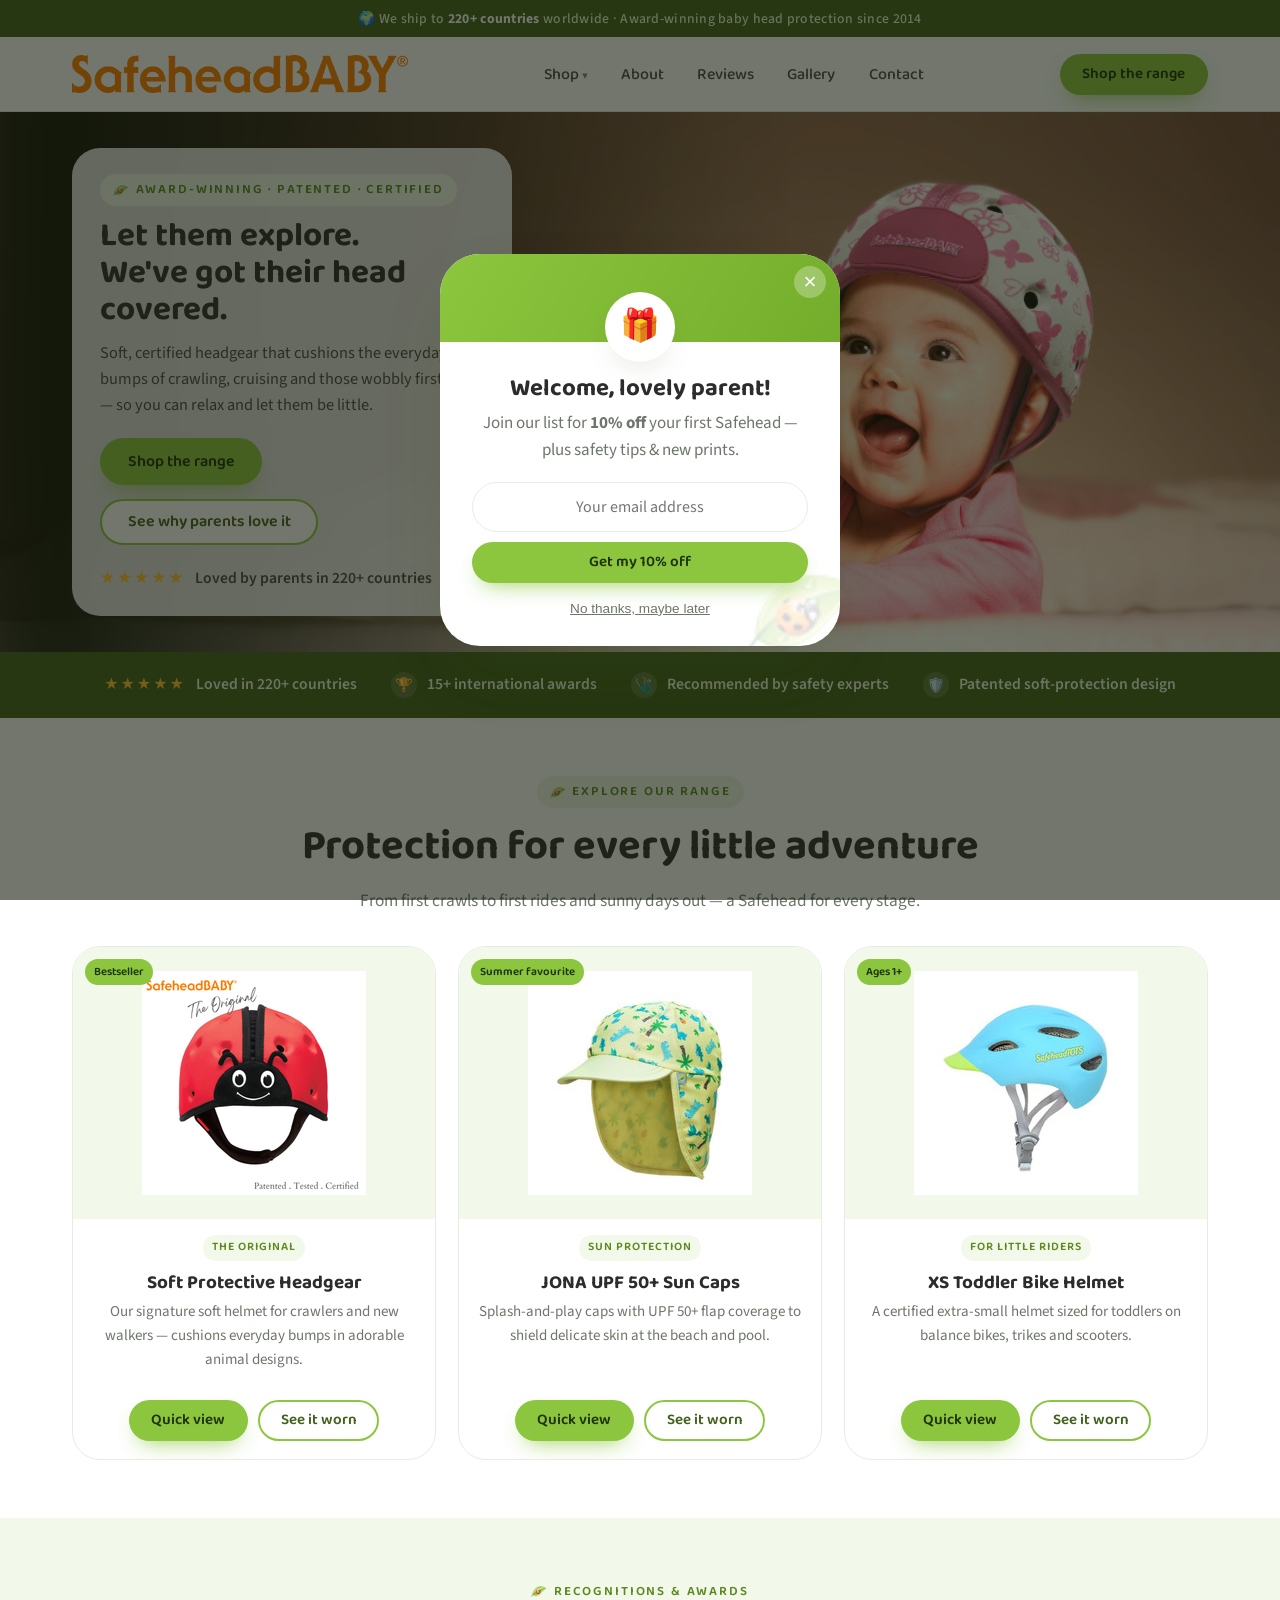
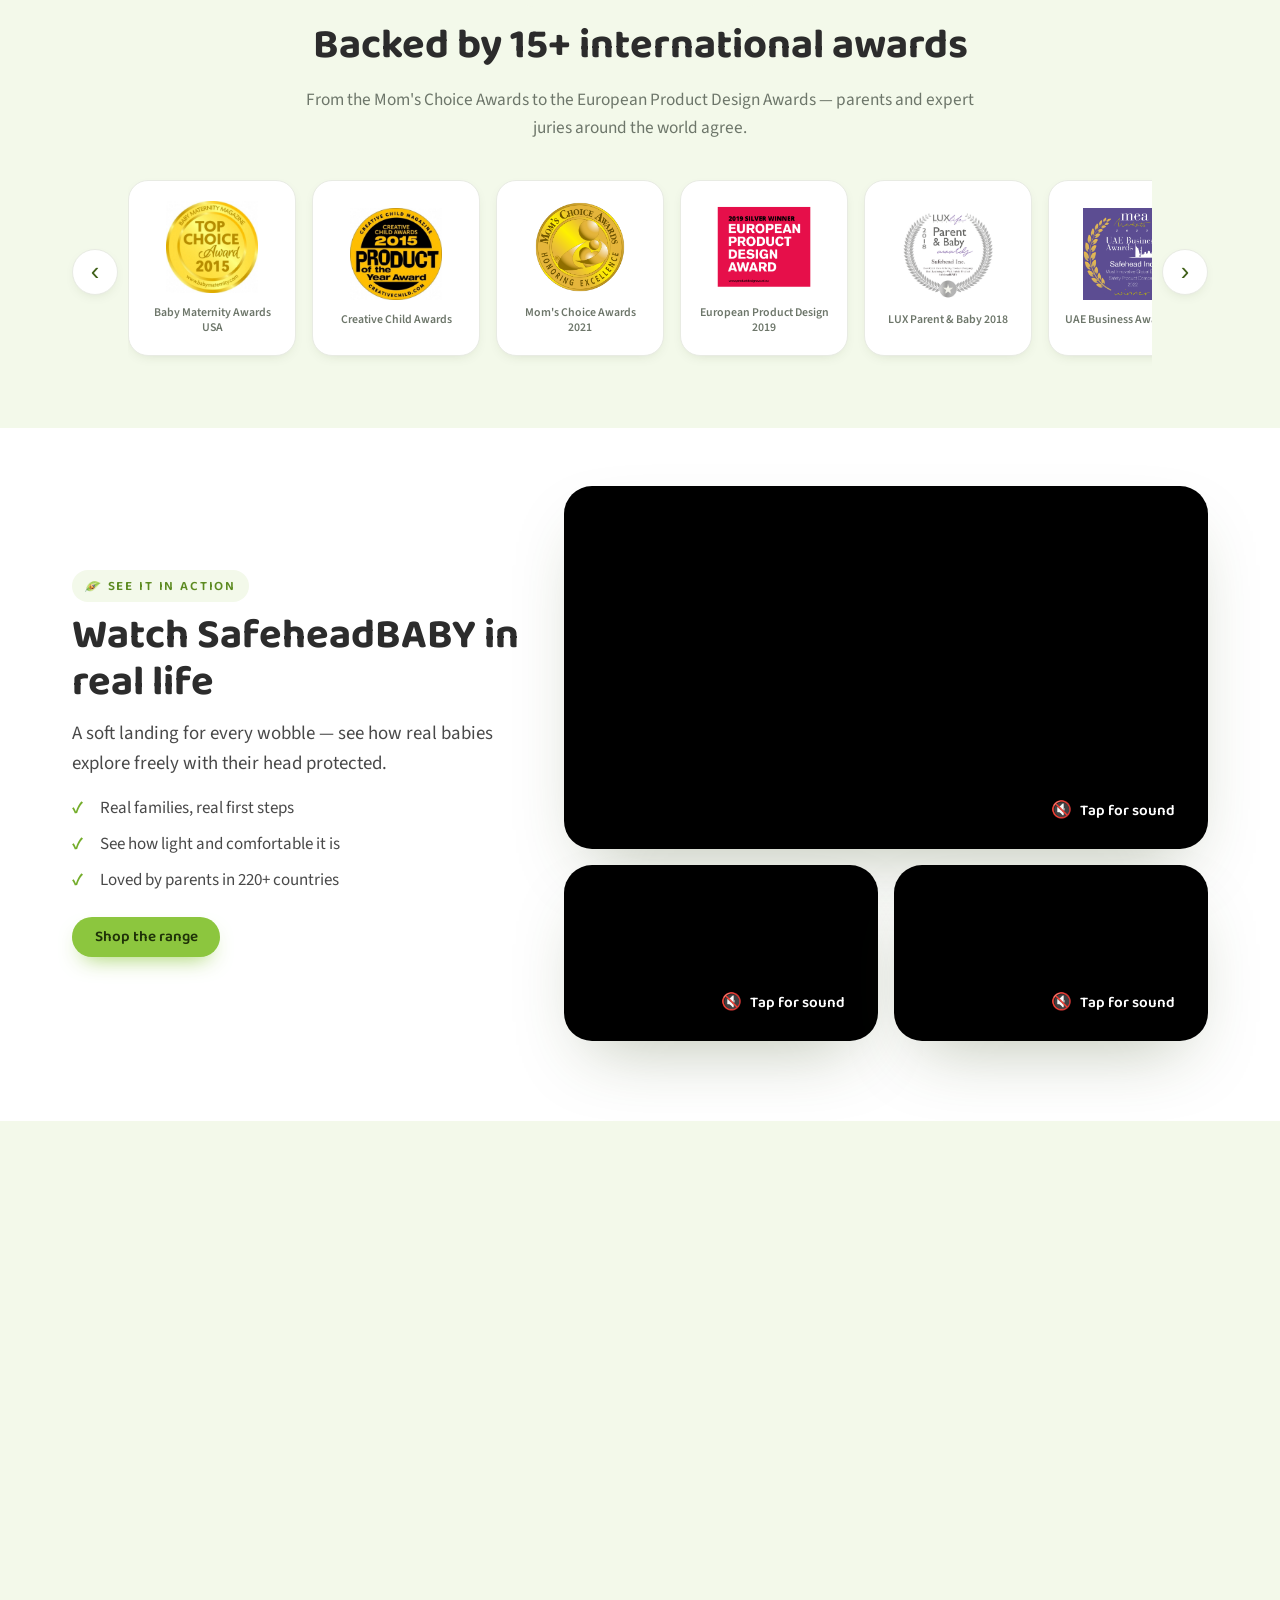
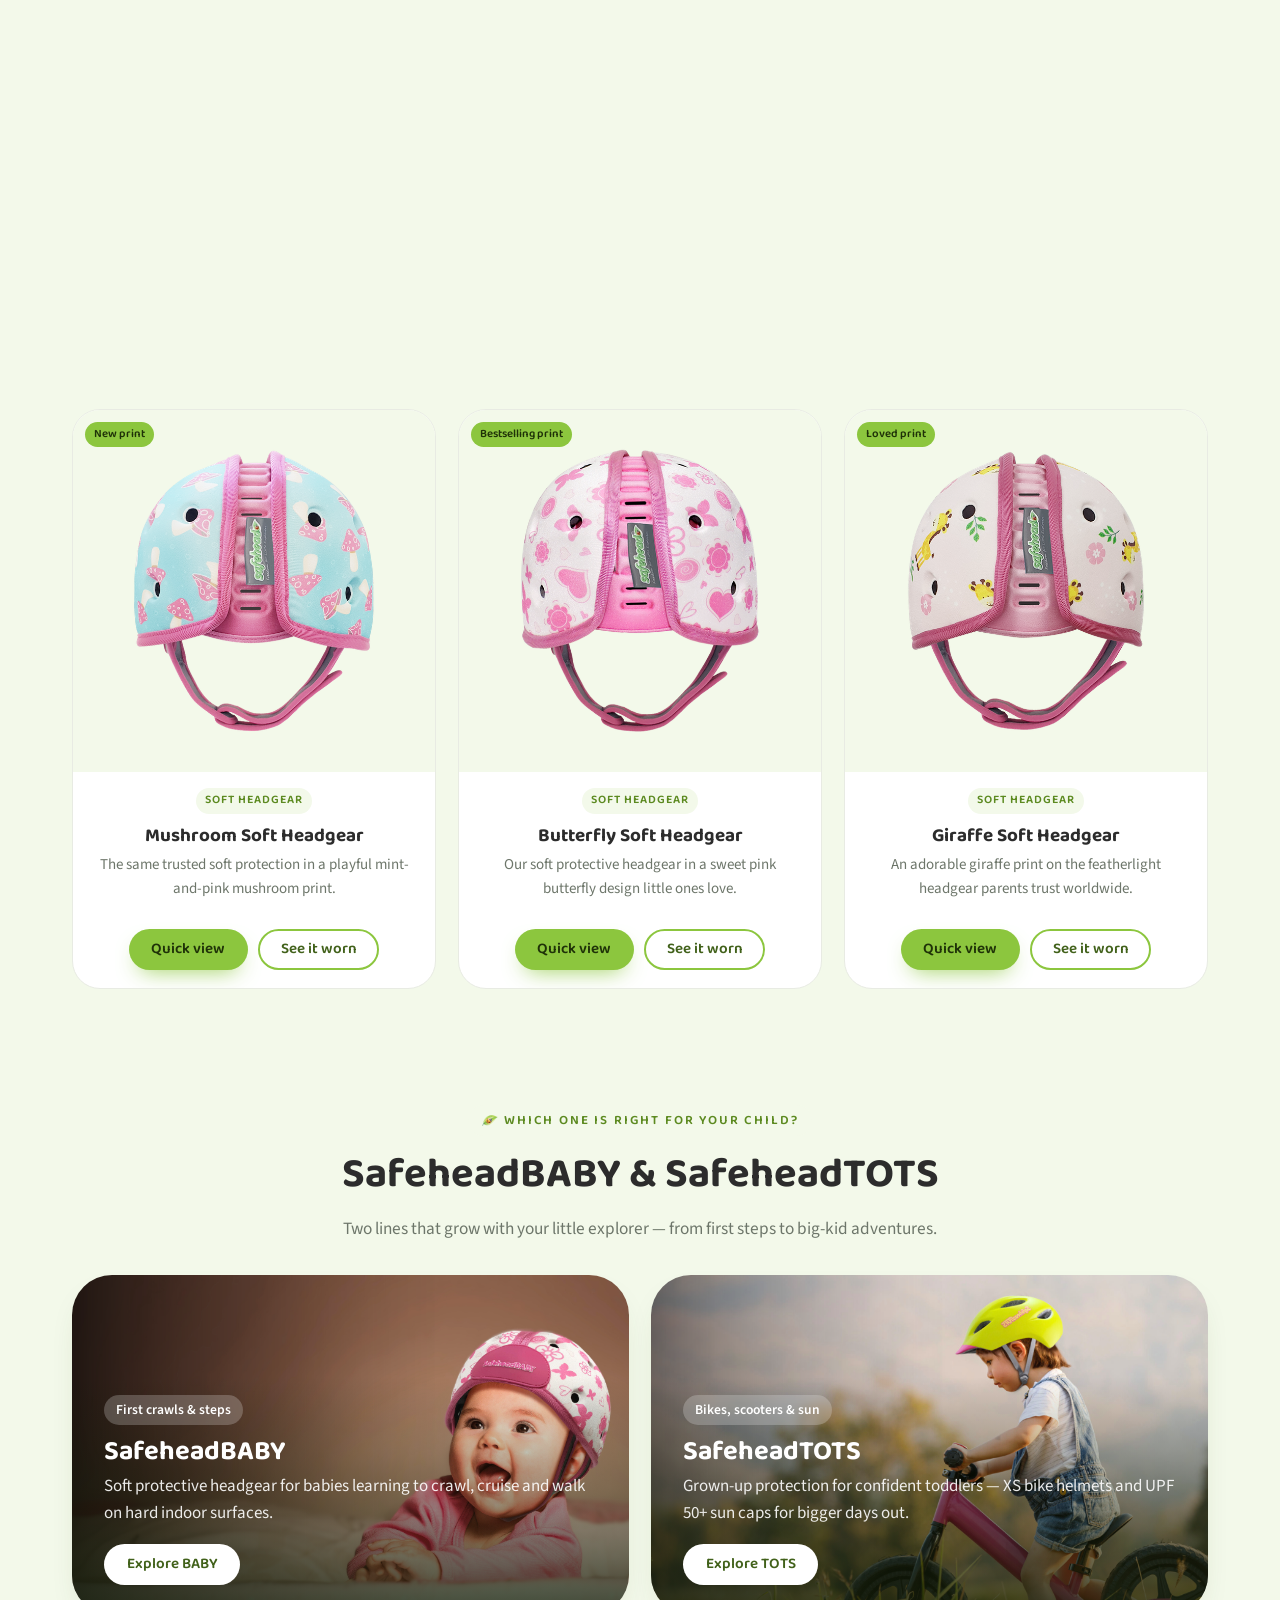
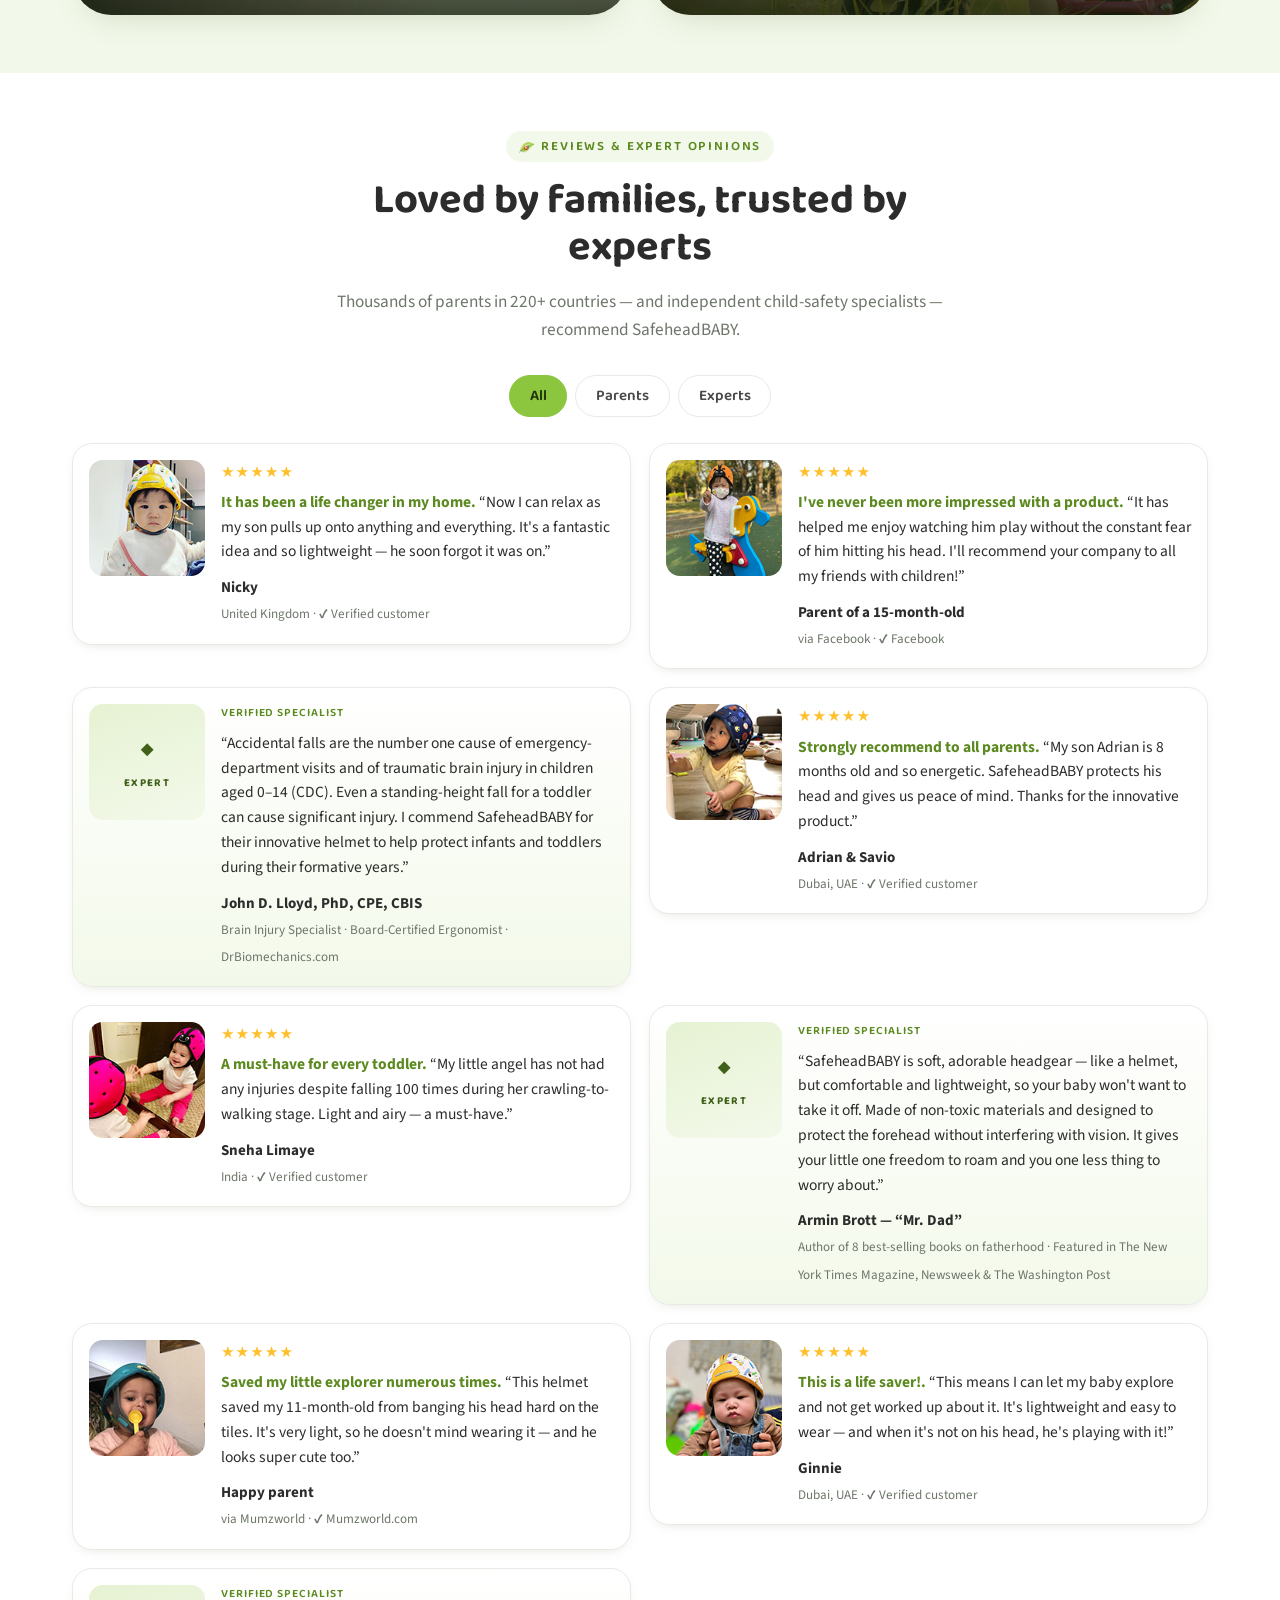
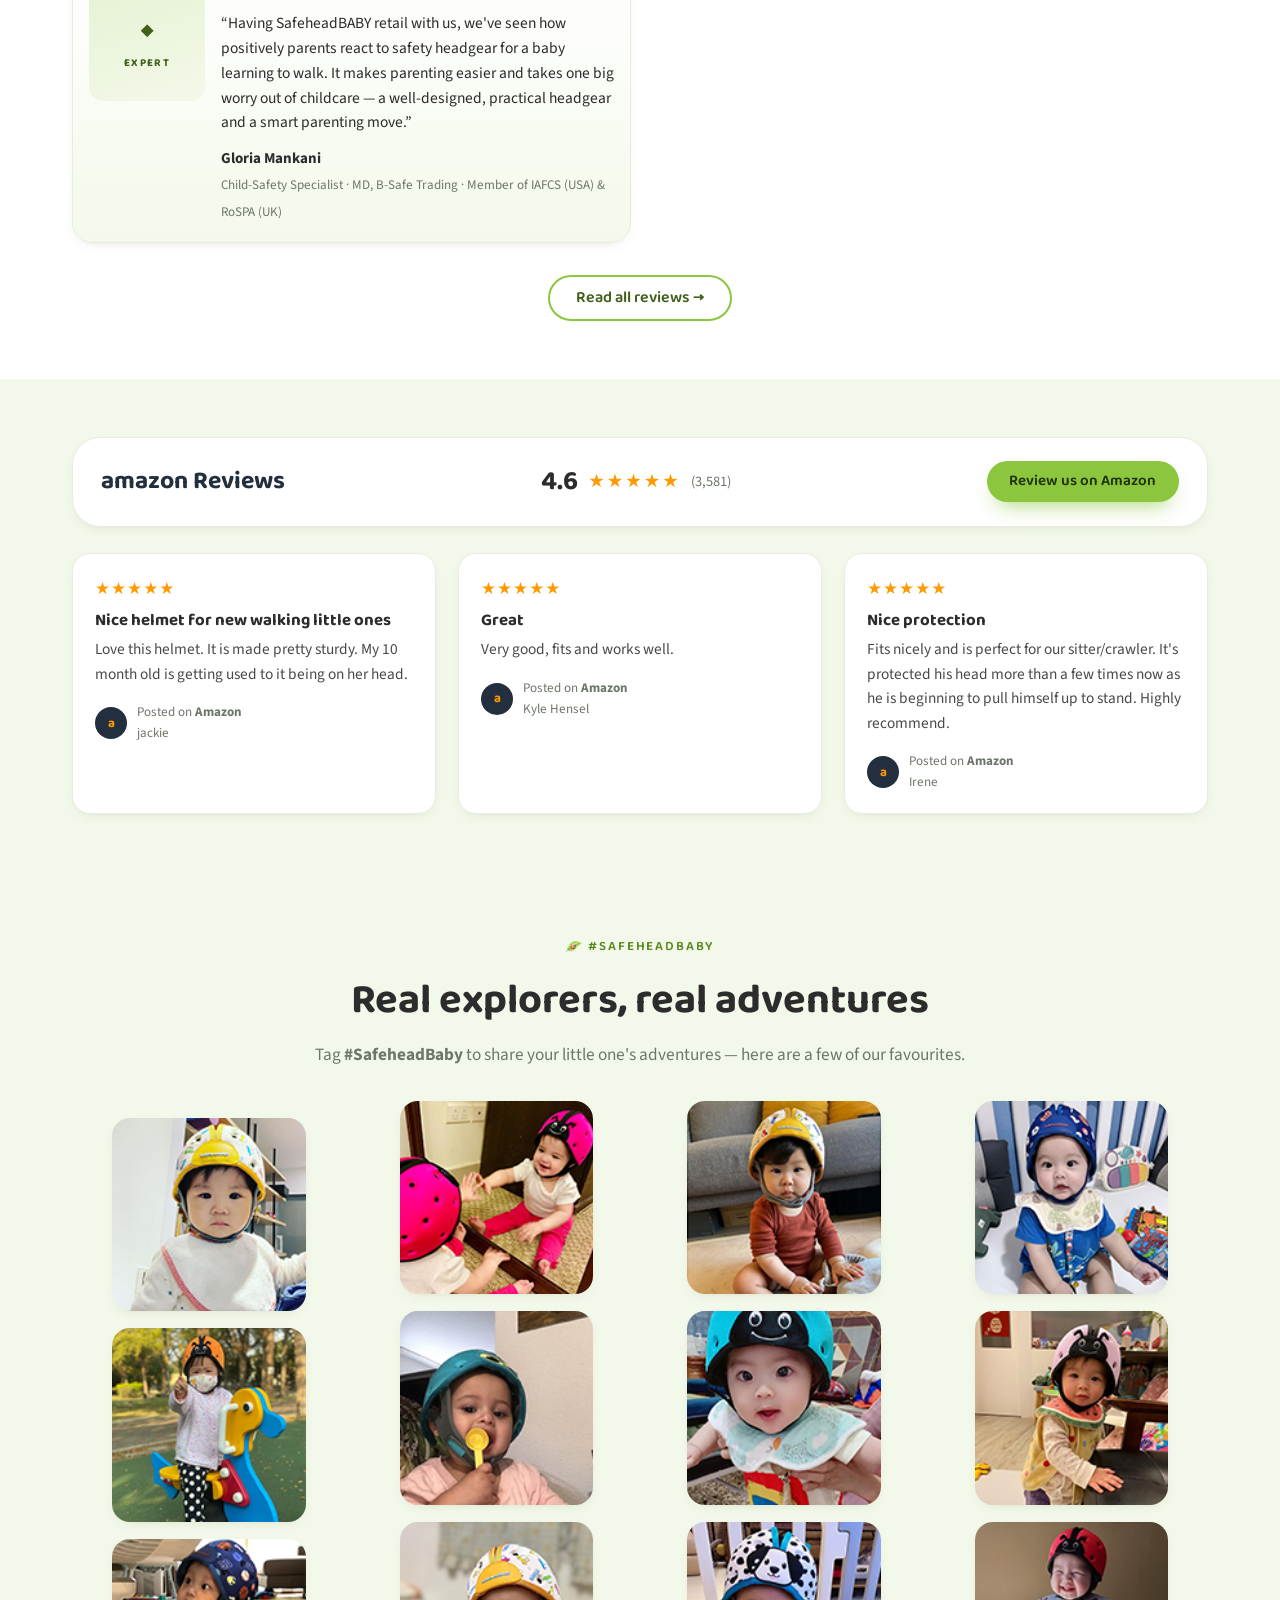
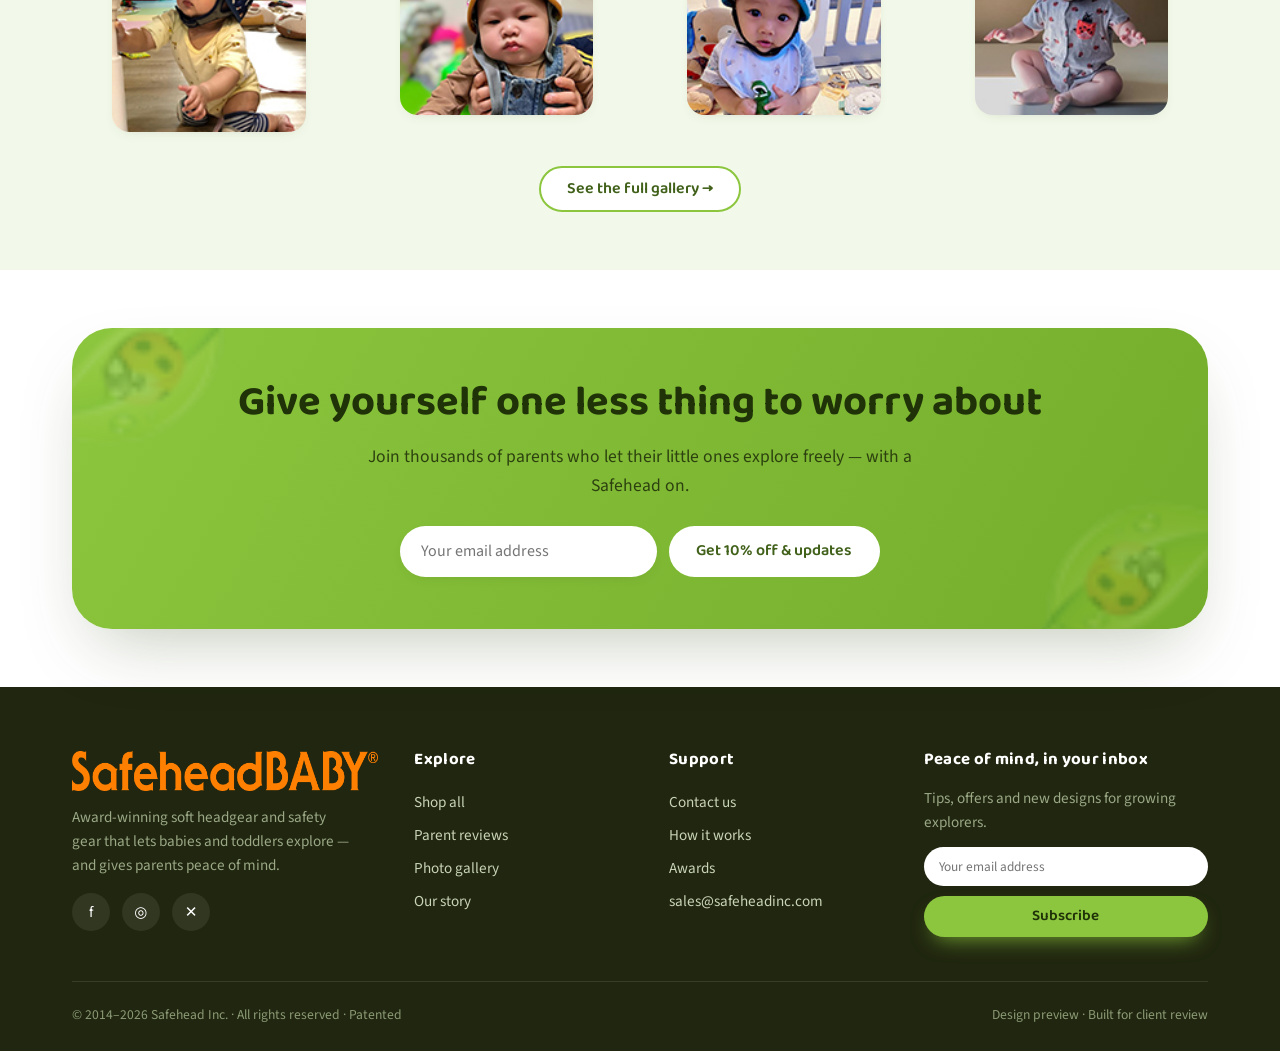
==== index.html @ cc1cae33 "Add SafeheadBABY static redesign (Vercel-ready) Brand-faithful redesign of safehead.com as a static " ====
<!doctype html>
<html lang="en">
<head>
<meta charset="utf-8">
<meta name="viewport" content="width=device-width, initial-scale=1">
<title>Baby Headgear | Soft Helmets for Babies | SafeheadBABY</title>
<meta name="description" content="Award-winning soft baby headgear that cushions the bumps of crawling and first steps — peace of mind for parents, freedom for babies.">
<link rel="icon" href="/assets/img/logo.png">
<link rel="preconnect" href="https://fonts.googleapis.com">
<link rel="preconnect" href="https://fonts.gstatic.com" crossorigin>
<link href="https://fonts.googleapis.com/css2?family=Baloo+2:wght@500;600;700;800&family=Source+Sans+3:ital,wght@0,400;0,600;0,700;1,400&display=swap" rel="stylesheet">
<link rel="stylesheet" href="/assets/css/styles.css?v=16">
</head>
<body>
<div class="announce">🌍 We ship to <strong>220+ countries</strong> worldwide<span class="announce-extra"> · Award-winning baby head protection since 2014</span></div>
<header class="site-header">
  <div class="container nav">
    <a class="brand" href="/index.html"><img src="/assets/img/logo.png" alt="SafeheadBABY"></a>
    <ul class="nav-links">
        <li class="has-mega"><a href="/collection.html">Shop <span class="caret">▾</span></a>
          <div class="mega"><div class="mega-inner">
            <div class="mega-cards"><a class="mega-card" href="/product.html"><span class="mm-img"><img src="/assets/img/product-headgear.png" alt="Soft Protective Headgear"></span><b>Soft Protective Headgear</b><span class="mm-tag">The Original</span></a><a class="mega-card" href="/product.html"><span class="mm-img"><img src="/assets/img/product-suncap.jpg" alt="JONA UPF 50+ Sun Caps"></span><b>JONA UPF 50+ Sun Caps</b><span class="mm-tag">Sun protection</span></a><a class="mega-card" href="/product.html"><span class="mm-img"><img src="/assets/img/product-bikehelmet.jpg" alt="XS Toddler Bike Helmet"></span><b>XS Toddler Bike Helmet</b><span class="mm-tag">For little riders</span></a></div>
            <a class="mega-feature" href="/collection.html">Explore the full range <span class="arrow">→</span></a>
          </div></div>
        </li>
        <li><a href="/about.html">About</a></li>
        <li><a href="/reviews.html">Reviews</a></li>
        <li><a href="/gallery.html">Gallery</a></li>
        <li><a href="/contact.html">Contact</a></li>
    </ul>
    <div class="nav-cta">
      <a class="btn btn-primary" href="/collection.html">Shop the range</a>
      <button class="hamburger" aria-label="Menu"><span></span><span></span><span></span></button>
    </div>
  </div>
</header>

<section class="hero">
  <div class="hero-slides">
    <div class="hero-slide active"><img src="/assets/img/hero-1.png" alt="Smiling baby wearing a SafeheadBABY soft helmet"></div>
    <div class="hero-slide"><img src="/assets/img/hero-2.png" alt="Toddler on a balance bike wearing an XS Safehead helmet"></div>
  </div>
  <div class="hero-inner">
    <div class="container">
      <div class="hero-card reveal in">
        <span class="eyebrow">Award-winning · Patented · Certified</span>
        <h1>Let them explore.<br>We've got their head covered.</h1>
        <p class="lead">Soft, certified headgear that cushions the everyday bumps of crawling, cruising and those wobbly first steps — so you can relax and let them be little.</p>
        <div class="hero-actions">
          <a class="btn btn-primary btn-lg" href="#products">Shop the range</a>
          <a class="btn btn-ghost btn-lg" href="#reviews">See why parents love it</a>
        </div>
        <div class="hero-rating"><div class="stars">★★★★★</div> <span>Loved by parents in 220+ countries</span></div>
      </div>
    </div>
  </div>
  <div class="hero-dots"></div>
</section>

<section class="trust">
  <div class="container">
    <div class="trust-item"><span class="stars">★★★★★</span> Loved in 220+ countries</div>
    <div class="trust-item"><span class="ic">🏆</span> 15+ international awards</div>
    <div class="trust-item"><span class="ic">🩺</span> Recommended by safety experts</div>
    <div class="trust-item"><span class="ic">🛡️</span> Patented soft-protection design</div>
  </div>
</section>

<section class="pad" id="products">
  <div class="container">
    <div class="section-head reveal">
      <span class="eyebrow">Explore our range</span>
      <h2>Protection for every little adventure</h2>
      <p>From first crawls to first rides and sunny days out — a Safehead for every stage.</p>
    </div>
    <div class="prod-grid"><div class="prod reveal" data-prod="headgear">
  <div class="prod-media"><span class="prod-badge">Bestseller</span><img src="/assets/img/product-headgear.png" alt="Soft Protective Headgear"></div>
  <div class="prod-body"><span class="tag">The Original</span><h3>Soft Protective Headgear</h3>
    <p>Our signature soft helmet for crawlers and new walkers — cushions everyday bumps in adorable animal designs.</p>
    <div class="prod-actions">
      <button class="btn btn-primary qv" data-prod="headgear" type="button">Quick view</button>
      <a class="btn btn-ghost" href="/gallery.html">See it worn</a>
    </div>
  </div>
</div><div class="prod reveal" data-prod="suncap">
  <div class="prod-media"><span class="prod-badge">Summer favourite</span><img src="/assets/img/product-suncap.jpg" alt="JONA UPF 50+ Sun Caps"></div>
  <div class="prod-body"><span class="tag">Sun protection</span><h3>JONA UPF 50+ Sun Caps</h3>
    <p>Splash-and-play caps with UPF 50+ flap coverage to shield delicate skin at the beach and pool.</p>
    <div class="prod-actions">
      <button class="btn btn-primary qv" data-prod="suncap" type="button">Quick view</button>
      <a class="btn btn-ghost" href="/gallery.html">See it worn</a>
    </div>
  </div>
</div><div class="prod reveal" data-prod="bike">
  <div class="prod-media"><span class="prod-badge">Ages 1+</span><img src="/assets/img/product-bikehelmet.jpg" alt="XS Toddler Bike Helmet"></div>
  <div class="prod-body"><span class="tag">For little riders</span><h3>XS Toddler Bike Helmet</h3>
    <p>A certified extra-small helmet sized for toddlers on balance bikes, trikes and scooters.</p>
    <div class="prod-actions">
      <button class="btn btn-primary qv" data-prod="bike" type="button">Quick view</button>
      <a class="btn btn-ghost" href="/gallery.html">See it worn</a>
    </div>
  </div>
</div></div>
  </div>
</section>

<section class="pad tint" id="awards">
  <div class="container">
    <div class="section-head reveal">
      <span class="eyebrow">Recognitions &amp; awards</span>
      <h2>Backed by 15+ international awards</h2>
      <p>From the Mom's Choice Awards to the European Product Design Awards — parents and expert juries around the world agree.</p>
    </div>
    <div class="reveal"><div class="awards-slider">
  <button class="aw-arrow prev" aria-label="Previous awards" type="button">‹</button>
  <div class="awards-track"><div class="aw"><img src="/assets/img/award-baby-maternity.jpg" alt="Baby Maternity Awards USA" loading="lazy"><span>Baby Maternity Awards USA</span></div>
<div class="aw"><img src="/assets/img/award-creative-child.jpg" alt="Creative Child Awards" loading="lazy"><span>Creative Child Awards</span></div>
<div class="aw"><img src="/assets/img/award-moms-choice.png" alt="Mom's Choice Awards 2021" loading="lazy"><span>Mom's Choice Awards 2021</span></div>
<div class="aw"><img src="/assets/img/award-epda.png" alt="European Product Design 2019" loading="lazy"><span>European Product Design 2019</span></div>
<div class="aw"><img src="/assets/img/award-lux.png" alt="LUX Parent & Baby 2018" loading="lazy"><span>LUX Parent & Baby 2018</span></div>
<div class="aw"><img src="/assets/img/award-uae.png" alt="UAE Business Awards 2022" loading="lazy"><span>UAE Business Awards 2022</span></div>
<div class="aw"><img src="/assets/img/award-nab-1.png" alt="North American Business 2020" loading="lazy"><span>North American Business 2020</span></div>
<div class="aw"><img src="/assets/img/award-mr-dad.jpg" alt="Mr Dad Seal of Approval" loading="lazy"><span>Mr Dad Seal of Approval</span></div>
<div class="aw"><img src="/assets/img/award-right-start.jpg" alt="Right Start Baby Essentials" loading="lazy"><span>Right Start Baby Essentials</span></div>
<div class="aw"><img src="/assets/img/award-loved-by-parents.jpg" alt="Loved By Parents" loading="lazy"><span>Loved By Parents</span></div>
<div class="aw"><img src="/assets/img/award-bizziebaby.jpg" alt="Bizziebaby Silver Award" loading="lazy"><span>Bizziebaby Silver Award</span></div>
<div class="aw"><img src="/assets/img/award-practical-preschool.jpg" alt="Practical Preschool Awards" loading="lazy"><span>Practical Preschool Awards</span></div>
<div class="aw"><img src="/assets/img/award-mumii-consumer.jpg" alt="Mumii Consumer Choice" loading="lazy"><span>Mumii Consumer Choice</span></div>
<div class="aw"><img src="/assets/img/award-mumii-uk.jpg" alt="Mumii Awards UK" loading="lazy"><span>Mumii Awards UK</span></div></div>
  <button class="aw-arrow next" aria-label="More awards" type="button">›</button>
</div></div>
  </div>
</section>

<section class="pad" id="video">
  <div class="container">
    <div class="video-split reveal">
      <div class="video-copy">
        <span class="eyebrow">See it in action</span>
        <h2>Watch SafeheadBABY in real life</h2>
        <p class="lead">A soft landing for every wobble — see how real babies explore freely with their head protected.</p>
        <ul class="video-points">
          <li>Real families, real first steps</li>
          <li>See how light and comfortable it is</li>
          <li>Loved by parents in 220+ countries</li>
        </ul>
        <a class="btn btn-primary" href="#products">Shop the range</a>
      </div>
      <div class="video-col">
        <div class="video-frame video-main">
      <iframe class="yt-embed" src="https://www.youtube.com/embed/7qHFoG4Jv6U?autoplay=1&mute=1&controls=0&loop=1&playlist=7qHFoG4Jv6U&modestbranding=1&playsinline=1&rel=0&enablejsapi=1&iv_load_policy=3&fs=0&disablekb=1&showinfo=0"
        title="SafeheadBABY video" frameborder="0" allow="autoplay; encrypted-media; picture-in-picture"></iframe>
      <div class="video-guard"></div>
      <button class="video-sound" type="button"><span class="ic">🔇</span><span class="lbl">Tap for sound</span></button>
    </div>
        <div class="video-grid"><div class="video-frame ">
      <iframe class="yt-embed" src="https://www.youtube.com/embed/MY3q44Q8okw?autoplay=1&mute=1&controls=0&loop=1&playlist=MY3q44Q8okw&modestbranding=1&playsinline=1&rel=0&enablejsapi=1&iv_load_policy=3&fs=0&disablekb=1&showinfo=0"
        title="SafeheadBABY video" frameborder="0" allow="autoplay; encrypted-media; picture-in-picture"></iframe>
      <div class="video-guard"></div>
      <button class="video-sound" type="button"><span class="ic">🔇</span><span class="lbl">Tap for sound</span></button>
    </div><div class="video-frame ">
      <iframe class="yt-embed" src="https://www.youtube.com/embed/Tibo4OGSDJU?autoplay=1&mute=1&controls=0&loop=1&playlist=Tibo4OGSDJU&modestbranding=1&playsinline=1&rel=0&enablejsapi=1&iv_load_policy=3&fs=0&disablekb=1&showinfo=0"
        title="SafeheadBABY video" frameborder="0" allow="autoplay; encrypted-media; picture-in-picture"></iframe>
      <div class="video-guard"></div>
      <button class="video-sound" type="button"><span class="ic">🔇</span><span class="lbl">Tap for sound</span></button>
    </div></div>
      </div>
    </div>
  </div>
</section>

<section class="pad tint" id="how">
  <div class="container">
    <div class="how-grid">
      <div class="how-media reveal">
        <img src="/assets/img/life-tots.jpg" alt="A happy toddler wearing Safehead protection">
        <div class="badge"><b>15+</b> awards won worldwide</div>
      </div>
      <div class="reveal">
        <span class="eyebrow">Why soft is safer</span>
        <h2>A soft helmet beats a hard one for everyday bumps</h2>
        <p class="lead">Falls are the number-one cause of emergency-room visits for infants and toddlers <em>(CDC)</em>. For the low-speed tumbles of learning to walk, soft protection works with your child, not against them.</p>
        <ul class="steps">
          <li class="step"><div class="num">1</div><div><h4>Absorbs the bump</h4><p>Flexible, shock-absorbing foam disperses impact from everyday tumbles far better than a rigid shell.</p></div></li>
          <li class="step"><div class="num">2</div><div><h4>Comfortable enough to keep on</h4><p>Lightweight and breathable — so your baby actually leaves it on instead of pulling it off.</p></div></li>
          <li class="step"><div class="num">3</div><div><h4>Freedom to explore</h4><p>Protects without limiting movement or vision during crawling, cruising and first steps.</p></div></li>
        </ul>
      </div>
    </div>
  </div>
</section>

<section class="pad tint" id="designs">
  <div class="container">
    <div class="section-head reveal">
      <span class="eyebrow">Popular prints</span>
      <h2>Shop our best-loved designs</h2>
      <p>Same trusted soft protection — in prints your little one will want to keep on.</p>
    </div>
    <div class="prod-grid"><div class="prod reveal" data-prod="mushroom">
  <div class="prod-media"><span class="prod-badge">New print</span><img src="/assets/img/product-mushroom.png" alt="Mushroom Soft Headgear"></div>
  <div class="prod-body"><span class="tag">Soft headgear</span><h3>Mushroom Soft Headgear</h3>
    <p>The same trusted soft protection in a playful mint-and-pink mushroom print.</p>
    <div class="prod-actions">
      <button class="btn btn-primary qv" data-prod="mushroom" type="button">Quick view</button>
      <a class="btn btn-ghost" href="/gallery.html">See it worn</a>
    </div>
  </div>
</div><div class="prod reveal" data-prod="butterfly">
  <div class="prod-media"><span class="prod-badge">Bestselling print</span><img src="/assets/img/product-butterfly.png" alt="Butterfly Soft Headgear"></div>
  <div class="prod-body"><span class="tag">Soft headgear</span><h3>Butterfly Soft Headgear</h3>
    <p>Our soft protective headgear in a sweet pink butterfly design little ones love.</p>
    <div class="prod-actions">
      <button class="btn btn-primary qv" data-prod="butterfly" type="button">Quick view</button>
      <a class="btn btn-ghost" href="/gallery.html">See it worn</a>
    </div>
  </div>
</div><div class="prod reveal" data-prod="giraffe">
  <div class="prod-media"><span class="prod-badge">Loved print</span><img src="/assets/img/product-headgear-blue.png" alt="Giraffe Soft Headgear"></div>
  <div class="prod-body"><span class="tag">Soft headgear</span><h3>Giraffe Soft Headgear</h3>
    <p>An adorable giraffe print on the featherlight headgear parents trust worldwide.</p>
    <div class="prod-actions">
      <button class="btn btn-primary qv" data-prod="giraffe" type="button">Quick view</button>
      <a class="btn btn-ghost" href="/gallery.html">See it worn</a>
    </div>
  </div>
</div></div>
  </div>
</section>

<section class="pad tint">
  <div class="container">
    <div class="section-head reveal">
      <span class="eyebrow">Which one is right for your child?</span>
      <h2>SafeheadBABY &amp; SafeheadTOTS</h2>
      <p>Two lines that grow with your little explorer — from first steps to big-kid adventures.</p>
    </div>
    <div class="split">
      <div class="split-card reveal">
        <img src="/assets/img/hero-1.png" alt="Baby in SafeheadBABY headgear">
        <div class="sc-body"><span class="age">First crawls &amp; steps</span><h3>SafeheadBABY</h3>
          <p>Soft protective headgear for babies learning to crawl, cruise and walk on hard indoor surfaces.</p>
          <a class="btn btn-white" href="/index.html#products">Explore BABY</a></div>
      </div>
      <div class="split-card reveal">
        <img src="/assets/img/hero-2.png" alt="Toddler in SafeheadTOTS gear on a bike">
        <div class="sc-body"><span class="age">Bikes, scooters &amp; sun</span><h3>SafeheadTOTS</h3>
          <p>Grown-up protection for confident toddlers — XS bike helmets and UPF 50+ sun caps for bigger days out.</p>
          <a class="btn btn-white" href="/index.html#products">Explore TOTS</a></div>
      </div>
    </div>
  </div>
</section>

<section class="pad" id="reviews">
  <div class="container">
    <div class="section-head reveal">
      <span class="eyebrow">Reviews &amp; expert opinions</span>
      <h2>Loved by families, trusted by experts</h2>
      <p>Thousands of parents in 220+ countries — and independent child-safety specialists — recommend SafeheadBABY.</p>
    </div>
    <div class="rv-tabs reveal">
      <button class="rv-tab active" data-filter="all" type="button">All</button>
      <button class="rv-tab" data-filter="parents" type="button">Parents</button>
      <button class="rv-tab" data-filter="experts" type="button">Experts</button>
    </div>
    <div class="rv-grid"><article class="rv-card reveal" data-cat="parents">
  <div class="rv-pic"><img src="/assets/img/gallery/gal-01.jpg" alt="A SafeheadBaby little one" loading="lazy"></div>
  <div class="rv-body">
    <div class="stars">★★★★★</div>
    <p class="rv-quote"><b>It has been a life changer in my home.</b> “Now I can relax as my son pulls up onto anything and everything. It's a fantastic idea and so lightweight — he soon forgot it was on.”</p>
    <div class="rv-who"><b>Nicky</b><span>United Kingdom · ✔ Verified customer</span></div>
  </div>
</article><article class="rv-card reveal" data-cat="parents">
  <div class="rv-pic"><img src="/assets/img/gallery/gal-02.jpg" alt="A SafeheadBaby little one" loading="lazy"></div>
  <div class="rv-body">
    <div class="stars">★★★★★</div>
    <p class="rv-quote"><b>I've never been more impressed with a product.</b> “It has helped me enjoy watching him play without the constant fear of him hitting his head. I'll recommend your company to all my friends with children!”</p>
    <div class="rv-who"><b>Parent of a 15-month-old</b><span>via Facebook · ✔ Facebook</span></div>
  </div>
</article><article class="rv-card rv-expert reveal" data-cat="experts">
  <div class="rv-pic rv-expbadge"><span class="rv-exi">◆</span><span>EXPERT</span></div>
  <div class="rv-body">
    <div class="rv-extag">Verified specialist</div>
    <p class="rv-quote">“Accidental falls are the number one cause of emergency-department visits and of traumatic brain injury in children aged 0–14 (CDC). Even a standing-height fall for a toddler can cause significant injury. I commend SafeheadBABY for their innovative helmet to help protect infants and toddlers during their formative years.”</p>
    <div class="rv-who"><b>John D. Lloyd, PhD, CPE, CBIS</b><span>Brain Injury Specialist · Board-Certified Ergonomist · DrBiomechanics.com</span></div>
  </div>
</article><article class="rv-card reveal" data-cat="parents">
  <div class="rv-pic"><img src="/assets/img/gallery/gal-03.jpg" alt="A SafeheadBaby little one" loading="lazy"></div>
  <div class="rv-body">
    <div class="stars">★★★★★</div>
    <p class="rv-quote"><b>Strongly recommend to all parents.</b> “My son Adrian is 8 months old and so energetic. SafeheadBABY protects his head and gives us peace of mind. Thanks for the innovative product.”</p>
    <div class="rv-who"><b>Adrian & Savio</b><span>Dubai, UAE · ✔ Verified customer</span></div>
  </div>
</article><article class="rv-card reveal" data-cat="parents">
  <div class="rv-pic"><img src="/assets/img/gallery/gal-04.jpg" alt="A SafeheadBaby little one" loading="lazy"></div>
  <div class="rv-body">
    <div class="stars">★★★★★</div>
    <p class="rv-quote"><b>A must-have for every toddler.</b> “My little angel has not had any injuries despite falling 100 times during her crawling-to-walking stage. Light and airy — a must-have.”</p>
    <div class="rv-who"><b>Sneha Limaye</b><span>India · ✔ Verified customer</span></div>
  </div>
</article><article class="rv-card rv-expert reveal" data-cat="experts">
  <div class="rv-pic rv-expbadge"><span class="rv-exi">◆</span><span>EXPERT</span></div>
  <div class="rv-body">
    <div class="rv-extag">Verified specialist</div>
    <p class="rv-quote">“SafeheadBABY is soft, adorable headgear — like a helmet, but comfortable and lightweight, so your baby won't want to take it off. Made of non-toxic materials and designed to protect the forehead without interfering with vision. It gives your little one freedom to roam and you one less thing to worry about.”</p>
    <div class="rv-who"><b>Armin Brott — “Mr. Dad”</b><span>Author of 8 best-selling books on fatherhood · Featured in The New York Times Magazine, Newsweek & The Washington Post</span></div>
  </div>
</article><article class="rv-card reveal" data-cat="parents">
  <div class="rv-pic"><img src="/assets/img/gallery/gal-05.jpg" alt="A SafeheadBaby little one" loading="lazy"></div>
  <div class="rv-body">
    <div class="stars">★★★★★</div>
    <p class="rv-quote"><b>Saved my little explorer numerous times.</b> “This helmet saved my 11-month-old from banging his head hard on the tiles. It's very light, so he doesn't mind wearing it — and he looks super cute too.”</p>
    <div class="rv-who"><b>Happy parent</b><span>via Mumzworld · ✔ Mumzworld.com</span></div>
  </div>
</article><article class="rv-card reveal" data-cat="parents">
  <div class="rv-pic"><img src="/assets/img/gallery/gal-06.jpg" alt="A SafeheadBaby little one" loading="lazy"></div>
  <div class="rv-body">
    <div class="stars">★★★★★</div>
    <p class="rv-quote"><b>This is a life saver!.</b> “This means I can let my baby explore and not get worked up about it. It's lightweight and easy to wear — and when it's not on his head, he's playing with it!”</p>
    <div class="rv-who"><b>Ginnie</b><span>Dubai, UAE · ✔ Verified customer</span></div>
  </div>
</article><article class="rv-card rv-expert reveal" data-cat="experts">
  <div class="rv-pic rv-expbadge"><span class="rv-exi">◆</span><span>EXPERT</span></div>
  <div class="rv-body">
    <div class="rv-extag">Verified specialist</div>
    <p class="rv-quote">“Having SafeheadBABY retail with us, we've seen how positively parents react to safety headgear for a baby learning to walk. It makes parenting easier and takes one big worry out of childcare — a well-designed, practical headgear and a smart parenting move.”</p>
    <div class="rv-who"><b>Gloria Mankani</b><span>Child-Safety Specialist · MD, B-Safe Trading · Member of IAFCS (USA) & RoSPA (UK)</span></div>
  </div>
</article></div>
    <div class="center reveal" style="margin-top:32px"><a class="btn btn-ghost btn-lg" href="/reviews.html">Read all reviews →</a></div>
  </div>
</section>

<section class="pad tint" id="amazon-reviews">
  <div class="container">
    <div class="amazon-card reveal">
      <div class="amazon-brand"><span class="amz">amazon</span> Reviews</div>
      <div class="amazon-rate"><b>4.6</b><span class="stars amz-stars">★★★★★</span><span class="cnt">(3,581)</span></div>
      <a class="btn btn-primary" href="https://www.amazon.com/s?k=safeheadbaby" target="_blank" rel="noopener">Review us on Amazon</a>
    </div>
    <div class="amazon-grid"><article class="amz-review reveal">
      <div class="stars">★★★★★</div>
      <h4>Nice helmet for new walking little ones</h4>
      <p>Love this helmet. It is made pretty sturdy. My 10 month old is getting used to it being on her head.</p>
      <div class="by"><span class="a">a</span><div>Posted on <b>Amazon</b><br>jackie</div></div>
    </article><article class="amz-review reveal">
      <div class="stars">★★★★★</div>
      <h4>Great</h4>
      <p>Very good, fits and works well.</p>
      <div class="by"><span class="a">a</span><div>Posted on <b>Amazon</b><br>Kyle Hensel</div></div>
    </article><article class="amz-review reveal">
      <div class="stars">★★★★★</div>
      <h4>Nice protection</h4>
      <p>Fits nicely and is perfect for our sitter/crawler. It's protected his head more than a few times now as he is beginning to pull himself up to stand. Highly recommend.</p>
      <div class="by"><span class="a">a</span><div>Posted on <b>Amazon</b><br>Irene</div></div>
    </article></div>
  </div>
</section>

<section class="pad tint">
  <div class="container">
    <div class="section-head reveal">
      <span class="eyebrow">#SafeheadBaby</span>
      <h2>Real explorers, real adventures</h2>
      <p>Tag <strong>#SafeheadBaby</strong> to share your little one's adventures — here are a few of our favourites.</p>
    </div>
    <div class="ugc-grid">
<figure class="ugc-item reveal"><img src="/assets/img/gallery/gal-01.jpg" alt="A SafeheadBABY explorer" loading="lazy"><figcaption class="tag">#SafeheadBaby</figcaption></figure>
<figure class="ugc-item reveal"><img src="/assets/img/gallery/gal-02.jpg" alt="A SafeheadBABY explorer" loading="lazy"><figcaption class="tag">#SafeheadBaby</figcaption></figure>
<figure class="ugc-item reveal"><img src="/assets/img/gallery/gal-03.jpg" alt="A SafeheadBABY explorer" loading="lazy"><figcaption class="tag">#SafeheadBaby</figcaption></figure>
<figure class="ugc-item reveal"><img src="/assets/img/gallery/gal-04.jpg" alt="A SafeheadBABY explorer" loading="lazy"><figcaption class="tag">#SafeheadBaby</figcaption></figure>
<figure class="ugc-item reveal"><img src="/assets/img/gallery/gal-05.jpg" alt="A SafeheadBABY explorer" loading="lazy"><figcaption class="tag">#SafeheadBaby</figcaption></figure>
<figure class="ugc-item reveal"><img src="/assets/img/gallery/gal-06.jpg" alt="A SafeheadBABY explorer" loading="lazy"><figcaption class="tag">#SafeheadBaby</figcaption></figure>
<figure class="ugc-item reveal"><img src="/assets/img/gallery/gal-07.jpg" alt="A SafeheadBABY explorer" loading="lazy"><figcaption class="tag">#SafeheadBaby</figcaption></figure>
<figure class="ugc-item reveal"><img src="/assets/img/gallery/gal-08.jpg" alt="A SafeheadBABY explorer" loading="lazy"><figcaption class="tag">#SafeheadBaby</figcaption></figure>
<figure class="ugc-item reveal"><img src="/assets/img/gallery/gal-09.jpg" alt="A SafeheadBABY explorer" loading="lazy"><figcaption class="tag">#SafeheadBaby</figcaption></figure>
<figure class="ugc-item reveal"><img src="/assets/img/gallery/gal-10.jpg" alt="A SafeheadBABY explorer" loading="lazy"><figcaption class="tag">#SafeheadBaby</figcaption></figure>
<figure class="ugc-item reveal"><img src="/assets/img/gallery/gal-11.jpg" alt="A SafeheadBABY explorer" loading="lazy"><figcaption class="tag">#SafeheadBaby</figcaption></figure>
<figure class="ugc-item reveal"><img src="/assets/img/gallery/gal-12.jpg" alt="A SafeheadBABY explorer" loading="lazy"><figcaption class="tag">#SafeheadBaby</figcaption></figure>
</div>
    <div class="center reveal" style="margin-top:30px"><a class="btn btn-ghost btn-lg" href="/gallery.html">See the full gallery →</a></div>
  </div>
  <div class="lightbox"><span class="close">×</span><span class="nav-arrow prev">‹</span><img src="" alt="Gallery photo"><span class="nav-arrow next">›</span></div>
</section>

<section class="pad">
  <div class="container">
    <div class="cta-band reveal">
      <img class="leaf-bg" src="/assets/img/leaf.png" alt="">
      <img class="leaf-bg l2" src="/assets/img/leaf.png" alt="">
      <h2>Give yourself one less thing to worry about</h2>
      <p>Join thousands of parents who let their little ones explore freely — with a Safehead on.</p>
      <form class="cta-form" data-demo>
        <input type="email" placeholder="Your email address" required>
        <button class="btn btn-white btn-lg" type="submit">Get 10% off &amp; updates</button>
      </form>
      <p class="form-note" style="display:none;margin-top:10px">Thanks for signing up! (Demo form — not connected.)</p>
    </div>
  </div>
</section>

<div class="qv-modal" id="qvModal" aria-hidden="true">
  <div class="qv-inner">
    <button class="qv-close" type="button" aria-label="Close">×</button>
    <div class="qv-media"><img src="" alt=""></div>
    <div class="qv-info">
      <span class="tag qv-tag"></span>
      <h3 class="qv-name"></h3>
      <p class="qv-desc"></p>
      <ul class="qv-points"></ul>
      <div class="qv-cta"><a class="btn btn-primary" href="/gallery.html">See it worn</a><a class="btn btn-ghost" href="/reviews.html">Read reviews</a></div>
    </div>
  </div>
</div>
<script id="prodData" type="application/json">{"headgear": {"id": "headgear", "name": "Soft Protective Headgear", "tag": "The Original", "img": "product-headgear.png", "badge": "Bestseller", "desc": "Our signature soft helmet for crawlers and new walkers \u2014 cushions everyday bumps in adorable animal designs.", "points": ["Soft, shock-absorbing shell", "Ultra-light &amp; breathable", "Protects without blocking vision", "Patented \u00b7 Tested \u00b7 Certified"]}, "suncap": {"id": "suncap", "name": "JONA UPF 50+ Sun Caps", "tag": "Sun protection", "img": "product-suncap.jpg", "badge": "Summer favourite", "desc": "Splash-and-play caps with UPF 50+ flap coverage to shield delicate skin at the beach and pool.", "points": ["UPF 50+ sun protection", "Neck &amp; face flap coverage", "Quick-dry splash fabric", "Adjustable, stay-put fit"]}, "bike": {"id": "bike", "name": "XS Toddler Bike Helmet", "tag": "For little riders", "img": "product-bikehelmet.jpg", "badge": "Ages 1+", "desc": "A certified extra-small helmet sized for toddlers on balance bikes, trikes and scooters.", "points": ["Certified extra-small sizing", "Adjustable, secure fit", "Vented &amp; lightweight", "Made for balance bikes &amp; scooters"]}, "mushroom": {"id": "mushroom", "name": "Mushroom Soft Headgear", "tag": "Soft headgear", "img": "product-mushroom.png", "badge": "New print", "desc": "The same trusted soft protection in a playful mint-and-pink mushroom print.", "points": ["Soft, shock-absorbing shell", "Ultra-light &amp; breathable", "Protects without blocking vision", "Patented \u00b7 Tested \u00b7 Certified"]}, "butterfly": {"id": "butterfly", "name": "Butterfly Soft Headgear", "tag": "Soft headgear", "img": "product-butterfly.png", "badge": "Bestselling print", "desc": "Our soft protective headgear in a sweet pink butterfly design little ones love.", "points": ["Soft, shock-absorbing shell", "Ultra-light &amp; breathable", "Protects without blocking vision", "Patented \u00b7 Tested \u00b7 Certified"]}, "giraffe": {"id": "giraffe", "name": "Giraffe Soft Headgear", "tag": "Soft headgear", "img": "product-headgear-blue.png", "badge": "Loved print", "desc": "An adorable giraffe print on the featherlight headgear parents trust worldwide.", "points": ["Soft, shock-absorbing shell", "Ultra-light &amp; breathable", "Protects without blocking vision", "Patented \u00b7 Tested \u00b7 Certified"]}}</script>
<footer class="site-footer">
  <div class="container">
    <div class="footer-grid">
      <div class="footer-brand">
        <img src="/assets/img/logo.png" alt="SafeheadBABY">
        <p>Award-winning soft headgear and safety gear that lets babies and toddlers explore — and gives parents peace of mind.</p>
        <div class="socials">
          <a href="https://www.facebook.com/safeheadinc" aria-label="Facebook" target="_blank" rel="noopener">f</a>
          <a href="https://www.instagram.com/safeheadinc/" aria-label="Instagram" target="_blank" rel="noopener">◎</a>
          <a href="https://twitter.com/SafeheadInc" aria-label="Twitter" target="_blank" rel="noopener">✕</a>
        </div>
      </div>
      <div>
        <h4>Explore</h4>
        <a href="/collection.html">Shop all</a>
        <a href="/reviews.html">Parent reviews</a>
        <a href="/gallery.html">Photo gallery</a>
        <a href="/about.html">Our story</a>
      </div>
      <div>
        <h4>Support</h4>
        <a href="/contact.html">Contact us</a>
        <a href="/index.html#how">How it works</a>
        <a href="/index.html#awards">Awards</a>
        <a href="mailto:sales@safeheadinc.com">sales@safeheadinc.com</a>
      </div>
      <div class="foot-news">
        <h4>Peace of mind, in your inbox</h4>
        <p style="color:#9aa886;margin-bottom:12px">Tips, offers and new designs for growing explorers.</p>
        <form data-demo>
          <input type="email" placeholder="Your email address" required>
          <button class="btn btn-primary" style="width:100%" type="submit">Subscribe</button>
          <p class="form-note" style="display:none;color:var(--green);margin-top:8px;font-size:.85rem">Thanks! (Demo form — not connected.)</p>
        </form>
      </div>
    </div>
    <div class="foot-bottom">
      <span>© 2014–2026 Safehead Inc. · All rights reserved · Patented</span>
      <span>Design preview · Built for client review</span>
    </div>
  </div>
</footer>
<div class="promo-pop" id="promoPop" aria-hidden="true">
  <div class="promo-card">
    <button class="promo-close" type="button" aria-label="Close">×</button>
    <img class="promo-leaf" src="/assets/img/leaf.png" alt="">
    <span class="promo-emoji">🎁</span>
    <h3>Welcome, lovely parent!</h3>
    <p>Join our list for <b>10% off</b> your first Safehead — plus safety tips &amp; new prints.</p>
    <form data-demo class="promo-form">
      <input type="email" placeholder="Your email address" required>
      <button class="btn btn-primary" type="submit">Get my 10% off</button>
      <p class="form-note" style="display:none;color:var(--green-700);font-size:.85rem;margin:0">Thanks! Check your inbox 💛 (Demo — not connected.)</p>
    </form>
    <button class="promo-dismiss" type="button">No thanks, maybe later</button>
  </div>
</div>
<div class="mobile-cta">
  <a class="btn btn-primary" href="/collection.html">Shop the range</a>
  <a class="btn btn-ghost" href="/reviews.html">★ Reviews</a>
</div>
<script src="/assets/js/main.js?v=16"></script>
</body>
</html>
---- assets/css/styles.css ----
/* ============================================================
   SafeheadBABY — Redesign stylesheet
   Brand-evolution, not replacement: keeps the #8cc63e green,
   friendly rounded feel, real-photo personality.
   ============================================================ */

:root{
  --green:#8cc63e;
  --green-600:#74ad2b;
  --green-700:#5c8a20;
  --green-ink:#41611a;
  --green-050:#f3f9ea;
  --green-100:#e6f2d3;
  --ink:#2c2c2c;
  --ink-600:#494949;
  --muted:#6d766a;
  --line:#e8ebe3;
  --cream:#faf9f4;
  --white:#ffffff;
  --sun:#ffc02e;
  --coral:#ff7a68;
  --sky:#49b3e6;
  --pink:#ef5aa0;

  --radius:18px;
  --radius-lg:28px;
  --radius-xl:40px;
  --pill:999px;
  --shadow-sm:0 4px 14px -8px rgba(50,70,25,.25);
  --shadow:0 14px 34px -16px rgba(55,75,25,.22);
  --shadow-lg:0 30px 70px -26px rgba(55,75,25,.34);
  --maxw:1180px;
  --gap:22px;
  --font-head:"Baloo 2",system-ui,sans-serif;
  --font-body:"Source Sans 3","Source Sans Pro",system-ui,Arial,sans-serif;
}

*{box-sizing:border-box}
html{scroll-behavior:smooth}
body{
  margin:0;font-family:var(--font-body);color:var(--ink);
  background:var(--white);line-height:1.6;font-size:17px;
  -webkit-font-smoothing:antialiased;overflow-x:hidden;
}
img{max-width:100%;display:block}
a{color:inherit;text-decoration:none}
h1,h2,h3,h4{font-family:var(--font-head);font-weight:700;line-height:1.12;color:var(--ink);margin:0 0 .4em}
h1{font-size:clamp(2.1rem,5vw,3.5rem)}
h2{font-size:clamp(1.7rem,3.6vw,2.6rem)}
h3{font-size:1.25rem}
p{margin:0 0 1rem}
.container{max-width:var(--maxw);margin:0 auto;padding:0 22px}
section{position:relative}

/* ---------- helpers ---------- */
.eyebrow{
  display:inline-flex;align-items:center;gap:.5em;
  font-family:var(--font-head);font-weight:600;font-size:.82rem;
  letter-spacing:.14em;text-transform:uppercase;color:var(--green-700);
  background:var(--green-050);padding:.4em 1em;border-radius:var(--pill);
  margin-bottom:1rem;
}
.eyebrow::before{content:"";width:16px;height:16px;background:url(../img/leaf.png) center/contain no-repeat;opacity:.9}
.section-head{max-width:680px;margin:0 auto 32px;text-align:center}
.section-head p{color:var(--muted);font-size:1.08rem}
.lead{font-size:1.18rem;color:var(--ink-600)}
.tint{background:var(--green-050)}
.cream{background:var(--cream)}
.center{text-align:center}
.pad{padding:58px 0}
.pad-lg{padding:78px 0}

/* ---------- buttons ---------- */
.btn{
  display:inline-flex;align-items:center;justify-content:center;gap:.5em;
  font-family:var(--font-head);font-weight:600;font-size:.95rem;line-height:1.1;
  padding:.66em 1.35em;border-radius:var(--pill);border:2px solid transparent;
  cursor:pointer;transition:transform .18s ease,box-shadow .18s ease,background .18s;
  white-space:nowrap;
}
.btn-primary{background:var(--green);color:#1f3208;box-shadow:0 10px 22px -10px rgba(140,198,62,.9)}
.btn-primary:hover{background:var(--green-600);transform:translateY(-2px);box-shadow:0 16px 30px -12px rgba(140,198,62,.95)}
.btn-ghost{background:#fff;color:var(--green-ink);border-color:var(--green)}
.btn-ghost:hover{background:var(--green-050);transform:translateY(-2px)}
.btn-white{background:#fff;color:var(--green-ink)}
.btn-white:hover{transform:translateY(-2px);box-shadow:var(--shadow)}
.btn-lg{padding:.78em 1.6em;font-size:1rem}

/* ---------- announcement bar ---------- */
.announce{background:var(--green-ink);color:#eaf5da;font-size:.86rem;text-align:center;padding:.55em 1em;font-weight:500;letter-spacing:.02em}
.announce strong{color:#fff}

/* ---------- header ---------- */
.site-header{position:sticky;top:0;z-index:60;background:rgba(255,255,255,.92);backdrop-filter:blur(10px);border-bottom:1px solid var(--line)}
.nav{display:flex;align-items:center;justify-content:space-between;gap:20px;height:74px}
.brand{display:flex;align-items:center;gap:10px;font-family:var(--font-head);font-weight:700;font-size:1.32rem;color:var(--green-ink)}
.brand img{height:38px;width:auto}
.nav-links{display:flex;align-items:center;gap:6px;list-style:none;margin:0;padding:0}
.nav-links a{font-family:var(--font-head);font-weight:500;font-size:1rem;padding:.5em .85em;border-radius:var(--pill);color:var(--ink-600);transition:.15s}
.nav-links a:hover,.nav-links a.active{color:var(--green-ink);background:var(--green-050)}
.nav-cta{display:flex;align-items:center;gap:12px}
.hamburger{display:none;flex-direction:column;gap:5px;background:none;border:0;cursor:pointer;padding:8px}
.hamburger span{width:26px;height:3px;background:var(--ink);border-radius:2px;transition:.25s}
.hamburger.open span:nth-child(1){transform:translateY(8px) rotate(45deg)}
.hamburger.open span:nth-child(2){opacity:0}
.hamburger.open span:nth-child(3){transform:translateY(-8px) rotate(-45deg)}

/* ---------- hero ---------- */
.hero{position:relative;overflow:hidden;background:linear-gradient(180deg,#fff, var(--green-050))}
.hero-slides{position:absolute;inset:0;z-index:0}
.hero-slide{display:none;position:absolute;inset:0}
.hero-slide.active{display:block;animation:fade .8s ease}
.hero-slide img{position:absolute;inset:0;width:100%;height:100%;object-fit:cover;object-position:right center}
.hero::before{content:"";position:absolute;inset:0;z-index:1;pointer-events:none;background:linear-gradient(90deg,rgba(24,34,12,.42),rgba(24,34,12,.12) 42%,rgba(24,34,12,0) 62%)}
.hero-inner{position:relative;z-index:2;display:flex;align-items:center;min-height:min(66vh,520px);padding:36px 0}
.hero-inner .container{width:100%}
.hero-card{max-width:440px;background:rgba(255,255,255,.86);backdrop-filter:blur(7px);padding:26px 28px 24px;border-radius:var(--radius-lg);box-shadow:var(--shadow)}
.hero-card h1{font-size:clamp(1.7rem,2.6vw,2.35rem);margin-bottom:.35em}
.hero-card .lead{font-size:1.02rem;margin-bottom:1.2em}
.hero-card .eyebrow{margin-bottom:.7rem}
.hero-actions{display:flex;flex-wrap:wrap;gap:14px}
.hero-rating{display:flex;align-items:center;gap:10px;margin-top:20px;font-weight:600;color:var(--ink-600);font-size:.98rem}
.stars{color:var(--sun);letter-spacing:2px;font-size:1.05rem}
.hero-dots{position:absolute;bottom:18px;left:0;right:0;z-index:3;display:flex;gap:9px;justify-content:center}
.hero-dots button{width:11px;height:11px;border-radius:50%;border:0;background:rgba(255,255,255,.7);box-shadow:0 0 0 1px rgba(0,0,0,.1);cursor:pointer}
.hero-dots button.active{background:var(--green);width:28px;border-radius:var(--pill)}

/* ---------- trust strip ---------- */
.trust{background:var(--green-ink);color:#eef7e2}
.trust .container{display:flex;flex-wrap:wrap;justify-content:center;gap:14px 34px;padding:20px 22px;text-align:center}
.trust-item{display:flex;align-items:center;gap:10px;font-weight:600;font-size:.98rem}
.trust-item .ic{width:26px;height:26px;display:grid;place-items:center;background:rgba(255,255,255,.14);border-radius:50%;font-size:.9rem}
.trust-item .stars{font-size:1rem}

/* ---------- feature trio (safety/comfort/freedom) ---------- */
.features{display:grid;grid-template-columns:repeat(3,1fr);gap:var(--gap)}
.feature{background:#fff;border-radius:var(--radius-lg);padding:32px 28px 28px;text-align:center;box-shadow:var(--shadow-sm);border-top:4px solid var(--green);transition:transform .2s,box-shadow .2s}
.feature:hover{transform:translateY(-6px);box-shadow:var(--shadow-lg)}
.feature--sky{border-top-color:#49b3e6}
.feature--sun{border-top-color:var(--sun)}
.feature .feat-ic{width:88px;height:88px;margin:0 auto 20px;border-radius:26px;display:grid;place-items:center;background:var(--green-050)}
.feature .feat-ic svg{width:44px;height:44px}
.feature--green .feat-ic{background:#edf7da}.feature--green .feat-ic svg{color:var(--green-600)}
.feature--sky .feat-ic{background:#e4f3fb}.feature--sky .feat-ic svg{color:#2f9fd6}
.feature--sun .feat-ic{background:#fdf1d6}.feature--sun .feat-ic svg{color:#dfa00f}
.feature .emoji{width:74px;height:74px;margin:0 auto 18px;border-radius:24px;display:grid;place-items:center;font-size:2rem;background:var(--green-050)}
.feature h3{font-size:1.4rem;margin-bottom:.3em}
.feature p{color:var(--muted);margin-bottom:.9em}
.feature .proof{display:inline-block;font-family:var(--font-head);font-weight:600;font-size:.82rem;color:var(--green-700);background:var(--green-050);padding:.35em .9em;border-radius:var(--pill)}

/* ---------- how it works ---------- */
.how-grid{display:grid;grid-template-columns:1.05fr 1fr;gap:56px;align-items:center}
.how-media{position:relative}
.how-media img{border-radius:var(--radius-lg);box-shadow:var(--shadow-lg)}
.how-media .badge{position:absolute;right:-14px;bottom:-14px;background:#fff;border-radius:var(--radius);box-shadow:var(--shadow);padding:14px 18px;font-family:var(--font-head);font-weight:700;color:var(--green-ink);display:flex;align-items:center;gap:10px}
.how-media .badge b{font-size:1.6rem;color:var(--green-600)}
.steps{list-style:none;margin:22px 0 0;padding:0;display:grid;gap:20px}
.step{display:flex;gap:18px;align-items:flex-start}
.step .num{flex:0 0 auto;width:46px;height:46px;border-radius:16px;background:var(--green);color:#1f3208;font-family:var(--font-head);font-weight:700;font-size:1.2rem;display:grid;place-items:center;box-shadow:0 8px 18px -8px rgba(140,198,62,.9)}
.step h4{font-size:1.15rem;margin-bottom:.15em}
.step p{color:var(--muted);margin:0}

/* ---------- products ---------- */
.prod-grid{display:grid;grid-template-columns:repeat(3,1fr);gap:var(--gap)}
.prod{background:#fff;border:1px solid var(--line);border-radius:var(--radius-lg);overflow:hidden;transition:transform .2s,box-shadow .2s;display:flex;flex-direction:column}
.prod:hover{transform:translateY(-6px);box-shadow:var(--shadow-lg)}
.prod-media{position:relative;aspect-ratio:4/3;background:var(--green-050);display:grid;place-items:center;padding:18px}
.prod-media img{max-height:100%;width:auto;object-fit:contain}
.prod-body{padding:16px 20px 18px;text-align:center;display:flex;flex-direction:column;flex:1}
.prod .tag{align-self:center;font-family:var(--font-head);font-weight:600;font-size:.74rem;letter-spacing:.08em;text-transform:uppercase;color:var(--green-700);background:var(--green-050);padding:.3em .8em;border-radius:var(--pill);margin-bottom:12px}
.prod h3{font-size:1.28rem;margin-bottom:.3em}
.prod p{color:var(--muted);font-size:.98rem;flex:1}
.prod .btn{margin-top:14px}

/* ---------- baby vs tots ---------- */
.split{display:grid;grid-template-columns:1fr 1fr;gap:var(--gap)}
.split-card{position:relative;border-radius:var(--radius-xl);overflow:hidden;min-height:340px;display:flex;align-items:flex-end;color:#fff;box-shadow:var(--shadow)}
.split-card img{position:absolute;inset:0;width:100%;height:100%;object-fit:cover;z-index:0}
.split-card::after{content:"";position:absolute;inset:0;background:linear-gradient(180deg,rgba(20,30,10,0) 30%,rgba(20,30,10,.82));z-index:1}
.split-card .sc-body{position:relative;z-index:2;padding:30px 32px}
.split-card h3{color:#fff;font-size:1.7rem;margin-bottom:.2em}
.split-card p{color:rgba(255,255,255,.9);margin-bottom:1em}
.split-card .age{display:inline-block;background:rgba(255,255,255,.22);padding:.3em .9em;border-radius:var(--pill);font-weight:600;font-size:.85rem;margin-bottom:12px;backdrop-filter:blur(3px)}

/* ---------- reviews ---------- */
.reviews-grid{display:grid;grid-template-columns:repeat(3,1fr);gap:var(--gap)}
.review{background:#fff;border:1px solid var(--line);border-radius:var(--radius-lg);padding:26px 26px 24px;box-shadow:var(--shadow-sm);break-inside:avoid;display:flex;flex-direction:column}
.review .stars{margin-bottom:12px}
.review .q{font-size:1.04rem;color:var(--ink);margin-bottom:16px}
.review .q b{color:var(--green-700)}
.review .who{display:flex;align-items:center;gap:12px;margin-top:auto}
.review .avatar{width:44px;height:44px;border-radius:50%;background:var(--green-100);color:var(--green-ink);font-family:var(--font-head);font-weight:700;display:grid;place-items:center;font-size:1.05rem;overflow:hidden}
.review .avatar img{width:100%;height:100%;object-fit:cover}
.review .who b{display:block;font-size:.98rem}
.review .who span{color:var(--muted);font-size:.85rem}
.review .src{font-size:.78rem;color:var(--muted);margin-top:2px}

/* masonry for full reviews page */
.reviews-masonry{columns:3;column-gap:var(--gap)}
.reviews-masonry .review{margin-bottom:var(--gap)}

/* ---------- expert panel ---------- */
.experts{display:grid;grid-template-columns:repeat(3,1fr);gap:var(--gap)}
.expert{background:linear-gradient(180deg,#fff,var(--green-050));border:1px solid var(--line);border-radius:var(--radius-lg);padding:30px 28px;position:relative}
.expert::before{content:"\201C";position:absolute;top:8px;right:24px;font-family:Georgia,serif;font-size:5rem;color:var(--green-100);line-height:1}
.expert .q{font-size:1.05rem;color:var(--ink);position:relative;z-index:1;margin-bottom:18px}
.expert .name{font-family:var(--font-head);font-weight:700;color:var(--green-ink);font-size:1.06rem}
.expert .cred{color:var(--muted);font-size:.86rem;margin-top:2px}
.expert .badge-x{display:inline-block;margin-top:10px;font-size:.74rem;font-weight:600;letter-spacing:.06em;text-transform:uppercase;color:var(--green-700)}

/* ---------- awards ---------- */
.awards-wrap{overflow:hidden}
.awards-row{display:flex;flex-wrap:wrap;justify-content:center;gap:18px;align-items:stretch}
.awards-row .aw{background:#fff;border:1px solid var(--line);border-radius:20px;box-shadow:var(--shadow-sm);width:172px;min-height:150px;padding:20px 16px;display:flex;flex-direction:column;align-items:center;justify-content:center;gap:12px;text-align:center;transition:transform .2s,box-shadow .2s}
.awards-row .aw:hover{transform:translateY(-5px);box-shadow:var(--shadow)}
.awards-row img{height:96px;width:auto;object-fit:contain}
.awards-row .aw span{font-size:.74rem;color:var(--muted);line-height:1.3;font-weight:600}

/* ---------- UGC gallery ---------- */
.ugc-grid{columns:4;column-gap:14px}
.ugc-grid.three{columns:3}
.ugc-item{margin-bottom:14px;border-radius:var(--radius);overflow:hidden;position:relative;cursor:pointer;box-shadow:var(--shadow-sm);break-inside:avoid}
.ugc-item img{width:100%;transition:transform .4s}
.ugc-item::after{content:"";position:absolute;inset:0;background:linear-gradient(180deg,transparent 60%,rgba(65,97,26,.35));opacity:0;transition:.25s}
.ugc-item:hover img{transform:scale(1.06)}
.ugc-item:hover::after{opacity:1}
.ugc-item .tag{position:absolute;left:10px;bottom:10px;z-index:2;color:#fff;font-family:var(--font-head);font-weight:600;font-size:.8rem;opacity:0;transform:translateY(6px);transition:.25s}
.ugc-item:hover .tag{opacity:1;transform:none}

/* lightbox */
.lightbox{position:fixed;inset:0;z-index:200;background:rgba(20,28,12,.9);display:none;align-items:center;justify-content:center;padding:30px}
.lightbox.open{display:flex}
.lightbox img{max-width:90vw;max-height:86vh;border-radius:14px;box-shadow:0 30px 80px rgba(0,0,0,.5)}
.lightbox .close{position:absolute;top:22px;right:26px;color:#fff;font-size:2.4rem;cursor:pointer;line-height:1;font-family:var(--font-head)}
.lightbox .nav-arrow{position:absolute;top:50%;transform:translateY(-50%);color:#fff;font-size:2.6rem;cursor:pointer;padding:14px;user-select:none;opacity:.85}
.lightbox .nav-arrow:hover{opacity:1}
.lightbox .prev{left:12px}.lightbox .next{right:12px}

/* ---------- newsletter CTA band ---------- */
.cta-band{background:linear-gradient(120deg,var(--green),var(--green-600));color:#1f3208;border-radius:var(--radius-xl);padding:52px 44px;text-align:center;box-shadow:var(--shadow-lg);position:relative;overflow:hidden}
.cta-band h2{color:#1f3208}
.cta-band p{color:#2c410f;max-width:560px;margin:0 auto 26px;font-size:1.1rem}
.cta-form{display:flex;gap:12px;max-width:480px;margin:0 auto;flex-wrap:wrap;justify-content:center}
.cta-form input{flex:1;min-width:220px;border:0;border-radius:var(--pill);padding:.9em 1.3em;font-size:1rem;font-family:var(--font-body);box-shadow:var(--shadow-sm)}
.cta-band .leaf-bg{position:absolute;width:220px;opacity:.16;right:-40px;bottom:-50px}
.cta-band .leaf-bg.l2{left:-50px;top:-60px;right:auto;bottom:auto;transform:rotate(180deg)}

/* ---------- footer ---------- */
.site-footer{background:#20260f;color:#c9d3b6;padding:64px 0 26px;font-size:.95rem}
.footer-grid{display:grid;grid-template-columns:1.4fr 1fr 1fr 1.3fr;gap:36px}
.site-footer h4{color:#fff;font-size:1.05rem;margin-bottom:1em;letter-spacing:.02em}
.site-footer a{color:#c9d3b6;display:block;padding:.28em 0;transition:.15s}
.site-footer a:hover{color:var(--green)}
.footer-brand img{height:40px;margin-bottom:14px}
.footer-brand p{color:#9aa886;max-width:280px}
.socials{display:flex;gap:12px;margin-top:16px}
.socials a{width:38px;height:38px;border-radius:50%;background:rgba(255,255,255,.08);display:grid;place-items:center;color:#fff}
.socials a:hover{background:var(--green);color:#1f3208}
.foot-news input{width:100%;border:0;border-radius:var(--pill);padding:.75em 1.15em;margin-bottom:10px;font-family:var(--font-body)}
.foot-bottom{border-top:1px solid rgba(255,255,255,.1);margin-top:44px;padding-top:22px;display:flex;justify-content:space-between;flex-wrap:wrap;gap:10px;color:#8b9a75;font-size:.85rem}

/* ---------- mobile sticky CTA ---------- */
.mobile-cta{display:none;position:fixed;bottom:0;left:0;right:0;z-index:70;background:rgba(255,255,255,.96);backdrop-filter:blur(8px);border-top:1px solid var(--line);padding:10px 14px;gap:10px}
.mobile-cta .btn{flex:1}

/* ---------- reveal animation ---------- */
.reveal{opacity:0;transform:translateY(24px);transition:opacity .7s ease,transform .7s ease}
.reveal.in{opacity:1;transform:none}

@keyframes fade{from{opacity:.35}to{opacity:1}}

/* ---------- page hero (secondary pages) ---------- */
.page-hero{background:linear-gradient(180deg,var(--green-050),#fff);text-align:center;padding:70px 0 54px}
.page-hero .eyebrow{margin-bottom:.8rem}
.page-hero p{max-width:620px;margin:0 auto;color:var(--muted);font-size:1.12rem}

/* ---------- contact ---------- */
.contact-grid{display:grid;grid-template-columns:1fr 1fr;gap:48px;align-items:start}
.contact-info .ci{display:flex;gap:16px;align-items:flex-start;margin-bottom:26px}
.contact-info .ci .ic{width:52px;height:52px;border-radius:16px;background:var(--green-050);display:grid;place-items:center;font-size:1.4rem;flex:0 0 auto}
.contact-info .ci h4{margin-bottom:.1em;font-size:1.1rem}
.contact-info .ci p{color:var(--muted);margin:0}
.form-card{background:#fff;border:1px solid var(--line);border-radius:var(--radius-lg);padding:32px;box-shadow:var(--shadow)}
.form-row{display:grid;grid-template-columns:1fr 1fr;gap:16px}
.field{margin-bottom:16px}
.field label{display:block;font-family:var(--font-head);font-weight:600;font-size:.92rem;margin-bottom:6px}
.field input,.field textarea{width:100%;border:1.5px solid var(--line);border-radius:14px;padding:.8em 1em;font-family:var(--font-body);font-size:1rem;background:var(--cream)}
.field input:focus,.field textarea:focus{outline:none;border-color:var(--green);background:#fff}

/* ---------- about story ---------- */
.story-grid{display:grid;grid-template-columns:1fr 1fr;gap:52px;align-items:center;margin-bottom:20px}
.story-grid img{border-radius:var(--radius-lg);box-shadow:var(--shadow-lg)}
.values{display:grid;grid-template-columns:repeat(3,1fr);gap:var(--gap)}
.value{text-align:center;padding:26px}
.value .emoji{font-size:2.2rem;margin-bottom:10px}
.value h4{font-size:1.2rem;margin-bottom:.3em}
.value p{color:var(--muted);font-size:.96rem}
.stat-row{display:grid;grid-template-columns:repeat(4,1fr);gap:var(--gap);text-align:center}
.stat b{display:block;font-family:var(--font-head);font-size:2.4rem;color:var(--green-600);line-height:1}
.stat span{color:var(--muted);font-size:.95rem}

/* ---------- mega menu ---------- */
.has-mega{position:relative}
.has-mega>a .caret{font-size:.68em;opacity:.7}
.mega{position:absolute;top:calc(100% + 12px);left:50%;transform:translateX(-50%) translateY(8px);
  width:min(640px,90vw);background:#fff;border:1px solid var(--line);border-radius:var(--radius-lg);
  box-shadow:var(--shadow-lg);padding:20px;opacity:0;visibility:hidden;
  transition:opacity .18s,transform .18s,visibility .18s;z-index:80}
.has-mega:hover .mega,.has-mega:focus-within .mega{opacity:1;visibility:visible;transform:translateX(-50%) translateY(0)}
.mega::before{content:"";position:absolute;top:-16px;left:0;right:0;height:16px}
.mega-cards{display:grid;grid-template-columns:repeat(3,1fr);gap:14px}
.mega-card{display:flex;flex-direction:column;align-items:center;text-align:center;gap:6px;padding:14px 10px;border-radius:var(--radius);transition:.15s;border:1px solid transparent}
.mega-card:hover{background:var(--green-050);border-color:var(--green-100)}
.mega-card .mm-img{width:100%;aspect-ratio:1/1;background:var(--green-050);border-radius:14px;display:grid;place-items:center;overflow:hidden;padding:10px}
.mega-card .mm-img img{max-height:100%;width:auto;object-fit:contain}
.mega-card b{font-family:var(--font-head);font-size:.95rem;color:var(--ink);line-height:1.15}
.mega-card .mm-tag{font-size:.75rem;color:var(--muted)}
.mega-feature{display:flex;align-items:center;justify-content:center;gap:8px;margin-top:14px;padding-top:14px;border-top:1px solid var(--line);font-family:var(--font-head);font-weight:600;color:var(--green-ink)}
.mega-feature .arrow{transition:transform .15s}
.mega-feature:hover .arrow{transform:translateX(4px)}

/* ---------- awards slider ---------- */
.awards-slider{position:relative;display:flex;align-items:center;gap:10px}
.awards-track{display:flex;gap:16px;overflow-x:auto;scroll-snap-type:x mandatory;scroll-behavior:smooth;padding:6px 2px 14px;flex:1;scrollbar-width:none}
.awards-track::-webkit-scrollbar{display:none}
.awards-track .aw{flex:0 0 168px;scroll-snap-align:start;background:#fff;border:1px solid var(--line);border-radius:20px;box-shadow:var(--shadow-sm);min-height:150px;padding:20px 16px;display:flex;flex-direction:column;align-items:center;justify-content:center;gap:12px;text-align:center}
.awards-track img{height:92px;width:auto;object-fit:contain}
.awards-track .aw span{font-size:.74rem;color:var(--muted);font-weight:600;line-height:1.3}
.aw-arrow{flex:0 0 auto;width:46px;height:46px;border-radius:50%;border:1px solid var(--line);background:#fff;color:var(--green-ink);font-size:1.6rem;line-height:1;cursor:pointer;box-shadow:var(--shadow-sm);display:grid;place-items:center;transition:.15s}
.aw-arrow:hover{background:var(--green-050);transform:scale(1.06)}

/* ---------- video ---------- */
.video-frame{position:relative;max-width:960px;margin:0 auto;aspect-ratio:16/9;border-radius:var(--radius-lg);overflow:hidden;box-shadow:var(--shadow-lg);background:#000}
.video-frame iframe{position:absolute;inset:0;width:100%;height:100%;border:0;transform:scale(1.32);transform-origin:center;pointer-events:none}
.video-frame.video-main iframe{transform:scale(1.18)}
.video-guard{position:absolute;inset:0;z-index:2;background:transparent;cursor:default}
.video-sound{position:absolute;right:16px;bottom:16px;z-index:3;display:inline-flex;align-items:center;gap:8px;background:rgba(0,0,0,.6);color:#fff;border:0;border-radius:var(--pill);padding:.6em 1.1em;font-family:var(--font-head);font-weight:600;font-size:.95rem;cursor:pointer;backdrop-filter:blur(4px);transition:.15s}
.video-sound:hover{background:rgba(0,0,0,.82)}
.video-sound.on{background:var(--green);color:#1f3208}
.video-sound .ic{font-size:1.1em}
.video-hero{margin-bottom:26px}
.video-col{display:flex;flex-direction:column;gap:16px}
.video-col .video-grid{max-width:none;margin:0;gap:16px}
.video-grid{display:grid;grid-template-columns:1fr 1fr;gap:var(--gap);max-width:960px;margin:0 auto}
.video-grid .video-frame{max-width:none;margin:0}
/* video 2-column */
.video-split{display:grid;grid-template-columns:0.82fr 1.18fr;gap:44px;align-items:center;margin-bottom:22px}
.video-copy .eyebrow{margin-bottom:.7rem}
.video-copy h2{margin-bottom:.3em}
.video-points{list-style:none;margin:16px 0 22px;padding:0;display:grid;gap:9px}
.video-points li{position:relative;padding-left:28px;color:var(--ink-600)}
.video-points li::before{content:"✓";position:absolute;left:0;top:0;color:var(--green-600);font-weight:700}
.video-frame.video-main{max-width:none;margin:0}

/* advanced reviews (parents + experts, one section) */
.rv-tabs{display:flex;justify-content:center;gap:8px;margin-bottom:26px;flex-wrap:wrap}
.rv-tab{font-family:var(--font-head);font-weight:600;font-size:.95rem;padding:.5em 1.3em;border-radius:var(--pill);border:1.5px solid var(--line);background:#fff;color:var(--ink-600);cursor:pointer;transition:.15s}
.rv-tab:hover{border-color:var(--green)}
.rv-tab.active{background:var(--green);border-color:var(--green);color:#1f3208}
.rv-grid{display:grid;grid-template-columns:1fr 1fr;gap:18px;align-items:start}
.rv-card{display:flex;gap:16px;background:#fff;border:1px solid var(--line);border-radius:20px;box-shadow:var(--shadow-sm);padding:16px}
.rv-card.hide{display:none}
.rv-pic{flex:0 0 auto;width:116px;height:116px;border-radius:14px;overflow:hidden}
.rv-pic img{width:100%;height:100%;object-fit:cover}
.rv-body{flex:1;min-width:0;display:flex;flex-direction:column}
.rv-body .stars{color:var(--sun);letter-spacing:1px;margin-bottom:6px;font-size:.95rem}
.rv-quote{font-size:.97rem;color:var(--ink);margin-bottom:12px}
.rv-quote b{color:var(--green-700)}
.rv-who{margin-top:auto}
.rv-who b{display:block;font-size:.94rem}
.rv-who span{color:var(--muted);font-size:.82rem}
.rv-expert{background:linear-gradient(180deg,#fff,var(--green-050))}
.rv-expbadge{background:linear-gradient(160deg,var(--green-100),var(--green-050));display:flex;flex-direction:column;align-items:center;justify-content:center;gap:4px;color:var(--green-ink)}
.rv-expbadge .rv-exi{font-size:1.5rem}
.rv-expbadge span:last-child{font-family:var(--font-head);font-weight:700;font-size:.68rem;letter-spacing:.12em}
.rv-extag{font-family:var(--font-head);font-weight:600;font-size:.72rem;letter-spacing:.08em;text-transform:uppercase;color:var(--green-700);margin-bottom:8px}

/* ---------- amazon reviews ---------- */
.amazon-card{background:#fff;border:1px solid var(--line);border-radius:var(--radius-lg);box-shadow:var(--shadow-sm);padding:22px 28px;display:flex;flex-wrap:wrap;align-items:center;justify-content:space-between;gap:16px 26px;margin-bottom:26px}
.amazon-brand{font-family:var(--font-head);font-size:1.55rem;font-weight:700;color:#232f3e}
.amazon-rate{display:flex;align-items:center;gap:10px}
.amazon-rate b{font-family:var(--font-head);font-size:1.7rem;color:var(--ink)}
.amazon-rate .amz-stars{color:#ff9900;letter-spacing:2px;font-size:1.15rem}
.amazon-rate .cnt{color:var(--muted);font-size:.9rem}
.amazon-grid{display:grid;grid-template-columns:repeat(3,1fr);gap:var(--gap)}
.amz-review{background:#fff;border:1px solid var(--line);border-radius:var(--radius);box-shadow:var(--shadow-sm);padding:22px 22px 20px}
.amz-review .stars{color:#ff9900;letter-spacing:1px;margin-bottom:10px}
.amz-review h4{font-size:1.05rem;margin-bottom:.35em}
.amz-review p{color:var(--ink-600);font-size:.96rem;margin-bottom:16px}
.amz-review .by{display:flex;align-items:center;gap:10px;color:var(--muted);font-size:.82rem}
.amz-review .by .a{width:32px;height:32px;border-radius:50%;background:#232f3e;color:#ff9900;display:grid;place-items:center;font-family:var(--font-head);font-weight:700;flex:0 0 auto;text-transform:lowercase}

/* ---------- product card extras ---------- */
.prod-badge{position:absolute;top:12px;left:12px;z-index:2;background:var(--green);color:#1f3208;font-family:var(--font-head);font-weight:600;font-size:.72rem;padding:.3em .8em;border-radius:var(--pill)}
.prod-actions{display:flex;gap:10px;margin-top:14px;justify-content:center;flex-wrap:wrap}
.prod-body p{font-size:.94rem;margin-bottom:0}
.prod h3{font-size:1.18rem}

/* ---------- quick view modal ---------- */
.qv-modal{position:fixed;inset:0;z-index:210;background:rgba(20,28,12,.72);display:none;align-items:center;justify-content:center;padding:24px}
.qv-modal.open{display:flex}
.qv-inner{background:#fff;border-radius:var(--radius-lg);max-width:820px;width:100%;max-height:88vh;overflow:auto;display:grid;grid-template-columns:1fr 1fr;position:relative;box-shadow:var(--shadow-lg)}
.qv-close{position:absolute;top:12px;right:14px;z-index:3;background:#fff;border:1px solid var(--line);width:38px;height:38px;border-radius:50%;font-size:1.5rem;line-height:1;cursor:pointer;color:var(--ink)}
.qv-media{background:var(--green-050);display:grid;place-items:center;padding:30px}
.qv-media img{max-width:100%;max-height:340px;object-fit:contain}
.qv-info{padding:34px 32px}
.qv-info .tag{display:inline-block;font-family:var(--font-head);font-weight:600;font-size:.74rem;letter-spacing:.08em;text-transform:uppercase;color:var(--green-700);background:var(--green-050);padding:.3em .8em;border-radius:var(--pill);margin-bottom:12px}
.qv-info h3{font-size:1.6rem;margin-bottom:.3em}
.qv-desc{color:var(--muted);margin-bottom:16px}
.qv-points{list-style:none;margin:0 0 22px;padding:0;display:grid;gap:10px}
.qv-points li{position:relative;padding-left:26px;color:var(--ink-600)}
.qv-points li::before{content:"✓";position:absolute;left:0;color:var(--green-600);font-weight:700}
.qv-cta{display:flex;gap:10px;flex-wrap:wrap}

/* ---------- mobile sticky cta reveal ---------- */
.mobile-cta{transform:translateY(120%);transition:transform .3s ease}
.mobile-cta.show{transform:none}

/* ---------- welcome popup ---------- */
.promo-pop{position:fixed;inset:0;z-index:300;background:rgba(20,28,12,.6);display:none;align-items:center;justify-content:center;padding:20px}
.promo-pop.open{display:flex;animation:fade .3s ease}
.promo-card{position:relative;background:#fff;border-radius:var(--radius-xl);max-width:400px;width:100%;padding:38px 32px 24px;text-align:center;box-shadow:var(--shadow-lg);overflow:hidden;animation:popin .4s cubic-bezier(.2,.9,.3,1.2)}
.promo-card::before{content:"";position:absolute;top:0;left:0;right:0;height:88px;background:linear-gradient(120deg,var(--green),var(--green-600))}
.promo-close{position:absolute;top:12px;right:14px;z-index:3;background:rgba(255,255,255,.28);border:0;width:32px;height:32px;border-radius:50%;color:#fff;font-size:1.4rem;line-height:1;cursor:pointer}
.promo-leaf{position:absolute;width:120px;opacity:.16;right:-24px;bottom:-24px;pointer-events:none}
.promo-emoji{position:relative;display:grid;place-items:center;width:70px;height:70px;margin:0 auto 14px;background:#fff;border-radius:50%;box-shadow:var(--shadow);font-size:2rem}
.promo-card h3{position:relative;font-size:1.5rem;margin-bottom:.3em}
.promo-card p{position:relative;color:var(--muted);margin-bottom:18px}
.promo-form{display:flex;flex-direction:column;gap:10px;margin-bottom:12px}
.promo-form input{border:1.5px solid var(--line);border-radius:var(--pill);padding:.8em 1.2em;font-family:var(--font-body);font-size:1rem;text-align:center}
.promo-form input:focus{outline:none;border-color:var(--green)}
.promo-form .btn{width:100%}
.promo-dismiss{background:none;border:0;color:var(--muted);font-size:.85rem;cursor:pointer;text-decoration:underline}
@keyframes popin{from{opacity:0;transform:translateY(24px) scale(.96)}to{opacity:1;transform:none}}

/* ---------- collection / shop ---------- */
.shop-tabs{display:flex;justify-content:center;gap:8px;margin-bottom:28px;flex-wrap:wrap}
.shop-tab{font-family:var(--font-head);font-weight:600;font-size:.92rem;padding:.5em 1.25em;border-radius:var(--pill);border:1.5px solid var(--line);background:#fff;color:var(--ink-600);cursor:pointer;transition:.15s}
.shop-tab:hover{border-color:var(--green)}
.shop-tab.active{background:var(--green);border-color:var(--green);color:#1f3208}
.shop-grid{display:grid;grid-template-columns:repeat(4,1fr);gap:20px}
.shop-card{display:flex;flex-direction:column;background:#fff;border:1px solid var(--line);border-radius:var(--radius-lg);overflow:hidden;transition:transform .2s,box-shadow .2s;color:inherit}
.shop-card:hover{transform:translateY(-5px);box-shadow:var(--shadow-lg)}
.shop-card.hide{display:none}
.shop-media{aspect-ratio:1/1;background:var(--green-050);display:grid;place-items:center;padding:16px}
.shop-media img{max-width:100%;max-height:100%;object-fit:contain}
.shop-info{padding:14px 16px 18px;text-align:center;display:flex;flex-direction:column;gap:2px}
.shop-line{font-size:.72rem;letter-spacing:.06em;text-transform:uppercase;color:var(--muted)}
.shop-info b{font-family:var(--font-head);font-size:1rem;color:var(--ink)}
.shop-price{font-family:var(--font-head);font-weight:700;color:var(--green-700);margin-top:4px}

/* ---------- product page ---------- */
.pv-crumbs{font-size:.85rem;color:var(--muted);margin-bottom:22px}
.pv-crumbs a{color:var(--green-700)}
.pv-crumbs span{margin:0 4px}
.pv-grid{display:grid;grid-template-columns:1fr 1fr;gap:48px;align-items:start}
.pv-main{aspect-ratio:1/1;background:var(--green-050);border-radius:var(--radius-lg);display:grid;place-items:center;padding:30px;margin-bottom:14px}
.pv-main img{max-width:100%;max-height:100%;object-fit:contain}
.pv-thumbs{display:flex;gap:10px;flex-wrap:wrap}
.pv-thumb{width:74px;height:74px;border-radius:14px;border:2px solid var(--line);background:var(--green-050);padding:6px;cursor:pointer;transition:.15s}
.pv-thumb.active,.pv-thumb:hover{border-color:var(--green)}
.pv-thumb img{width:100%;height:100%;object-fit:contain}
.pv-brand{font-family:var(--font-head);font-weight:600;font-size:.8rem;letter-spacing:.1em;text-transform:uppercase;color:var(--green-700)}
.pv-info h1{font-size:clamp(1.8rem,3vw,2.4rem);margin:.15em 0 .2em}
.pv-price{font-family:var(--font-head);font-weight:700;font-size:1.6rem;color:var(--ink);margin-bottom:6px}
.pv-rate{color:var(--sun);letter-spacing:1px;margin-bottom:14px}
.pv-rate span{color:var(--muted);font-size:.9rem}
.pv-lead{color:var(--muted);margin-bottom:20px}
.pv-specs{display:grid;grid-template-columns:1fr 1fr;gap:1px;background:var(--line);border:1px solid var(--line);border-radius:14px;overflow:hidden;margin-bottom:24px}
.pv-spec{background:#fff;padding:11px 15px;display:flex;justify-content:space-between;gap:10px;font-size:.9rem}
.pv-spec span{color:var(--muted)}
.pv-spec b{color:var(--ink);text-align:right}
.pv-qty{display:flex;align-items:center;gap:14px;margin-bottom:18px}
.pv-qty>span{font-family:var(--font-head);font-weight:600}
.qty{display:inline-flex;align-items:center;border:1.5px solid var(--line);border-radius:var(--pill);overflow:hidden}
.qty-btn{width:40px;height:40px;border:0;background:#fff;font-size:1.2rem;cursor:pointer;color:var(--ink)}
.qty-btn:hover{background:var(--green-050)}
.qty input{width:44px;text-align:center;border:0;font-family:var(--font-head);font-weight:600;font-size:1rem;background:#fff}
.pv-cta{display:flex;gap:12px;flex-wrap:wrap;margin-bottom:8px}
.pv-cta .btn{flex:1;min-width:150px}
.pv-note{display:none;color:var(--green-700);margin:8px 0 0;font-weight:600}
.pv-note.show{display:block}
.pv-trust{display:flex;flex-wrap:wrap;gap:8px 20px;margin-top:20px;padding-top:20px;border-top:1px solid var(--line);color:var(--muted);font-size:.88rem}

/* ============================================================
   RESPONSIVE
   ============================================================ */
@media(max-width:960px){
  .how-grid,.story-grid,.contact-grid{grid-template-columns:1fr;gap:34px}
  .features,.prod-grid,.reviews-grid,.experts,.values{grid-template-columns:repeat(2,1fr)}
  .reviews-masonry{columns:2}
  .ugc-grid{columns:3}
  .footer-grid{grid-template-columns:1fr 1fr;gap:30px}
  .stat-row{grid-template-columns:repeat(2,1fr);gap:34px}
  .split{grid-template-columns:1fr}
}
@media(max-width:760px){
  body{font-size:16px}
  .pad{padding:60px 0}.pad-lg{padding:72px 0}
  .nav{position:relative}
  .announce-extra{display:none}
  .announce{font-size:.82rem}
  .nav-links{position:absolute;top:100%;left:0;right:0;flex-direction:column;background:#fff;
    padding:12px 20px 18px;gap:2px;border-bottom:1px solid var(--line);box-shadow:var(--shadow);
    opacity:0;visibility:hidden;transition:opacity .2s ease,visibility .2s;align-items:stretch}
  .nav-links.open{opacity:1;visibility:visible}
  .nav-links a{padding:.8em 1em;font-size:1.1rem}
  .hamburger{display:flex}
  .nav-cta .btn:not(.hamburger){display:none}
  .hero::before{display:none}
  .hero-slides{position:relative;height:270px;z-index:0}
  .hero-slide{position:absolute;inset:0}
  .hero-slide img{object-position:62% center}
  .hero-inner{position:static;min-height:auto;padding:0}
  .hero-inner .container{padding:0}
  .hero-card{max-width:none;background:#fff;box-shadow:none;backdrop-filter:none;border-radius:0;padding:26px 22px 10px}
  .hero-dots{top:238px;bottom:auto}
  .features,.prod-grid,.reviews-grid,.experts,.values{grid-template-columns:1fr}
  .reviews-masonry{columns:1}
  .ugc-grid{columns:2}
  .form-row{grid-template-columns:1fr}
  .footer-grid{grid-template-columns:1fr}
  .cta-band{padding:40px 24px}
  .mobile-cta{display:flex}
  body{padding-bottom:66px}
  .awards-row .aw{width:46%;min-height:126px;padding:16px 10px;gap:8px}
  .awards-row img{height:66px}
}
@media(max-width:420px){
  .ugc-grid{columns:2;column-gap:10px}
  .trust .container{gap:12px 20px}
}
/* ---- new component responsive ---- */
@media(max-width:960px){
  .amazon-grid{grid-template-columns:1fr 1fr}
  .mega{width:min(560px,92vw)}
  .shop-grid{grid-template-columns:repeat(3,1fr)}
}
@media(max-width:760px){
  .has-mega{position:static}
  .has-mega>a{display:flex;align-items:center;justify-content:space-between}
  .has-mega>a .caret{transition:transform .2s}
  .has-mega.open>a .caret{transform:rotate(180deg)}
  .mega{position:static;width:auto;box-shadow:none;border:0;padding:0;opacity:1;visibility:visible;transform:none;max-height:0;overflow:hidden;background:var(--green-050);border-radius:14px;transition:max-height .28s ease}
  .has-mega.open .mega{max-height:440px;padding:12px;margin:6px 0 4px}
  .mega-cards{grid-template-columns:repeat(3,1fr);gap:8px}
  .mega-card{padding:8px 6px}
  .mega-card .mm-img{border-radius:10px;padding:6px}
  .mega-card b{font-size:.78rem}
  .mega-card .mm-tag{font-size:.66rem}
  .mega-feature{margin-top:10px;padding-top:10px;font-size:.9rem}
  .aw-arrow{display:none}
  .awards-track .aw{flex-basis:150px;min-height:132px}
  .awards-track img{height:74px}
  .amazon-card{flex-direction:column;align-items:flex-start;text-align:left}
  .amazon-card .btn{width:100%}
  .amazon-grid{grid-template-columns:1fr}
  .qv-inner{grid-template-columns:1fr;max-height:92vh}
  .qv-media{padding:20px;max-height:40vh}
  .qv-info{padding:24px 22px}
  .prod-quick{display:none}
  .video-grid{grid-template-columns:1fr 1fr}
  .video-split{grid-template-columns:1fr;gap:20px}
  .rv-grid{grid-template-columns:1fr}
  .rv-pic{width:92px;height:92px}
  .trust .container{display:grid;grid-template-columns:1fr 1fr;gap:12px 16px;text-align:left}
  .trust-item{justify-content:flex-start;font-size:.85rem;gap:8px}
  .shop-grid{grid-template-columns:repeat(2,1fr);gap:14px}
  .pv-grid{grid-template-columns:1fr;gap:26px}
  .pv-specs{grid-template-columns:1fr}
  .pv-thumb{width:62px;height:62px}
}
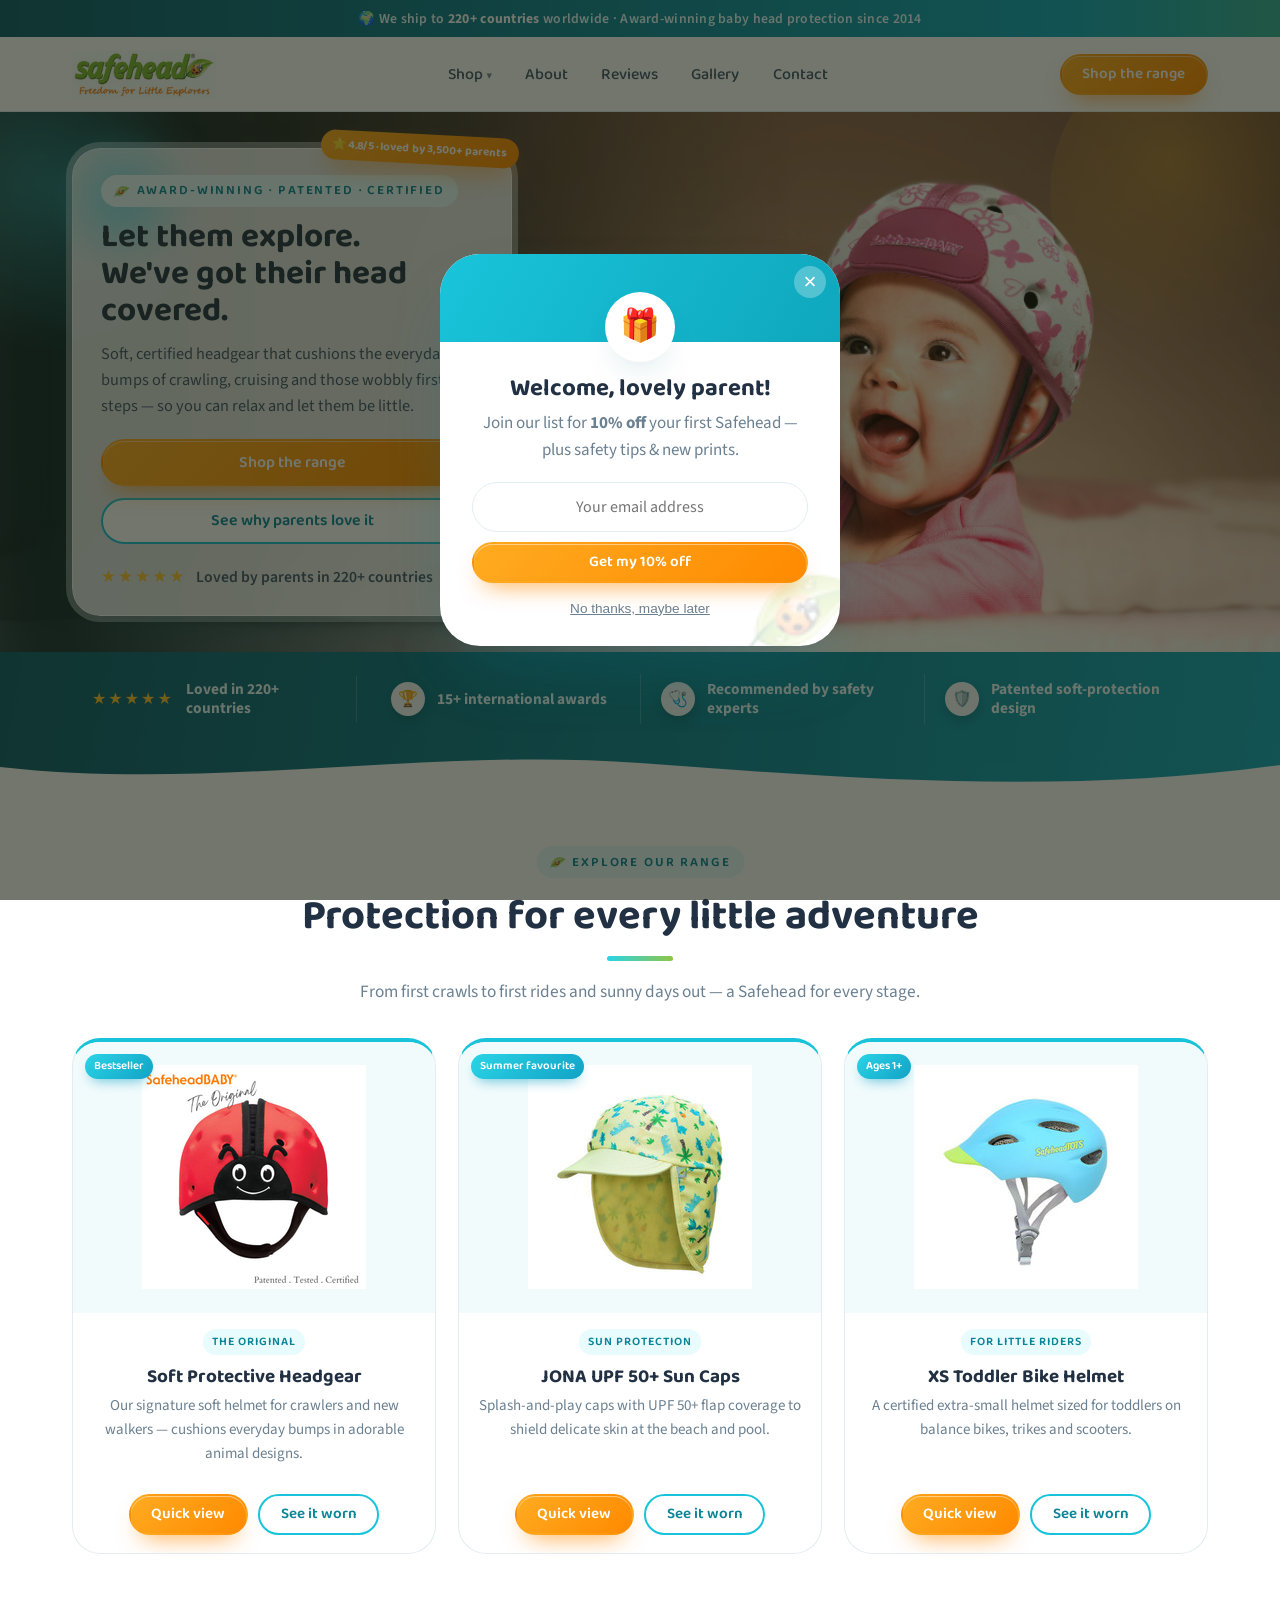
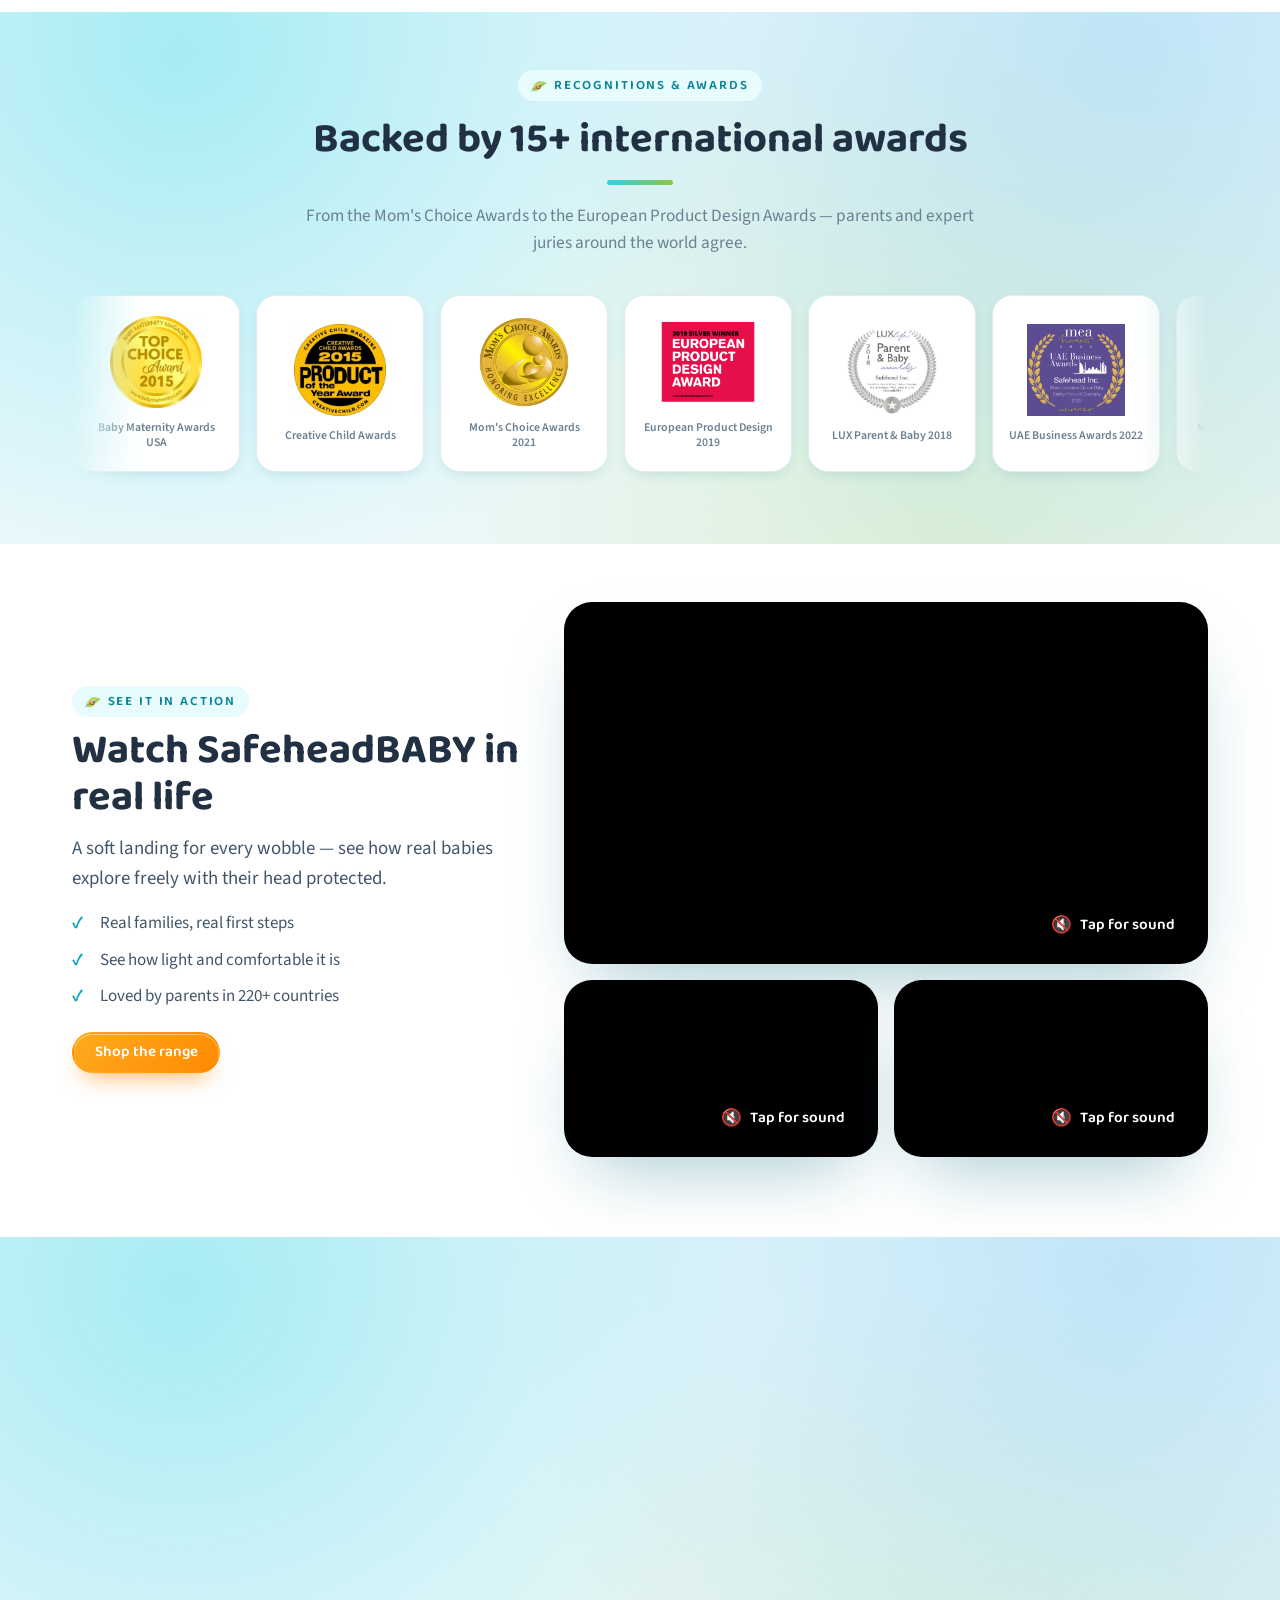
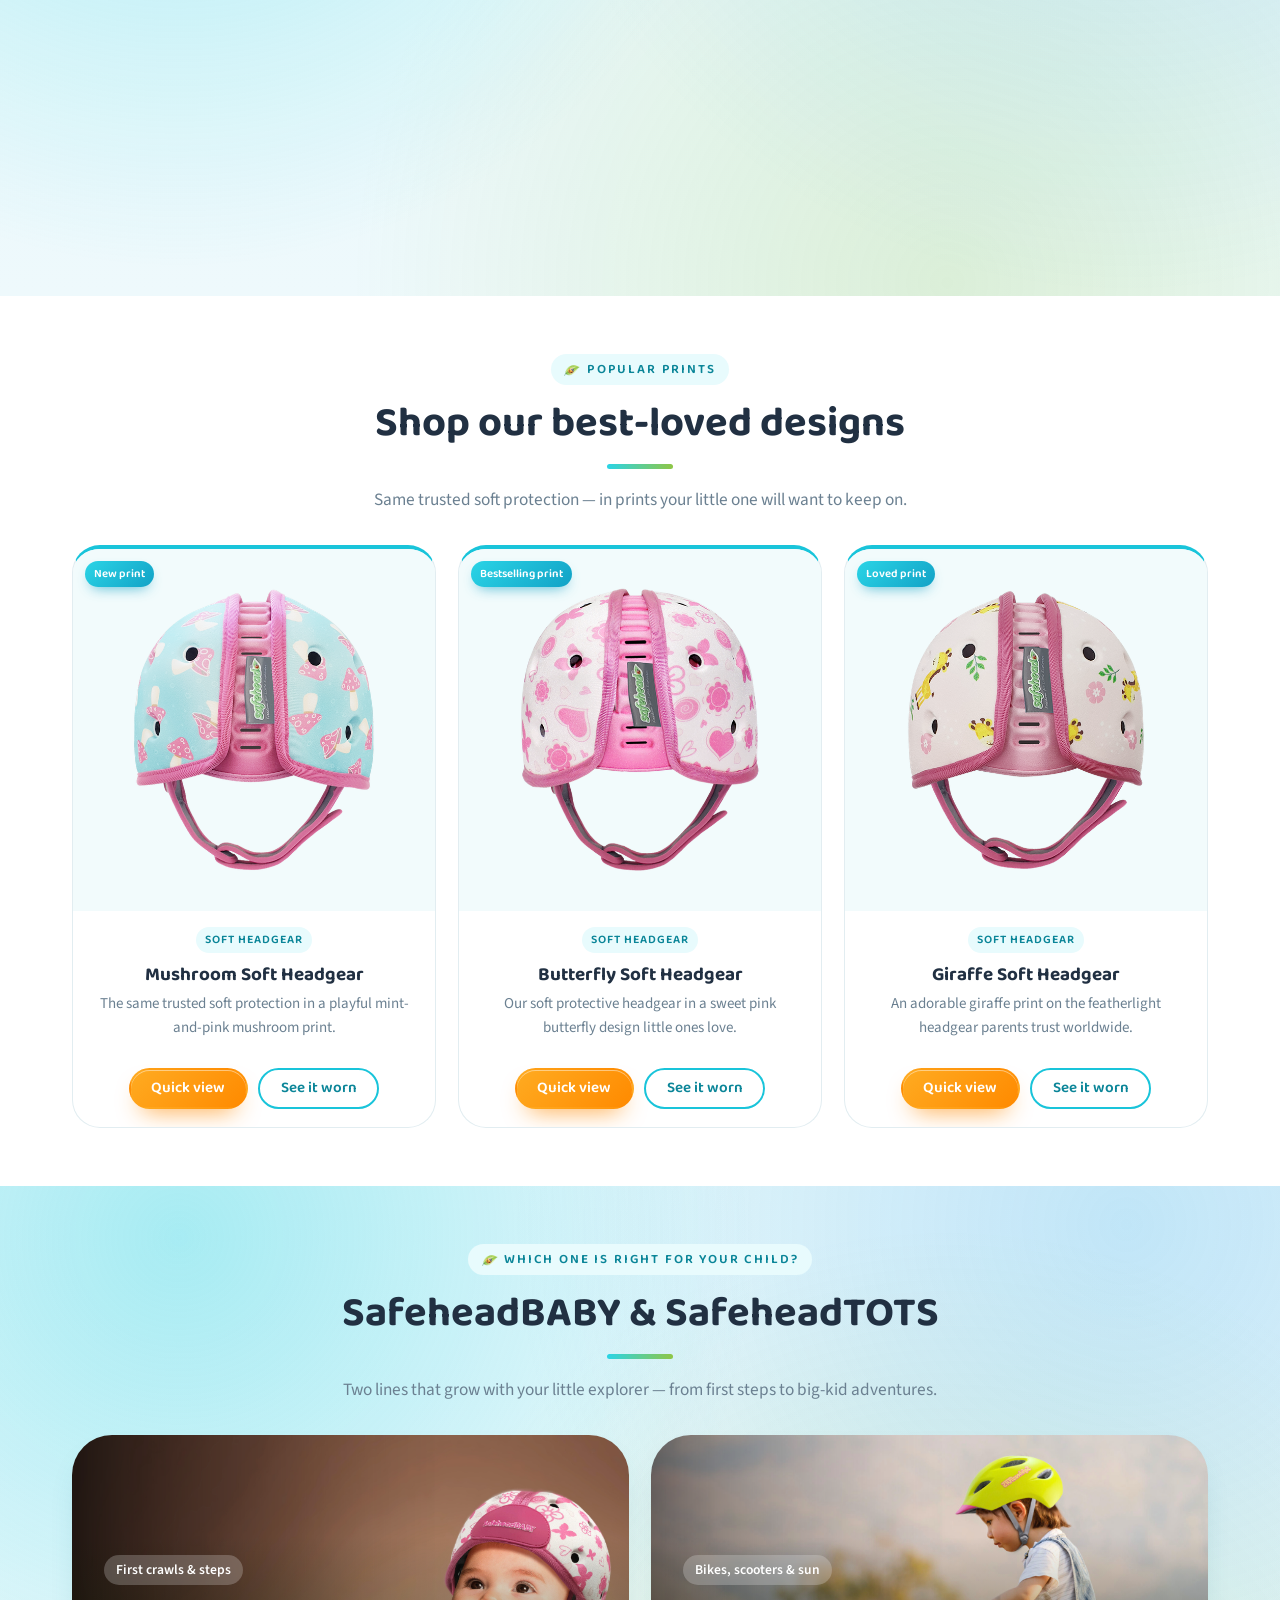
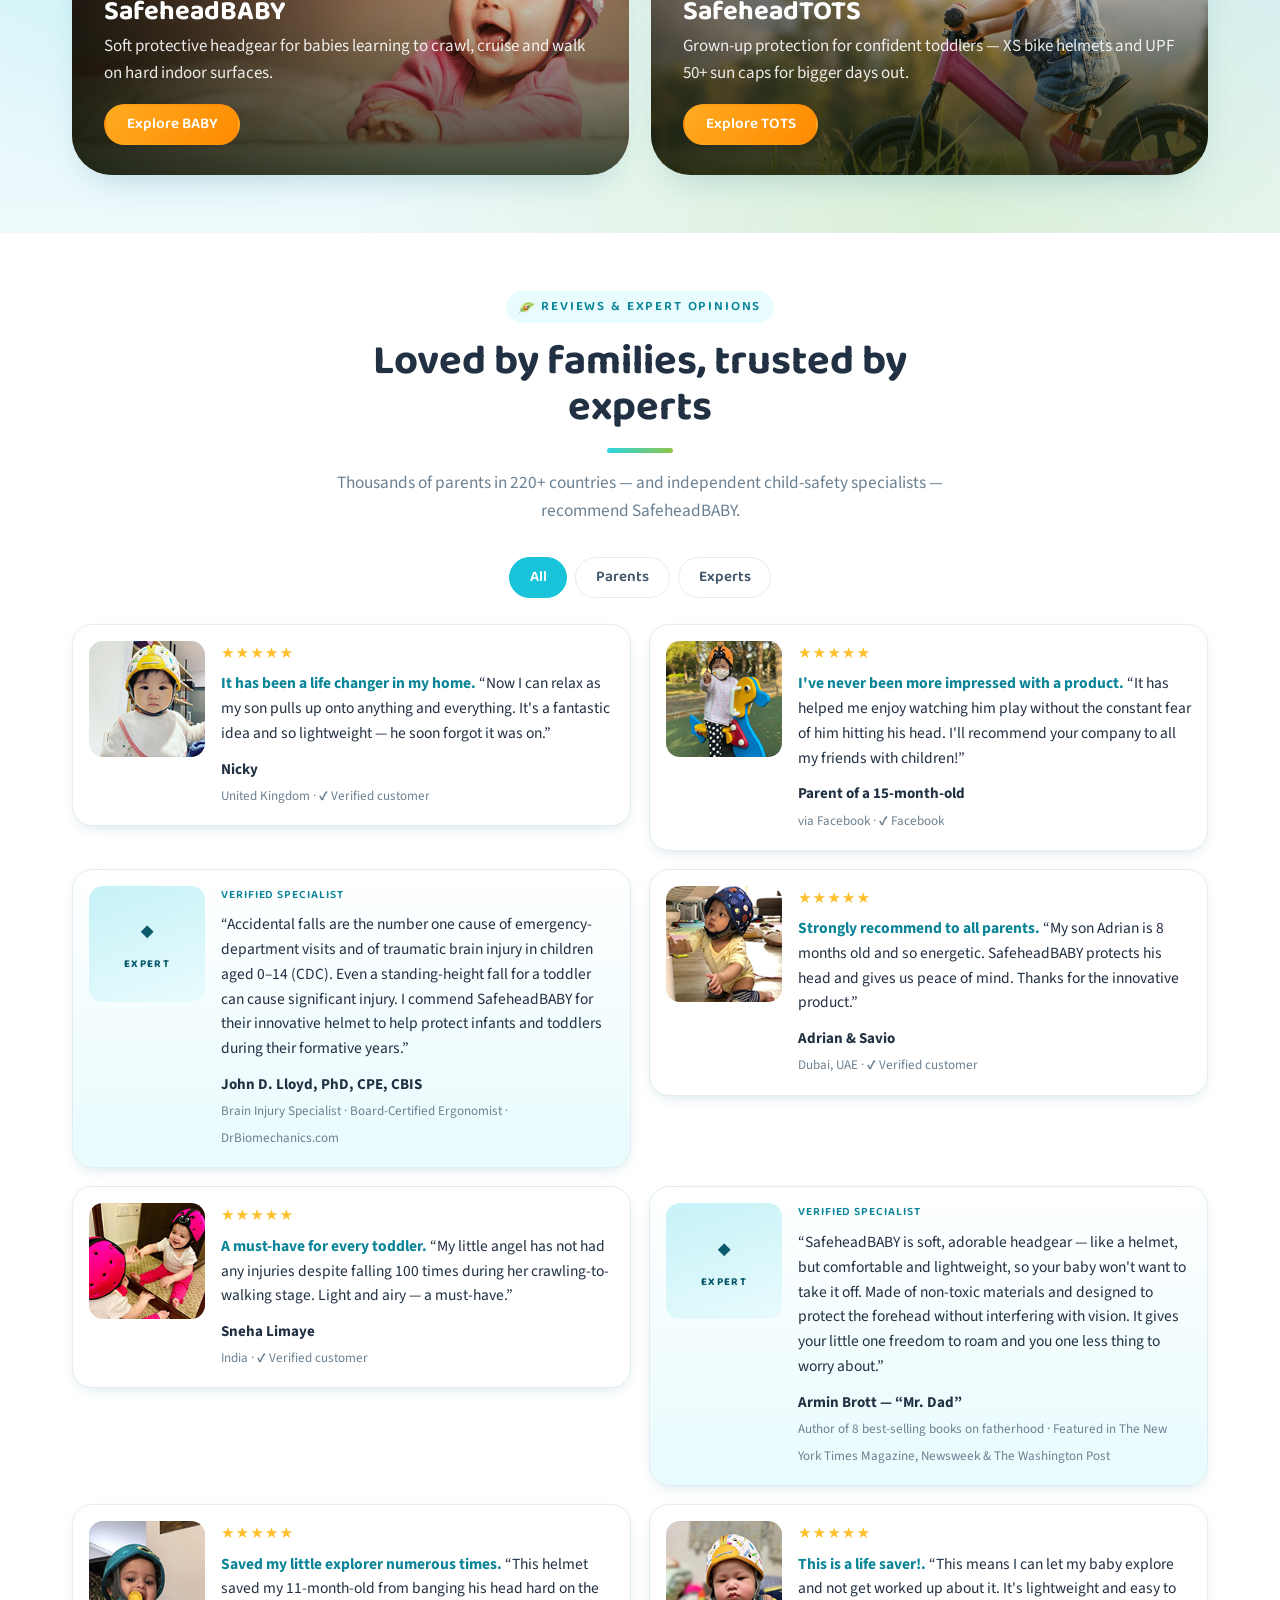
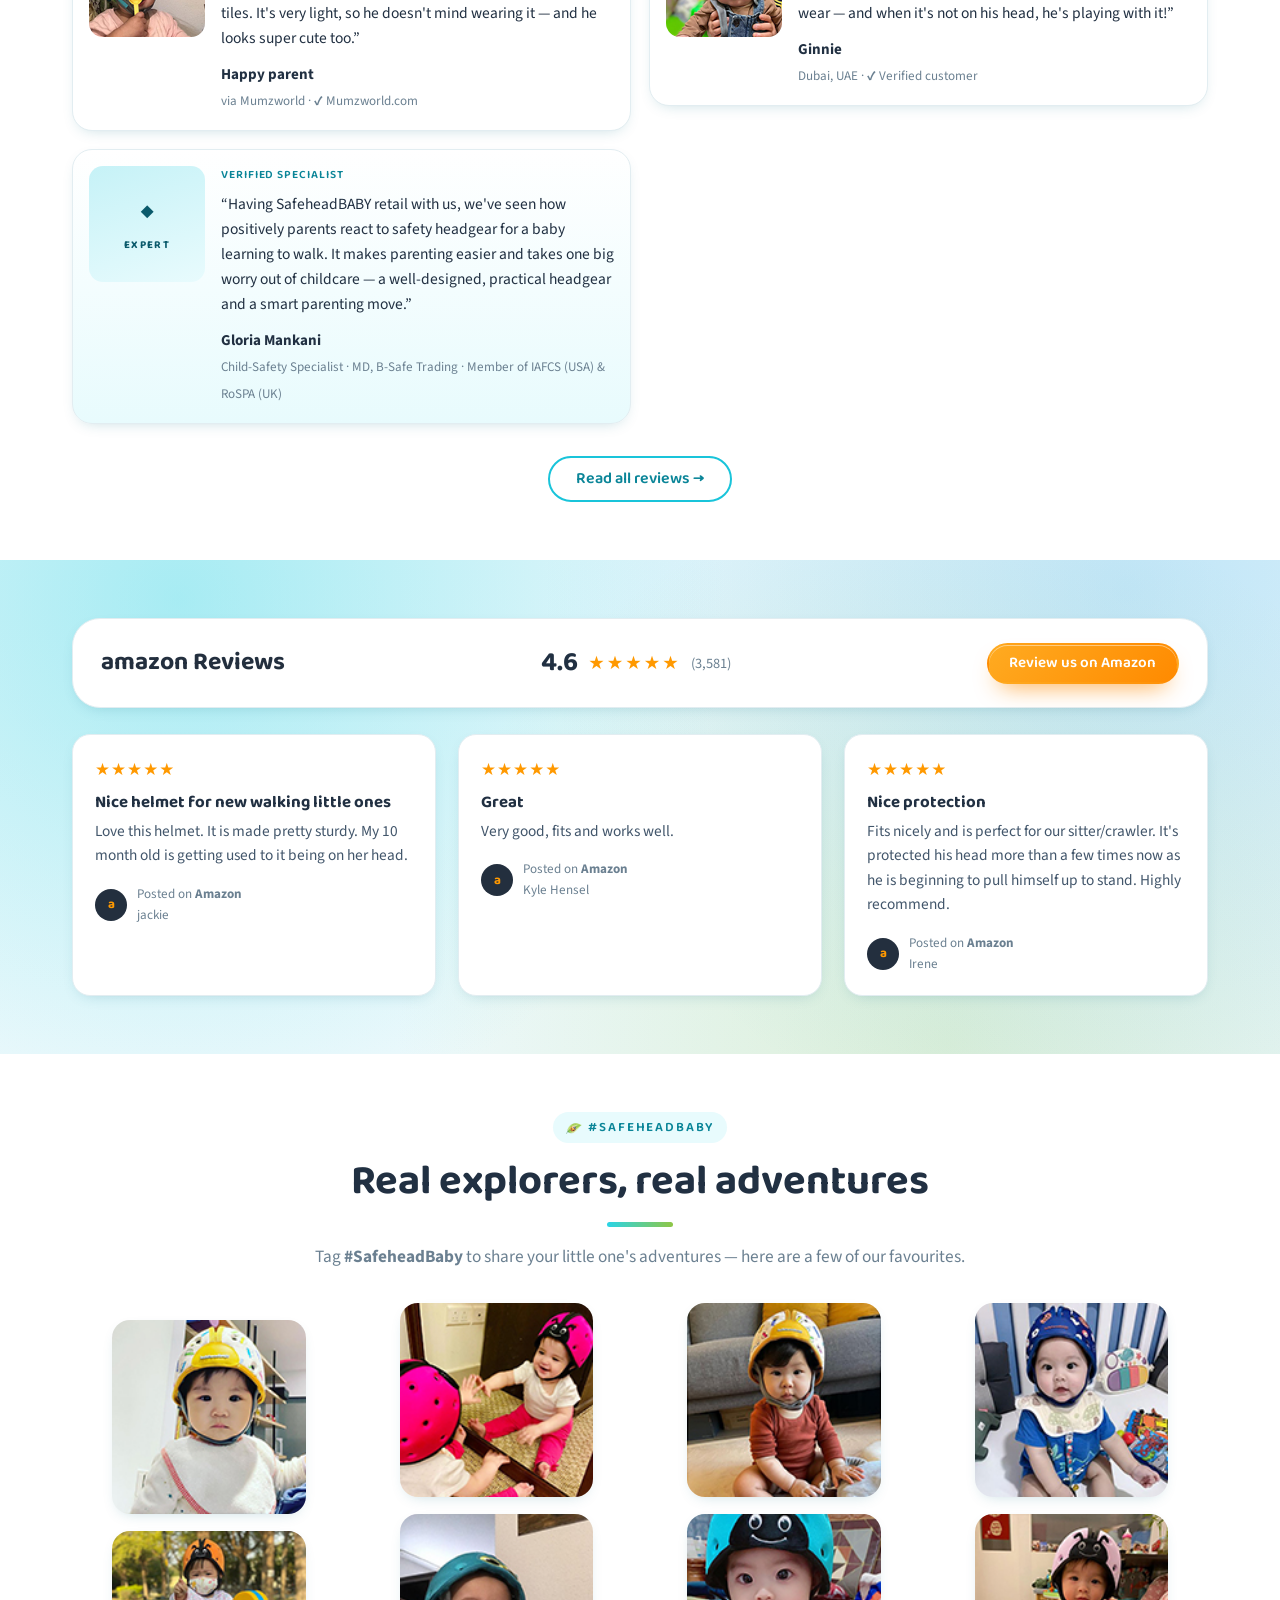
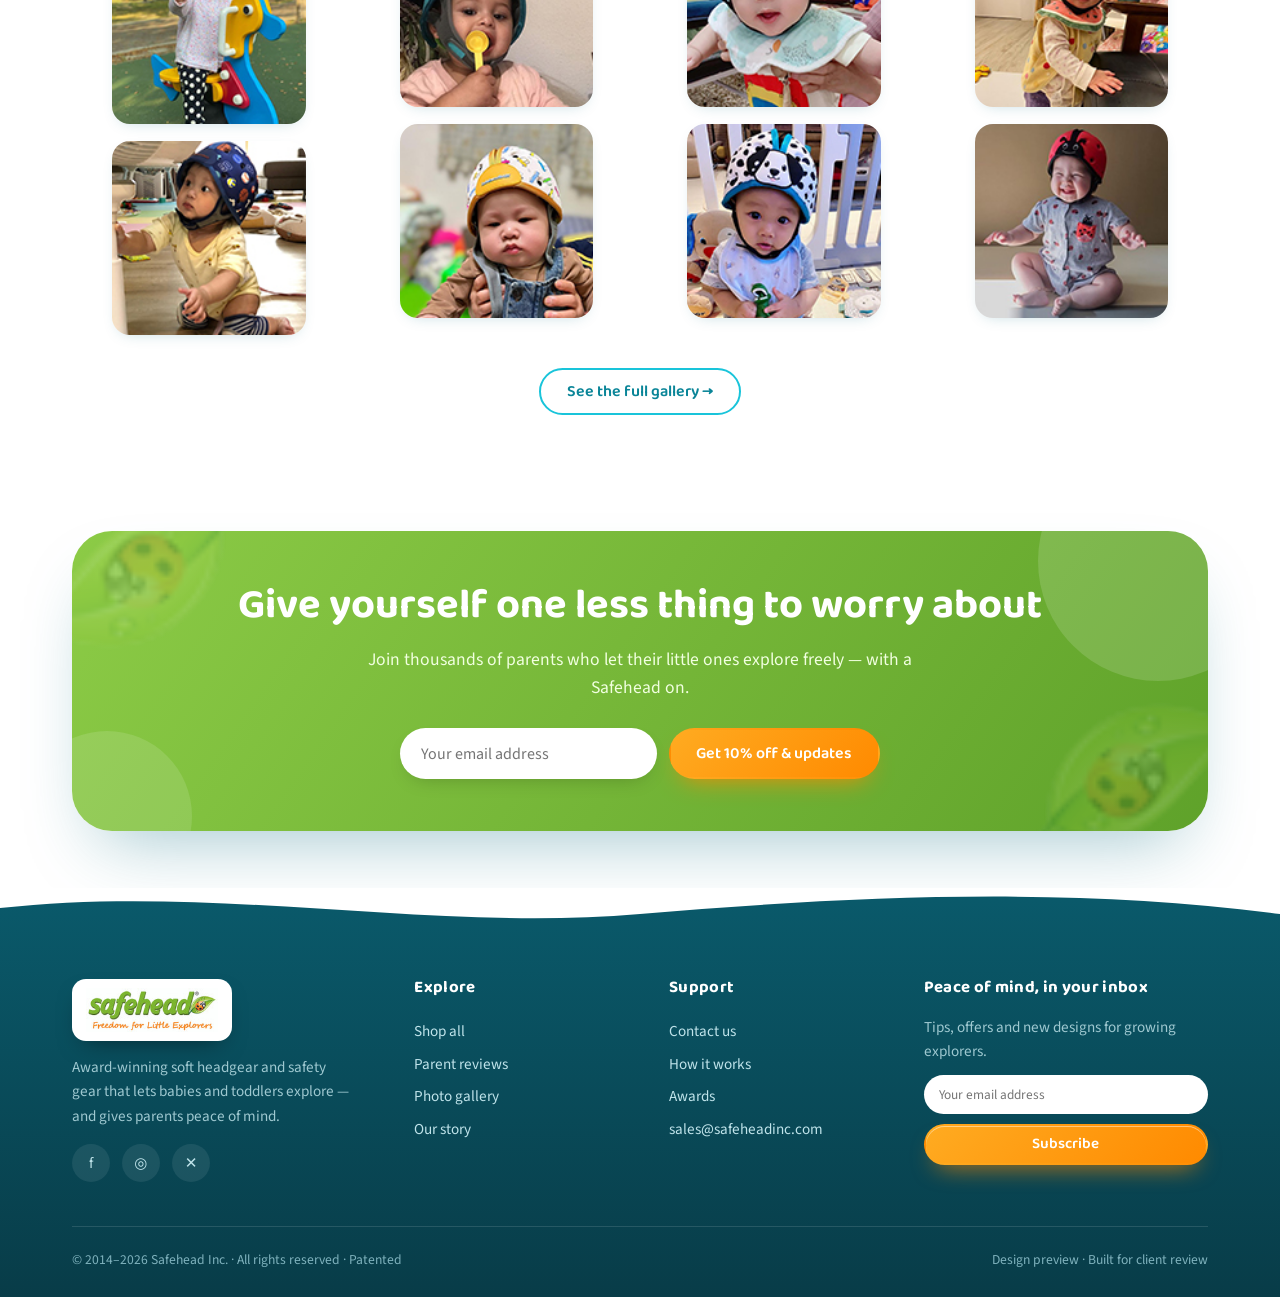
==== commit b5fa8660: "Redesign: real safehead branding, cyan+orange scheme, hero & awards polish - Use the real safehead l" ====
--- a/index.html
+++ b/index.html
@@ -5,17 +5,17 @@
 <meta name="viewport" content="width=device-width, initial-scale=1">
 <title>Baby Headgear | Soft Helmets for Babies | SafeheadBABY</title>
 <meta name="description" content="Award-winning soft baby headgear that cushions the bumps of crawling and first steps — peace of mind for parents, freedom for babies.">
-<link rel="icon" href="/assets/img/logo.png">
+<link rel="icon" href="/assets/img/leaf.png">
 <link rel="preconnect" href="https://fonts.googleapis.com">
 <link rel="preconnect" href="https://fonts.gstatic.com" crossorigin>
 <link href="https://fonts.googleapis.com/css2?family=Baloo+2:wght@500;600;700;800&family=Source+Sans+3:ital,wght@0,400;0,600;0,700;1,400&display=swap" rel="stylesheet">
-<link rel="stylesheet" href="/assets/css/styles.css?v=16">
+<link rel="stylesheet" href="/assets/css/styles.css?v=38">
 </head>
 <body>
 <div class="announce">🌍 We ship to <strong>220+ countries</strong> worldwide<span class="announce-extra"> · Award-winning baby head protection since 2014</span></div>
 <header class="site-header">
   <div class="container nav">
-    <a class="brand" href="/index.html"><img src="/assets/img/logo.png" alt="SafeheadBABY"></a>
+    <a class="brand" href="/index.html"><img src="/assets/img/logo-header.jpg" alt="SafeheadBABY"></a>
     <ul class="nav-links">
         <li class="has-mega"><a href="/collection.html">Shop <span class="caret">▾</span></a>
           <div class="mega"><div class="mega-inner">
@@ -418,7 +418,7 @@
   <div class="container">
     <div class="footer-grid">
       <div class="footer-brand">
-        <img src="/assets/img/logo.png" alt="SafeheadBABY">
+        <img src="/assets/img/logo-header.jpg" alt="SafeheadBABY">
         <p>Award-winning soft headgear and safety gear that lets babies and toddlers explore — and gives parents peace of mind.</p>
         <div class="socials">
           <a href="https://www.facebook.com/safeheadinc" aria-label="Facebook" target="_blank" rel="noopener">f</a>
@@ -475,6 +475,6 @@
   <a class="btn btn-primary" href="/collection.html">Shop the range</a>
   <a class="btn btn-ghost" href="/reviews.html">★ Reviews</a>
 </div>
-<script src="/assets/js/main.js?v=16"></script>
+<script src="/assets/js/main.js?v=38"></script>
 </body>
 </html>
--- a/assets/css/styles.css
+++ b/assets/css/styles.css
@@ -5,30 +5,38 @@
    ============================================================ */
 
 :root{
-  --green:#8cc63e;
-  --green-600:#74ad2b;
-  --green-700:#5c8a20;
-  --green-ink:#41611a;
-  --green-050:#f3f9ea;
-  --green-100:#e6f2d3;
-  --ink:#2c2c2c;
-  --ink-600:#494949;
-  --muted:#6d766a;
-  --line:#e8ebe3;
-  --cream:#faf9f4;
+  /* ===== Brand palette: bright cyan-blue (from safehead.com) =====
+     Variable names kept as --green* so every existing rule re-themes
+     instantly; the values are now the SafeheadBABY cyan-blue family. */
+  --green:#19c4da;        /* primary brand cyan-blue (buttons/actions) */
+  --green-600:#0fa7bd;    /* deeper hover */
+  --green-700:#0a8598;    /* links / text-on-light */
+  --green-ink:#0a5a6b;    /* darkest brand ink */
+  --green-050:#e8fbfd;    /* palest cyan wash */
+  --green-100:#c6f2f7;    /* light cyan */
+
+  /* secondary + playful accents */
+  --leaf:#8fc646;         /* brand green accent */
+  --leaf-600:#71a731;
+  --grape:#8a7bff;        /* violet pop */
+  --ink:#213042;          /* cool slate text */
+  --ink-600:#42566b;
+  --muted:#6b8091;
+  --line:#e2edf1;
+  --cream:#f3fbfc;
   --white:#ffffff;
   --sun:#ffc02e;
   --coral:#ff7a68;
-  --sky:#49b3e6;
+  --sky:#3aa5ea;
   --pink:#ef5aa0;
 
   --radius:18px;
   --radius-lg:28px;
   --radius-xl:40px;
   --pill:999px;
-  --shadow-sm:0 4px 14px -8px rgba(50,70,25,.25);
-  --shadow:0 14px 34px -16px rgba(55,75,25,.22);
-  --shadow-lg:0 30px 70px -26px rgba(55,75,25,.34);
+  --shadow-sm:0 5px 16px -8px rgba(12,110,130,.30);
+  --shadow:0 16px 36px -18px rgba(12,110,130,.30);
+  --shadow-lg:0 34px 72px -28px rgba(12,110,130,.40);
   --maxw:1180px;
   --gap:22px;
   --font-head:"Baloo 2",system-ui,sans-serif;
@@ -570,3 +578,255 @@
   .pv-specs{grid-template-columns:1fr}
   .pv-thumb{width:62px;height:62px}
 }
+
+/* ============================================================
+   ✦ CREATIVE UPGRADE LAYER — blue-forward, playful, "amazing"
+   Layered on top of the base rules above. Adds gradients, glow,
+   floating shapes and animated accents without touching markup.
+   ============================================================ */
+
+/* ---- animated multicolour announcement bar ---- */
+.announce{
+  background:linear-gradient(90deg,#0a5a6b,#0fa7bd 30%,#8fc646 50%,#0fa7bd 70%,#0a5a6b);
+  background-size:280% 100%;color:#eafcff;font-weight:600;
+  animation:announceSlide 14s linear infinite;
+}
+.announce strong{color:#fff}
+@keyframes announceSlide{to{background-position:280% 0}}
+
+/* ---- ORANGE action buttons (matches safehead.com) + shine sweep ---- */
+.btn-primary{
+  background:linear-gradient(135deg,#ffab21,#ff8a00);
+  color:#fff;border-color:transparent;position:relative;overflow:hidden;
+  box-shadow:0 12px 24px -12px rgba(255,138,0,.9),inset 0 1px 0 rgba(255,255,255,.45);
+}
+.btn-primary:hover{
+  background:linear-gradient(135deg,#ffb838,#ff7d00);
+  transform:translateY(-2px);
+  box-shadow:0 18px 32px -12px rgba(255,138,0,.98),inset 0 1px 0 rgba(255,255,255,.45);
+}
+.btn-primary::after{
+  content:"";position:absolute;top:0;left:-140%;width:60%;height:100%;
+  background:linear-gradient(100deg,transparent,rgba(255,255,255,.45),transparent);
+  transform:skewX(-18deg);transition:left .6s ease;
+}
+.btn-primary:hover::after{left:150%}
+.btn-ghost{border-color:var(--green);color:var(--green-700);background:#fff}
+.btn-ghost:hover{background:var(--green-050);border-color:var(--green-600)}
+
+/* ---- section heading: cyan→green underline accent ---- */
+.section-head h2::after{
+  content:"";display:block;width:66px;height:5px;border-radius:99px;
+  margin:16px auto 0;background:linear-gradient(90deg,#2ad4e6,#8fc646);
+}
+
+/* ---- hero: cooler wash + soft warm glow orb ---- */
+.hero{background:linear-gradient(180deg,#eafbfd,#f4fbfc 55%,#ffffff)}
+.hero::before{background:linear-gradient(90deg,rgba(8,60,72,.5),rgba(8,60,72,.14) 42%,rgba(8,60,72,0) 62%)}
+.hero::after{
+  content:"";position:absolute;z-index:1;right:-70px;top:-70px;width:300px;height:300px;
+  border-radius:50%;pointer-events:none;
+  background:radial-gradient(circle at 40% 40%,rgba(255,192,46,.34),transparent 70%);
+  animation:floaty 7s ease-in-out infinite;
+}
+.hero-card{
+  position:relative;border:1px solid rgba(255,255,255,.7);
+  box-shadow:var(--shadow-lg),0 0 0 6px rgba(255,255,255,.4);
+}
+.hero-card::before{
+  content:"";position:absolute;inset:-26px auto auto -26px;width:150px;height:150px;
+  border-radius:50%;z-index:-1;pointer-events:none;
+  background:radial-gradient(circle,rgba(42,212,230,.5),transparent 70%);filter:blur(6px);
+}
+@keyframes floaty{0%,100%{transform:translateY(0)}50%{transform:translateY(16px)}}
+
+/* ---- trust ribbon → deep teal→cyan gradient + wave bottom ---- */
+.trust{background:linear-gradient(100deg,#0a5a6b,#0a8598 55%,#12a7bd);color:#eafcff;position:relative;padding-bottom:50px}
+/* even 4-up bar with subtle dividers (desktop) */
+.trust .container{
+  display:grid;grid-template-columns:repeat(4,1fr);gap:0;
+  align-items:center;padding:22px 22px 14px;text-align:left;
+}
+.trust-item{
+  display:flex;align-items:center;justify-content:center;gap:12px;
+  padding:6px 20px;font-weight:700;font-size:.96rem;line-height:1.25;
+  border-left:1px solid rgba(255,255,255,.20);
+}
+.trust-item:first-child{border-left:0}
+.trust-item .stars,.trust-item .ic{flex:0 0 auto}
+.trust-item .ic{width:34px;height:34px;font-size:1rem;background:rgba(255,255,255,.96);box-shadow:0 5px 12px rgba(0,0,0,.18)}
+.trust::after{content:"";position:absolute;left:0;right:0;bottom:-1px;height:46px;pointer-events:none;
+  background:url("data:image/svg+xml,%3Csvg xmlns='http://www.w3.org/2000/svg' viewBox='0 0 1440 46' preserveAspectRatio='none'%3E%3Cpath fill='%23ffffff' d='M0,24 C240,48 480,4 720,20 C960,36 1200,52 1440,22 L1440,46 L0,46 Z'/%3E%3C/svg%3E") center/100% 100% no-repeat}
+
+/* ---- SECTION RHYTHM: aurora cyan gradient ↔ white (no merge) ----
+   Tinted sections get a soft multi-colour aurora mesh (fun but on-brand);
+   consecutive tints auto-flip to white so no two adjacent bands blend. */
+.tint{
+  background:
+    radial-gradient(circle at 14% 8%, rgba(64,217,230,.38), transparent 46%),
+    radial-gradient(circle at 88% 6%, rgba(58,165,234,.22), transparent 48%),
+    radial-gradient(circle at 74% 98%, rgba(143,198,70,.20), transparent 52%),
+    linear-gradient(180deg,#e6f7fb,#eef9fc);
+}
+.tint + .tint{background:#ffffff}
+.tint + .tint + .tint{
+  background:
+    radial-gradient(circle at 14% 8%, rgba(64,217,230,.38), transparent 46%),
+    radial-gradient(circle at 88% 6%, rgba(58,165,234,.22), transparent 48%),
+    radial-gradient(circle at 74% 98%, rgba(143,198,70,.20), transparent 52%),
+    linear-gradient(180deg,#e6f7fb,#eef9fc);
+}
+
+/* ---- ONE green section = the CTA band (styled above). Everything
+   else stays soft pastel / white. All buttons are orange. ---- */
+
+/* split-card "Explore" buttons → orange (all buttons orange) */
+.split-card .btn-white{background:linear-gradient(135deg,#ffab21,#ff8a00);color:#fff}
+.split-card .btn-white:hover{background:linear-gradient(135deg,#ffb838,#ff7d00);transform:translateY(-2px)}
+
+/* ---- HERO upgrade: aurora backdrop + floating blob + rating sticker ---- */
+.hero{
+  background:
+    radial-gradient(620px 320px at 14% 18%, rgba(64,217,230,.34), transparent 60%),
+    radial-gradient(520px 300px at 92% 8%, rgba(255,192,46,.22), transparent 60%),
+    radial-gradient(560px 420px at 74% 104%, rgba(143,198,70,.20), transparent 60%),
+    linear-gradient(180deg,#eafbfd,#f4fbfc 60%,#fff);
+}
+/* soft floating blob peeking behind the card (desktop) */
+.hero-inner::before{
+  content:"";position:absolute;z-index:-1;left:-70px;top:-40px;width:280px;height:280px;border-radius:50%;
+  background:radial-gradient(circle at 40% 40%, rgba(64,217,230,.45), transparent 70%);
+  filter:blur(10px);pointer-events:none;animation:floaty 8s ease-in-out infinite;
+}
+/* playful rating sticker on the hero card */
+.hero-card{position:relative;overflow:visible}
+.hero-card::after{
+  content:"⭐ 4.8/5 · loved by 3,500+ parents";
+  position:absolute;top:-15px;right:-8px;z-index:3;
+  background:linear-gradient(135deg,#ffab21,#ff8a00);color:#fff;
+  font-family:var(--font-head);font-weight:700;font-size:.72rem;letter-spacing:.01em;
+  padding:.5em .95em;border-radius:999px;white-space:nowrap;
+  box-shadow:0 12px 24px -8px rgba(255,138,0,.7);transform:rotate(3deg);
+}
+/* equal hero buttons — full-width stacked (same size, single line) */
+.hero-actions{display:flex;flex-direction:column;gap:12px;align-items:stretch}
+.hero-actions .btn{width:100%;white-space:normal;text-align:center}
+
+/* ---- product cards: uniform cyan cap + image lift ---- */
+.prod{border-top:4px solid var(--green)}
+.prod-media{background:#f2fbfc}
+.prod-media img{transition:transform .35s ease}
+.prod:hover .prod-media img{transform:scale(1.05)}
+.prod-badge{background:linear-gradient(135deg,#2ad4e6,#12a2c6);color:#fff;box-shadow:0 6px 14px -6px rgba(18,162,198,.8)}
+.shop-media img{transition:transform .35s ease}
+.shop-card:hover .shop-media img{transform:scale(1.06)}
+
+/* ---- feature cards: uniform brand cap ---- */
+.feature{border-top-width:5px}
+
+/* ---- "why soft" step numbers → uniform cyan chips ---- */
+.step .num{
+  background:linear-gradient(135deg,#2ad4e6,#12a2c6);color:#fff;
+  box-shadow:0 8px 18px -8px rgba(18,162,198,.9);
+}
+
+/* ---- tabs active state text ---- */
+.rv-tab.active,.shop-tab.active{background:var(--green);border-color:var(--green);color:#fff}
+
+/* ---- CTA band → BOLD green block + orange button ---- */
+.cta-band{background:linear-gradient(125deg,#8ccb46,#5fa22a);color:#fff}
+.cta-band h2{color:#fff}
+.cta-band p{color:#f1ffe0}
+.cta-band .btn-white{background:linear-gradient(135deg,#ffab21,#ff8a00);color:#fff;box-shadow:0 12px 24px -12px rgba(255,138,0,.95)}
+.cta-band .btn-white:hover{background:linear-gradient(135deg,#ffb838,#ff7d00);transform:translateY(-2px)}
+.cta-band .cta-form input{box-shadow:0 8px 20px -10px rgba(0,0,0,.25)}
+.cta-band::before{
+  content:"";position:absolute;width:240px;height:240px;border-radius:50%;
+  background:rgba(255,255,255,.14);right:-70px;top:-90px;
+}
+.cta-band::after{
+  content:"";position:absolute;width:170px;height:170px;border-radius:50%;
+  background:rgba(255,255,255,.12);left:-50px;bottom:-70px;
+}
+
+/* ---- footer → deep teal-blue gradient + wave top ---- */
+.site-footer{background:linear-gradient(180deg,#0a5a6b,#083c48);color:#bfe3ea;position:relative;padding-top:90px}
+.site-footer::before{content:"";position:absolute;top:-1px;left:0;right:0;height:48px;pointer-events:none;
+  background:url("data:image/svg+xml,%3Csvg xmlns='http://www.w3.org/2000/svg' viewBox='0 0 1440 48' preserveAspectRatio='none'%3E%3Cpath fill='%23ffffff' d='M0,20 C240,-4 480,44 720,26 C960,8 1200,-2 1440,26 L1440,0 L0,0 Z'/%3E%3C/svg%3E") center/100% 100% no-repeat}
+.footer-brand img{background:#fff;padding:9px 14px;border-radius:14px;height:62px;box-shadow:0 10px 24px -12px rgba(0,0,0,.55)}
+.site-footer a{color:#bfe3ea}
+.site-footer a:hover{color:#7fe6f2}
+.site-footer h4{color:#fff}
+.footer-brand p{color:#9ec8d0}
+.foot-news p{color:#9ec8d0!important}
+.socials a:hover{background:var(--green);color:#06333d}
+.foot-bottom{color:#7fb2bd;border-top-color:rgba(255,255,255,.12)}
+
+/* ---- page hero (inner pages) → cyan wash + underline ---- */
+.page-hero{background:
+  radial-gradient(700px 300px at 50% -40%,rgba(42,212,230,.18),transparent 60%),
+  linear-gradient(180deg,var(--green-050),#fff)}
+
+/* ---- header logo (real safehead wordmark) ---- */
+.brand img{height:48px}
+
+/* ---- awards: seamless auto-scroll marquee (CSS transform, all devices) ---- */
+.awards-slider{display:block;overflow:hidden;
+  -webkit-mask-image:linear-gradient(90deg,transparent 0,#000 6%,#000 94%,transparent 100%);
+  mask-image:linear-gradient(90deg,transparent 0,#000 6%,#000 94%,transparent 100%)}
+.awards-track{display:flex;width:max-content;overflow:visible;scroll-snap-type:none;
+  padding:6px 0 14px;animation:awardsMarquee 42s linear infinite;will-change:transform}
+.awards-slider:hover .awards-track{animation-play-state:paused}
+.aw-arrow{display:none}
+@keyframes awardsMarquee{from{transform:translateX(0)}to{transform:translateX(-50%)}}
+@media (prefers-reduced-motion: reduce){
+  .awards-slider{overflow:visible}
+  .awards-track{animation:none;flex-wrap:wrap;width:auto;justify-content:center}
+}
+
+/* ---- reveal: add a touch more life ---- */
+.reveal{transform:translateY(28px)}
+
+/* ---- mobile polish ---- */
+@media(max-width:760px){
+  .hero::after{width:180px;height:180px;right:-46px;top:-36px}
+  .cta-band::before{width:150px;height:150px;right:-50px;top:-60px}
+  .brand img{height:38px}
+  .trust{padding-bottom:42px}
+  .trust::after{height:34px}
+  /* tidy 2×2 grid — icon + text, vertically centred, no dividers */
+  .trust .container{display:grid;grid-template-columns:1fr 1fr;gap:16px 14px;padding:20px 16px 12px;text-align:left}
+  .trust-item{justify-content:flex-start;align-items:center;border-left:0;padding:0;font-size:.9rem;gap:11px}
+  .trust-item .ic{width:32px;height:32px}
+  .site-footer{padding-top:70px}
+  .site-footer::before{height:34px}
+  .footer-brand img{height:54px}
+  .section-head h2::after{margin-top:12px}
+  /* mobile hero: TEXT FIRST (top), framed image below, equal buttons */
+  .hero{display:flex;flex-direction:column}
+  .hero-inner{order:0}
+  .hero-slides{order:1;height:230px;margin:4px 16px 2px;border-radius:22px;overflow:hidden;position:relative}
+  .hero-slide img{object-position:56% 30%}
+  .hero-dots{display:none}
+  .hero-card{padding:14px 22px 8px;background:transparent}
+  .hero-card::after{display:none}          /* card sticker off — moved onto image below */
+  /* rating sticker as a badge on the framed image */
+  .hero-slides::after{
+    content:"⭐ 4.8/5 · loved by 3,500+ parents";
+    position:absolute;left:12px;bottom:12px;z-index:4;
+    background:linear-gradient(135deg,#ffab21,#ff8a00);color:#fff;
+    font-family:var(--font-head);font-weight:700;font-size:.7rem;letter-spacing:.01em;
+    padding:.5em .9em;border-radius:999px;white-space:nowrap;
+    box-shadow:0 10px 20px -8px rgba(255,138,0,.55);
+  }
+  .hero-card .eyebrow{margin-bottom:.6rem}
+  .hero-card h1{font-size:clamp(1.7rem,7.6vw,2.15rem);margin-bottom:.3em}
+  .hero-card .lead{margin-bottom:1em}
+  .hero-actions{flex-direction:column;gap:10px}
+  .hero-actions .btn{flex:0 0 auto;width:100%}
+  .hero-rating{margin-top:14px}
+}
+@media(max-width:420px){
+  .brand img{height:34px}
+  .trust-item{font-size:.9rem}
+}
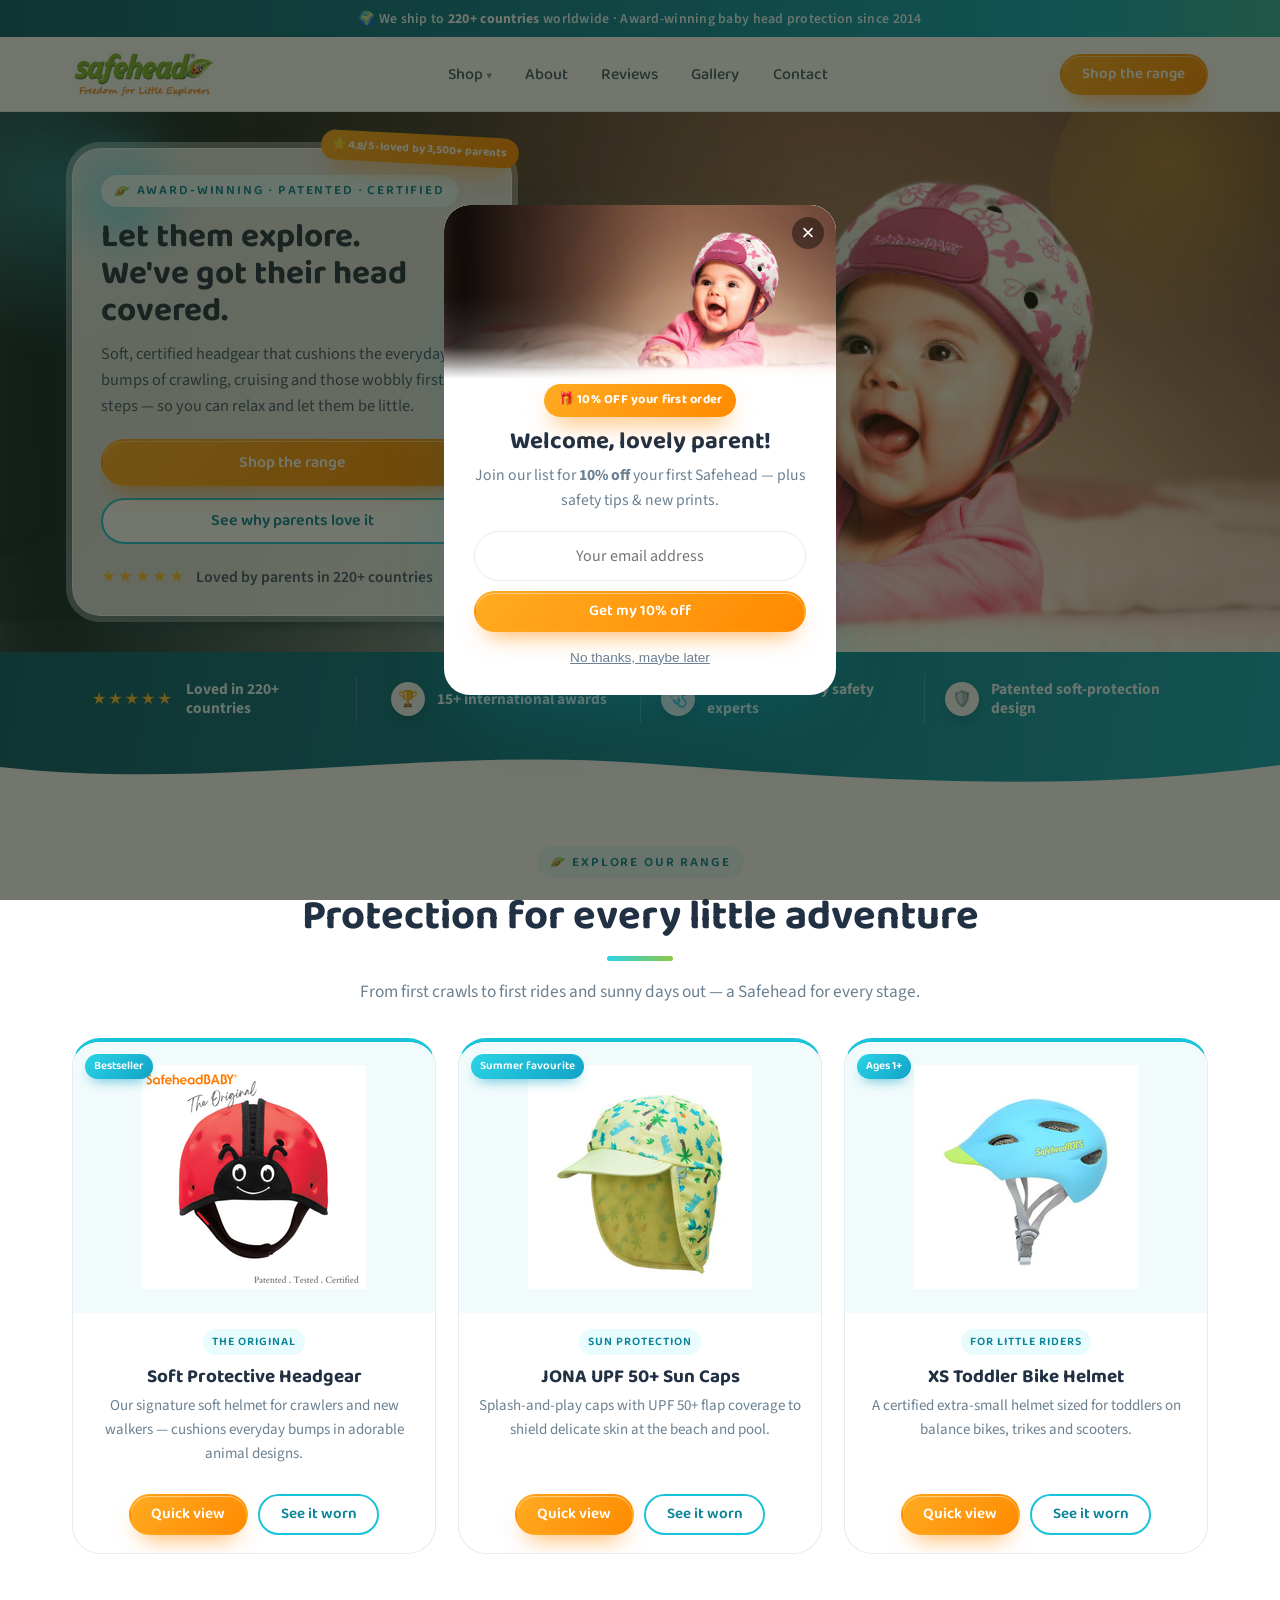
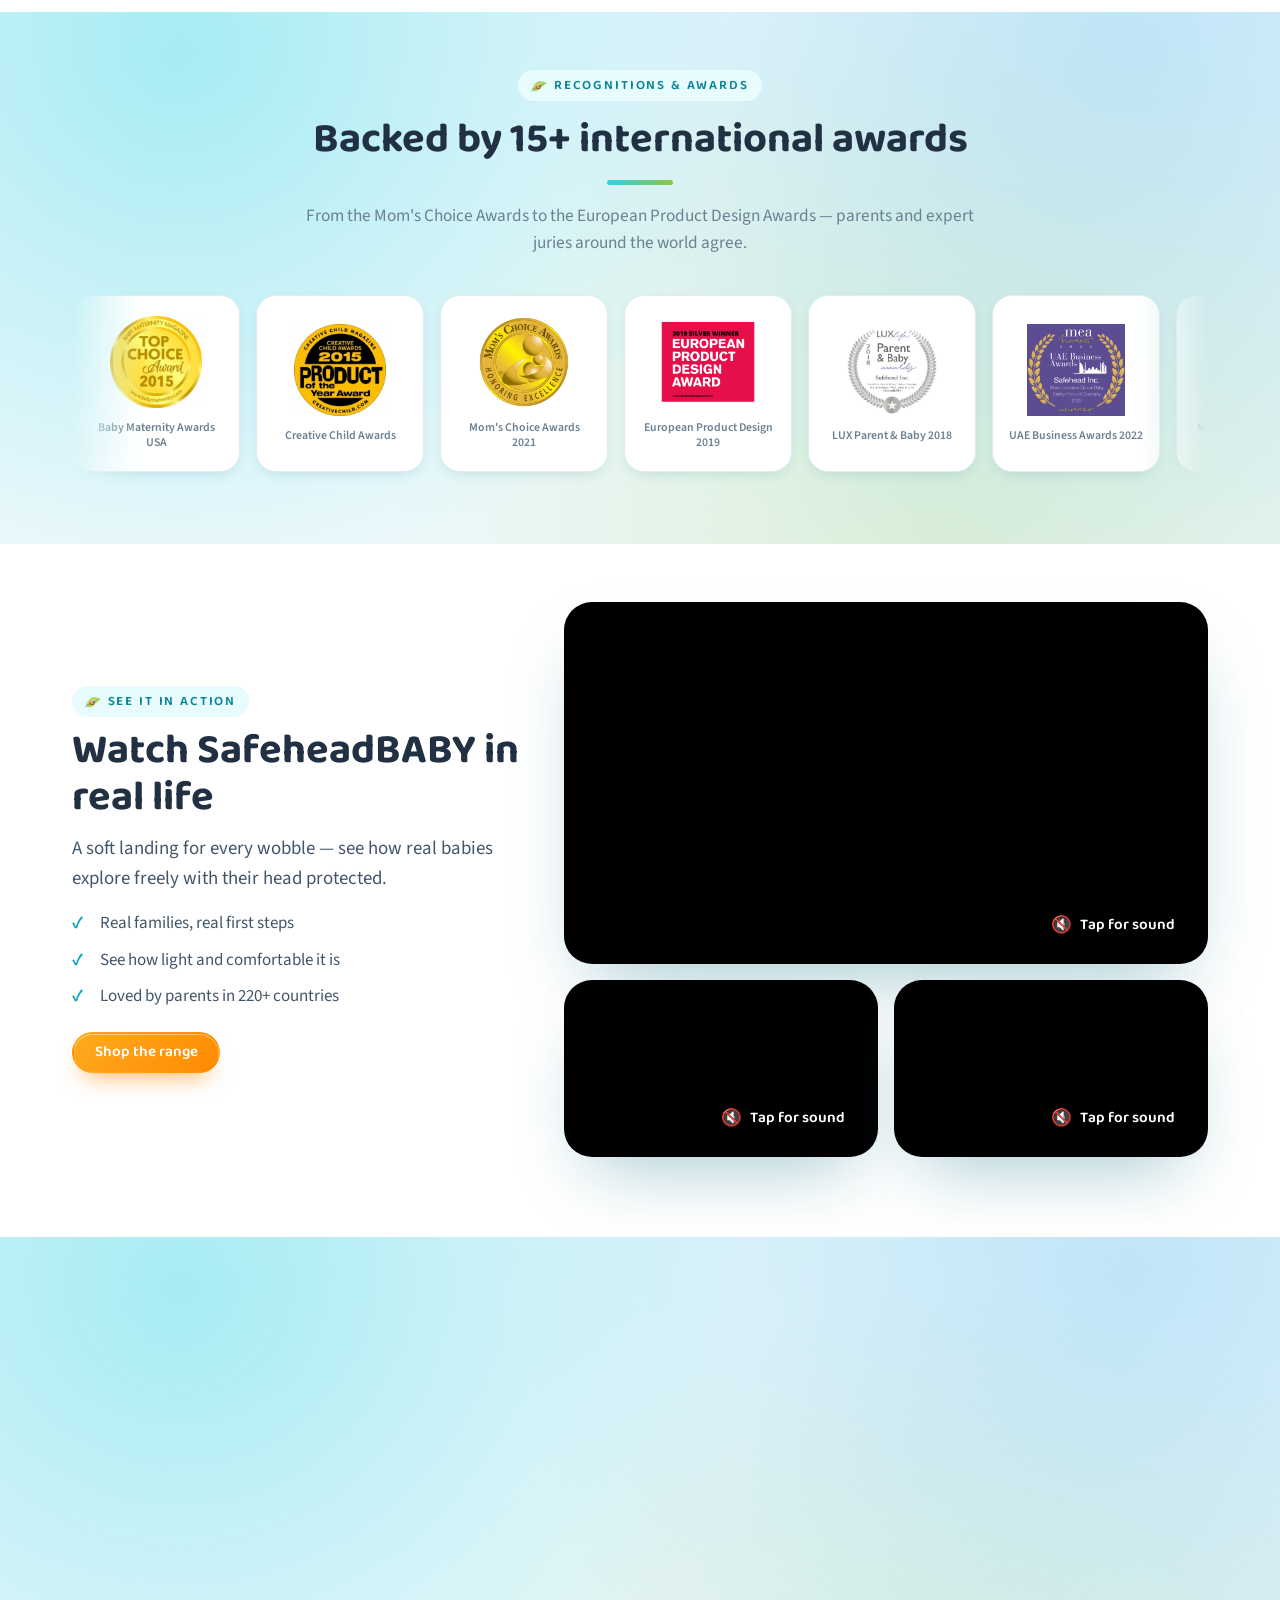
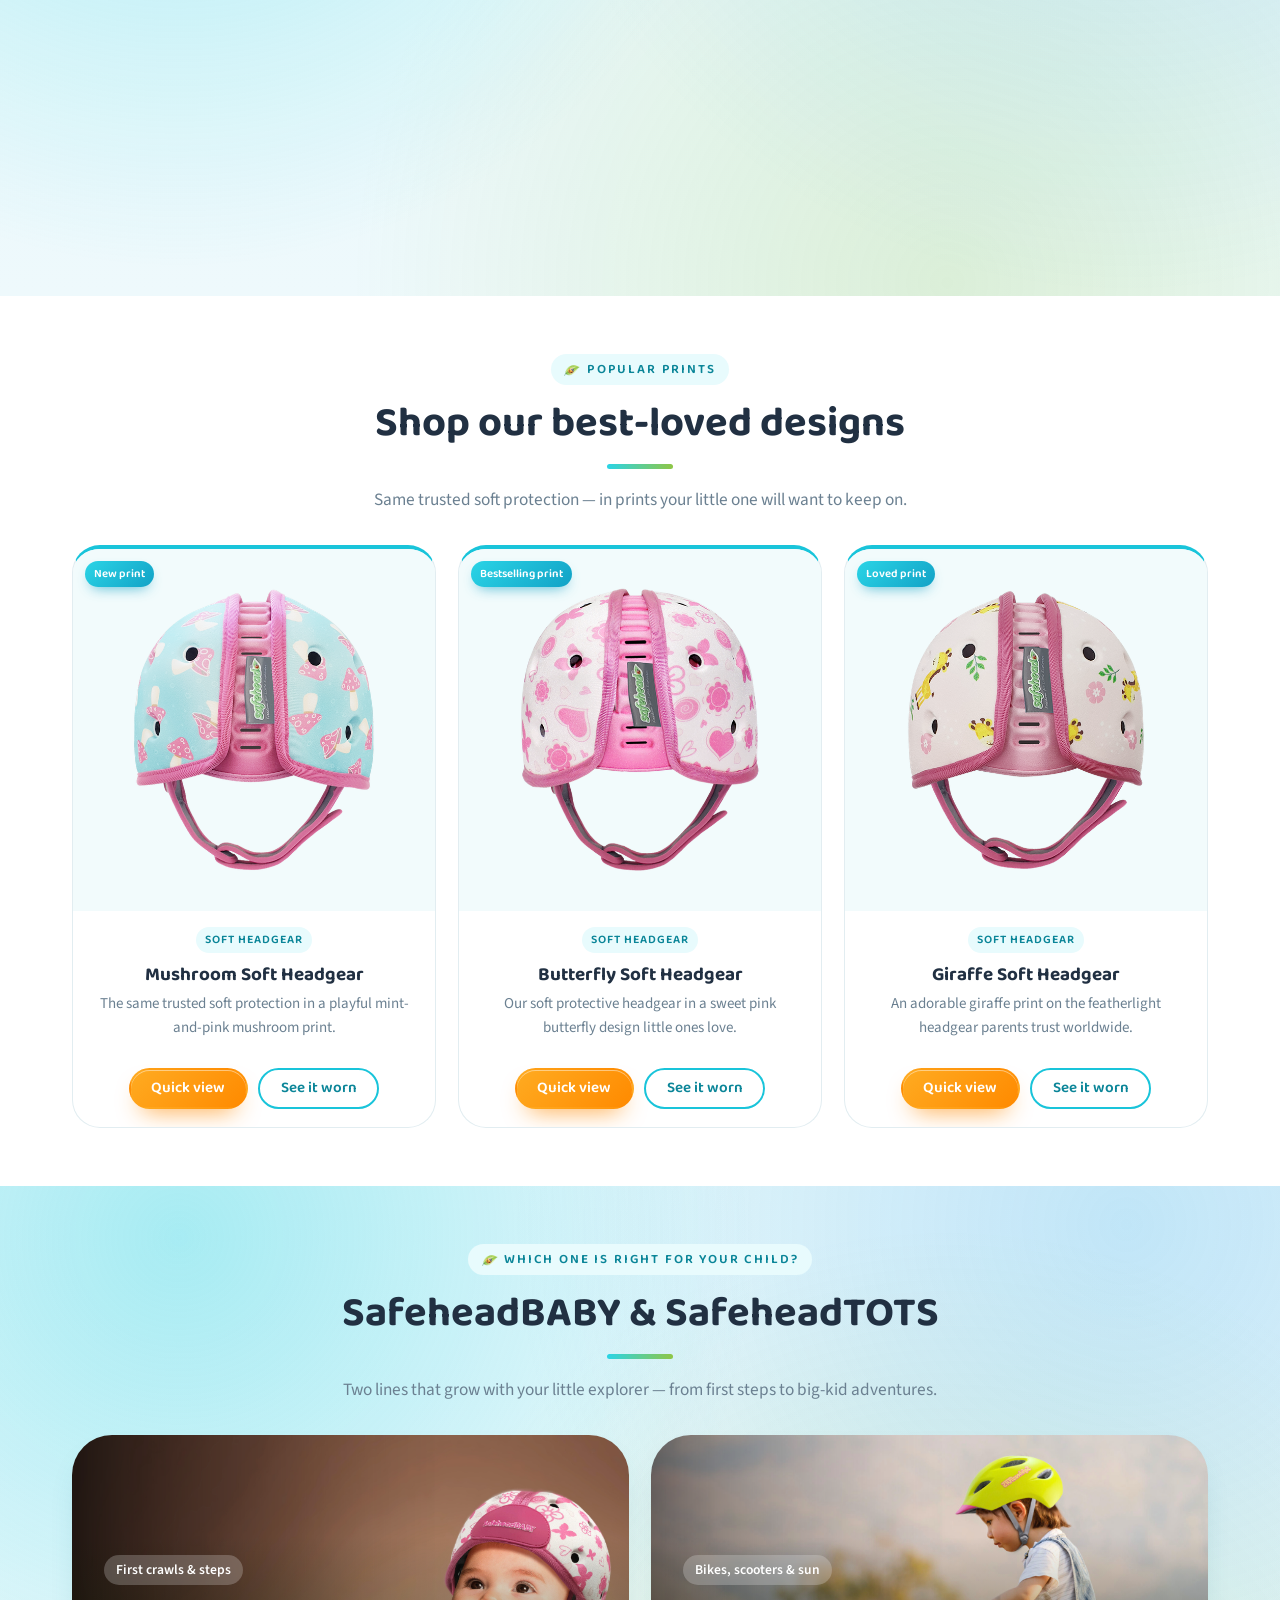
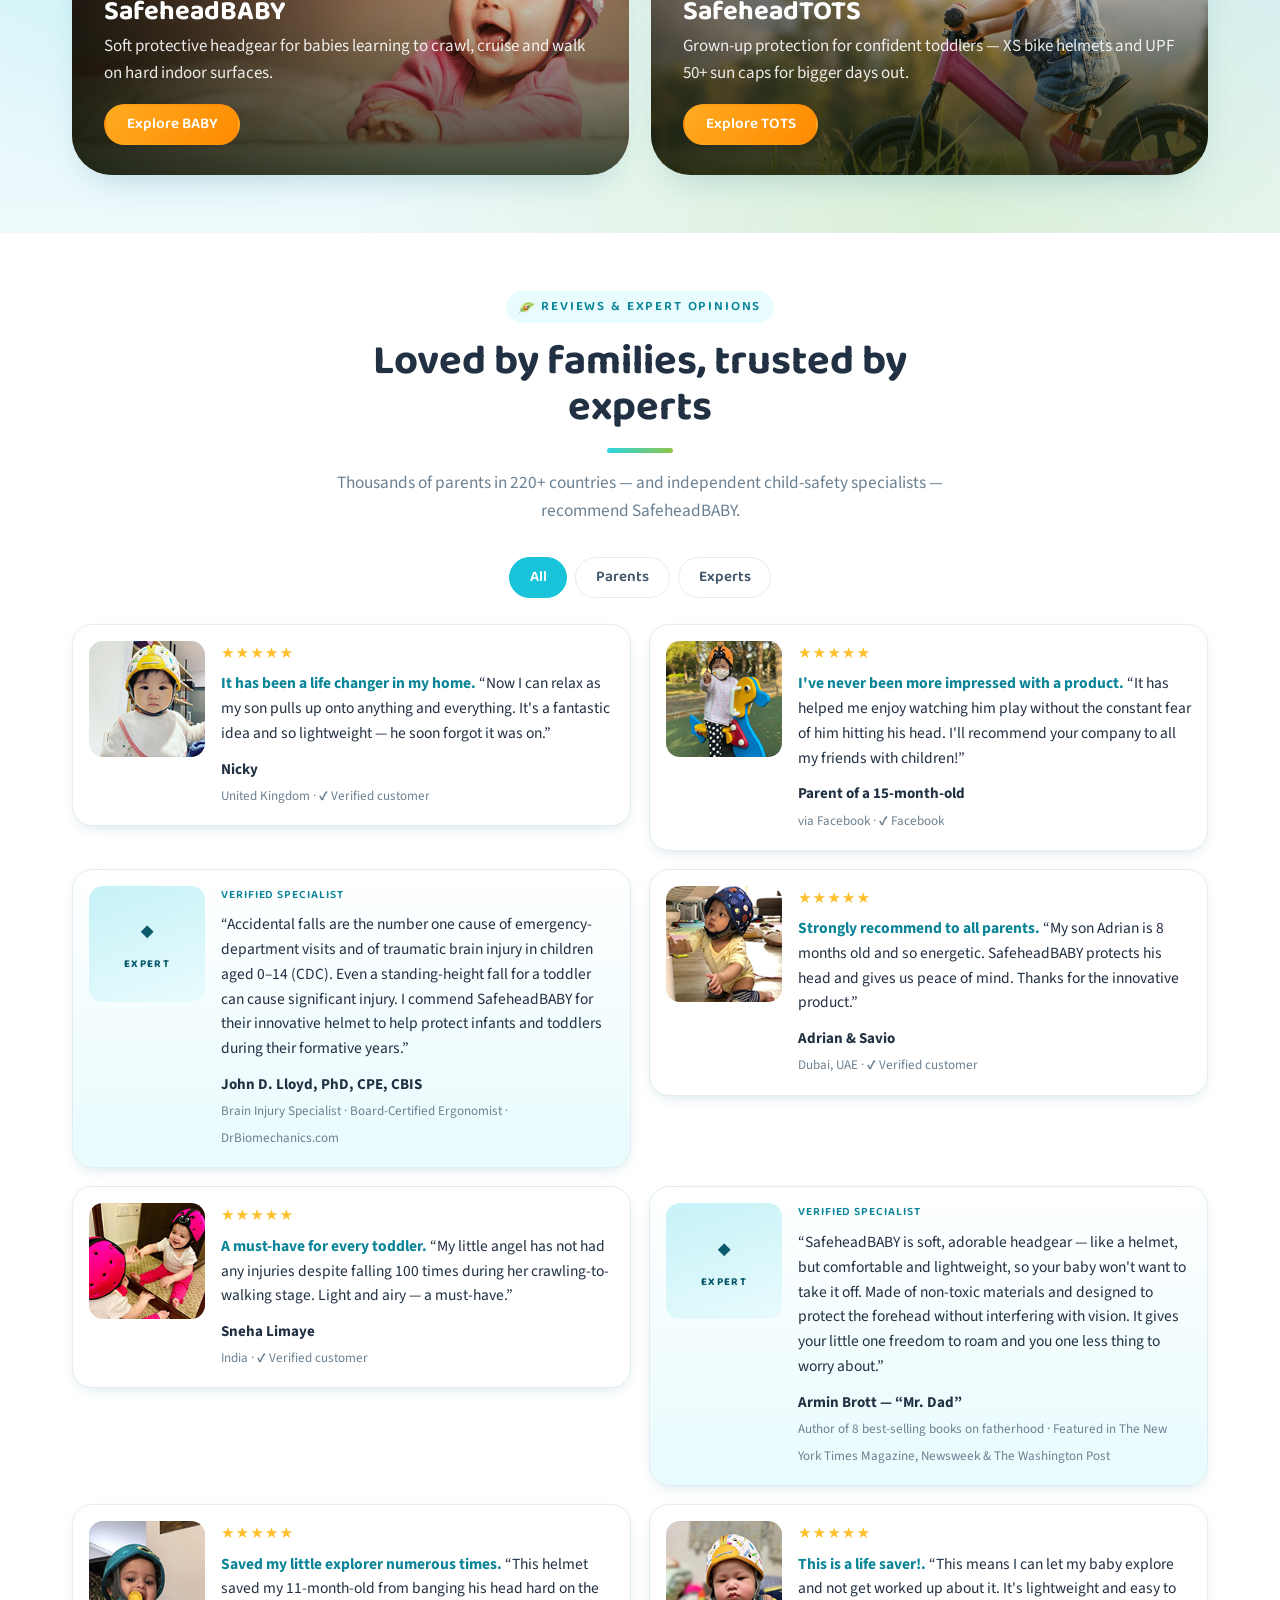
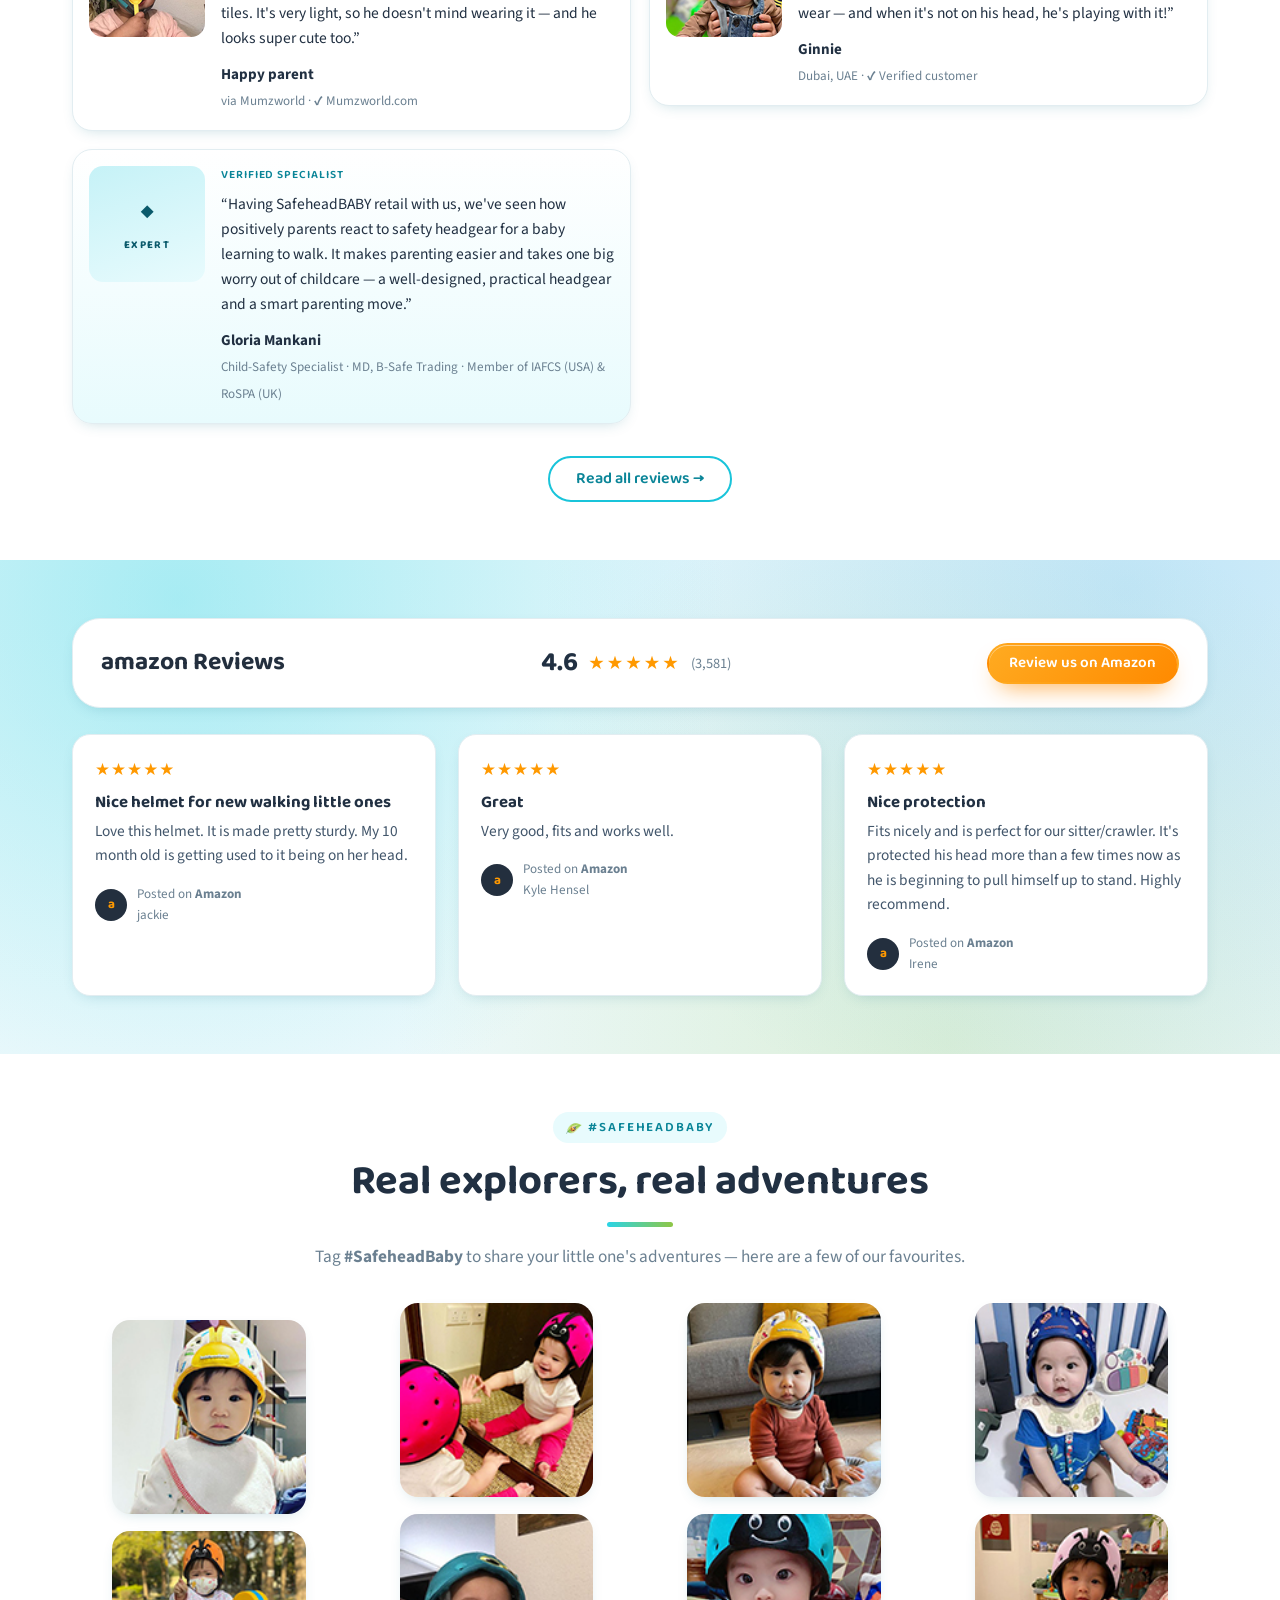
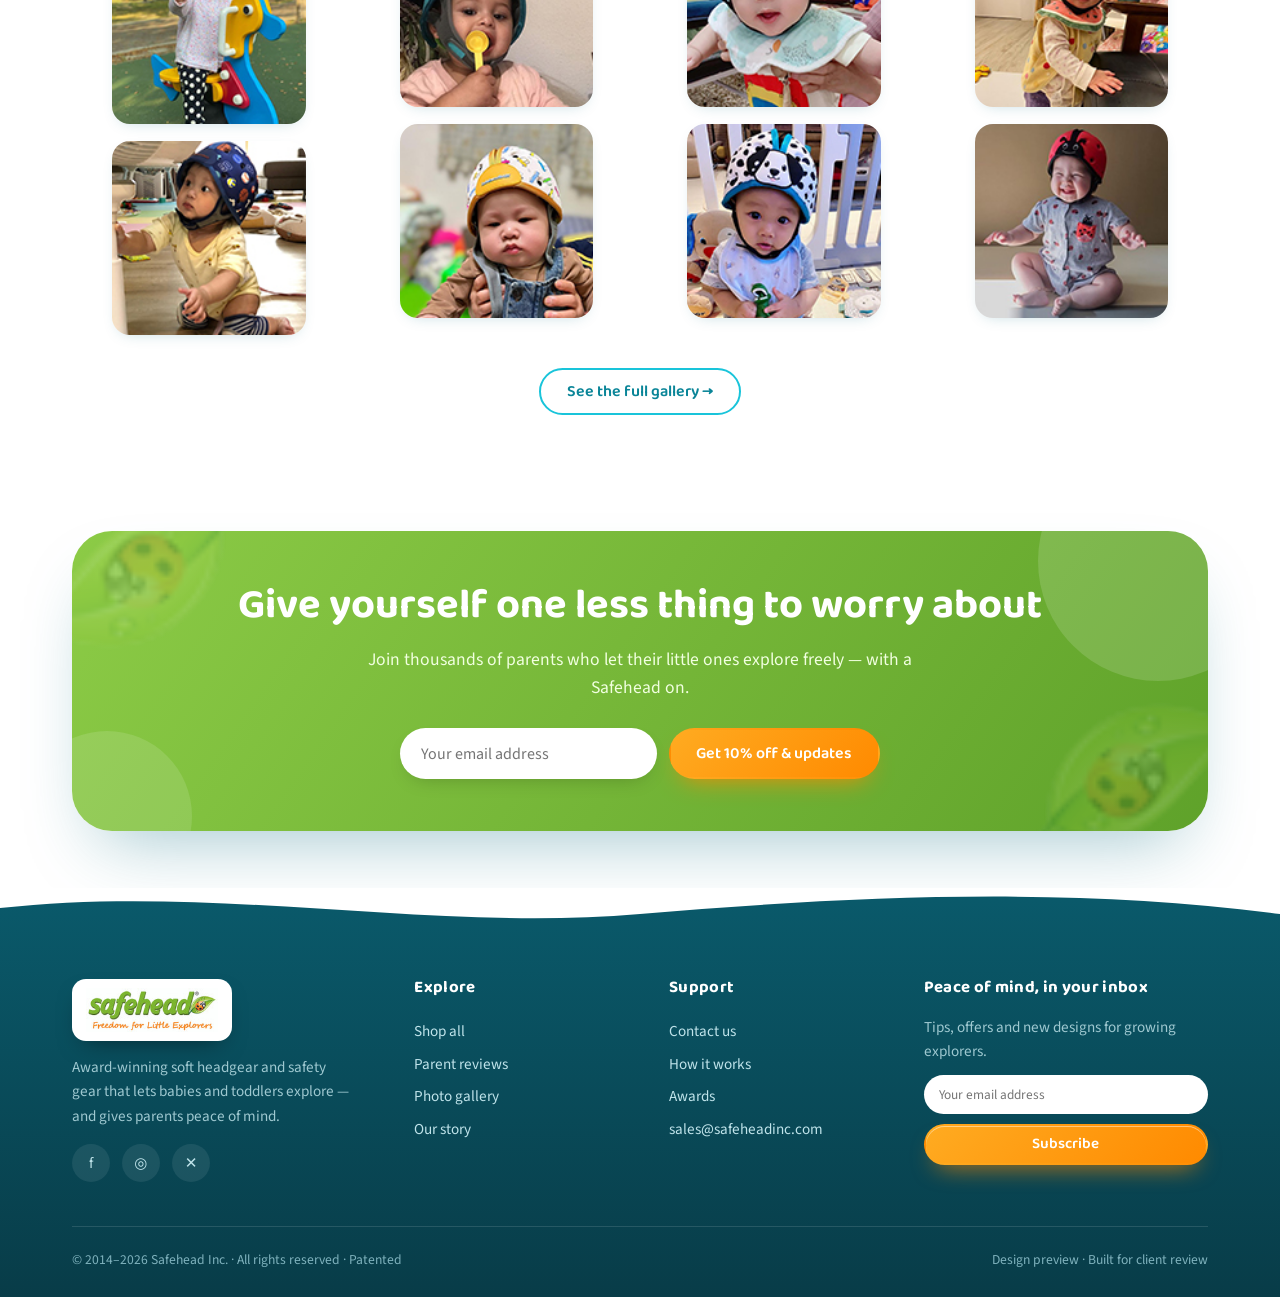
==== commit 1c3ae67e: "Newsletter popup: baby photo banner + orange offer badge Replace the gift-emoji popup with a nicer d" ====
--- a/index.html
+++ b/index.html
@@ -9,7 +9,7 @@
 <link rel="preconnect" href="https://fonts.googleapis.com">
 <link rel="preconnect" href="https://fonts.gstatic.com" crossorigin>
 <link href="https://fonts.googleapis.com/css2?family=Baloo+2:wght@500;600;700;800&family=Source+Sans+3:ital,wght@0,400;0,600;0,700;1,400&display=swap" rel="stylesheet">
-<link rel="stylesheet" href="/assets/css/styles.css?v=38">
+<link rel="stylesheet" href="/assets/css/styles.css?v=39">
 </head>
 <body>
 <div class="announce">🌍 We ship to <strong>220+ countries</strong> worldwide<span class="announce-extra"> · Award-winning baby head protection since 2014</span></div>
@@ -459,8 +459,9 @@
 <div class="promo-pop" id="promoPop" aria-hidden="true">
   <div class="promo-card">
     <button class="promo-close" type="button" aria-label="Close">×</button>
-    <img class="promo-leaf" src="/assets/img/leaf.png" alt="">
-    <span class="promo-emoji">🎁</span>
+    <div class="promo-pic"><img src="/assets/img/hero-1.png" alt="Happy baby wearing a SafeheadBABY helmet"></div>
+    <div class="promo-body">
+      <span class="promo-badge">🎁 10% OFF your first order</span>
     <h3>Welcome, lovely parent!</h3>
     <p>Join our list for <b>10% off</b> your first Safehead — plus safety tips &amp; new prints.</p>
     <form data-demo class="promo-form">
@@ -468,13 +469,14 @@
       <button class="btn btn-primary" type="submit">Get my 10% off</button>
       <p class="form-note" style="display:none;color:var(--green-700);font-size:.85rem;margin:0">Thanks! Check your inbox 💛 (Demo — not connected.)</p>
     </form>
-    <button class="promo-dismiss" type="button">No thanks, maybe later</button>
+      <button class="promo-dismiss" type="button">No thanks, maybe later</button>
+    </div>
   </div>
 </div>
 <div class="mobile-cta">
   <a class="btn btn-primary" href="/collection.html">Shop the range</a>
   <a class="btn btn-ghost" href="/reviews.html">★ Reviews</a>
 </div>
-<script src="/assets/js/main.js?v=38"></script>
+<script src="/assets/js/main.js?v=39"></script>
 </body>
 </html>
--- a/assets/css/styles.css
+++ b/assets/css/styles.css
@@ -427,13 +427,16 @@
 /* ---------- welcome popup ---------- */
 .promo-pop{position:fixed;inset:0;z-index:300;background:rgba(20,28,12,.6);display:none;align-items:center;justify-content:center;padding:20px}
 .promo-pop.open{display:flex;animation:fade .3s ease}
-.promo-card{position:relative;background:#fff;border-radius:var(--radius-xl);max-width:400px;width:100%;padding:38px 32px 24px;text-align:center;box-shadow:var(--shadow-lg);overflow:hidden;animation:popin .4s cubic-bezier(.2,.9,.3,1.2)}
-.promo-card::before{content:"";position:absolute;top:0;left:0;right:0;height:88px;background:linear-gradient(120deg,var(--green),var(--green-600))}
-.promo-close{position:absolute;top:12px;right:14px;z-index:3;background:rgba(255,255,255,.28);border:0;width:32px;height:32px;border-radius:50%;color:#fff;font-size:1.4rem;line-height:1;cursor:pointer}
-.promo-leaf{position:absolute;width:120px;opacity:.16;right:-24px;bottom:-24px;pointer-events:none}
-.promo-emoji{position:relative;display:grid;place-items:center;width:70px;height:70px;margin:0 auto 14px;background:#fff;border-radius:50%;box-shadow:var(--shadow);font-size:2rem}
-.promo-card h3{position:relative;font-size:1.5rem;margin-bottom:.3em}
-.promo-card p{position:relative;color:var(--muted);margin-bottom:18px}
+.promo-card{position:relative;background:#fff;border-radius:26px;max-width:392px;width:100%;text-align:center;box-shadow:var(--shadow-lg);overflow:hidden;animation:popin .4s cubic-bezier(.2,.9,.3,1.2)}
+.promo-close{position:absolute;top:12px;right:12px;z-index:3;background:rgba(0,0,0,.42);border:0;width:32px;height:32px;border-radius:50%;color:#fff;font-size:1.4rem;line-height:1;cursor:pointer;backdrop-filter:blur(4px);transition:.15s}
+.promo-close:hover{background:rgba(0,0,0,.62)}
+.promo-pic{position:relative;height:174px;overflow:hidden;background:#f2fbfc}
+.promo-pic img{width:100%;height:100%;object-fit:cover;object-position:66% 24%;display:block}
+.promo-pic::after{content:"";position:absolute;inset:0;background:linear-gradient(180deg,transparent 52%,rgba(255,255,255,.12) 82%,#fff)}
+.promo-body{position:relative;padding:6px 30px 24px}
+.promo-badge{display:inline-block;position:relative;margin-top:-16px;margin-bottom:12px;background:linear-gradient(135deg,#ffab21,#ff8a00);color:#fff;font-family:var(--font-head);font-weight:700;font-size:.8rem;letter-spacing:.02em;padding:.5em 1.1em;border-radius:var(--pill);box-shadow:0 12px 24px -8px rgba(255,138,0,.7)}
+.promo-card h3{font-size:1.5rem;margin-bottom:.3em}
+.promo-card p{color:var(--muted);margin-bottom:18px;font-size:.98rem}
 .promo-form{display:flex;flex-direction:column;gap:10px;margin-bottom:12px}
 .promo-form input{border:1.5px solid var(--line);border-radius:var(--pill);padding:.8em 1.2em;font-family:var(--font-body);font-size:1rem;text-align:center}
 .promo-form input:focus{outline:none;border-color:var(--green)}
